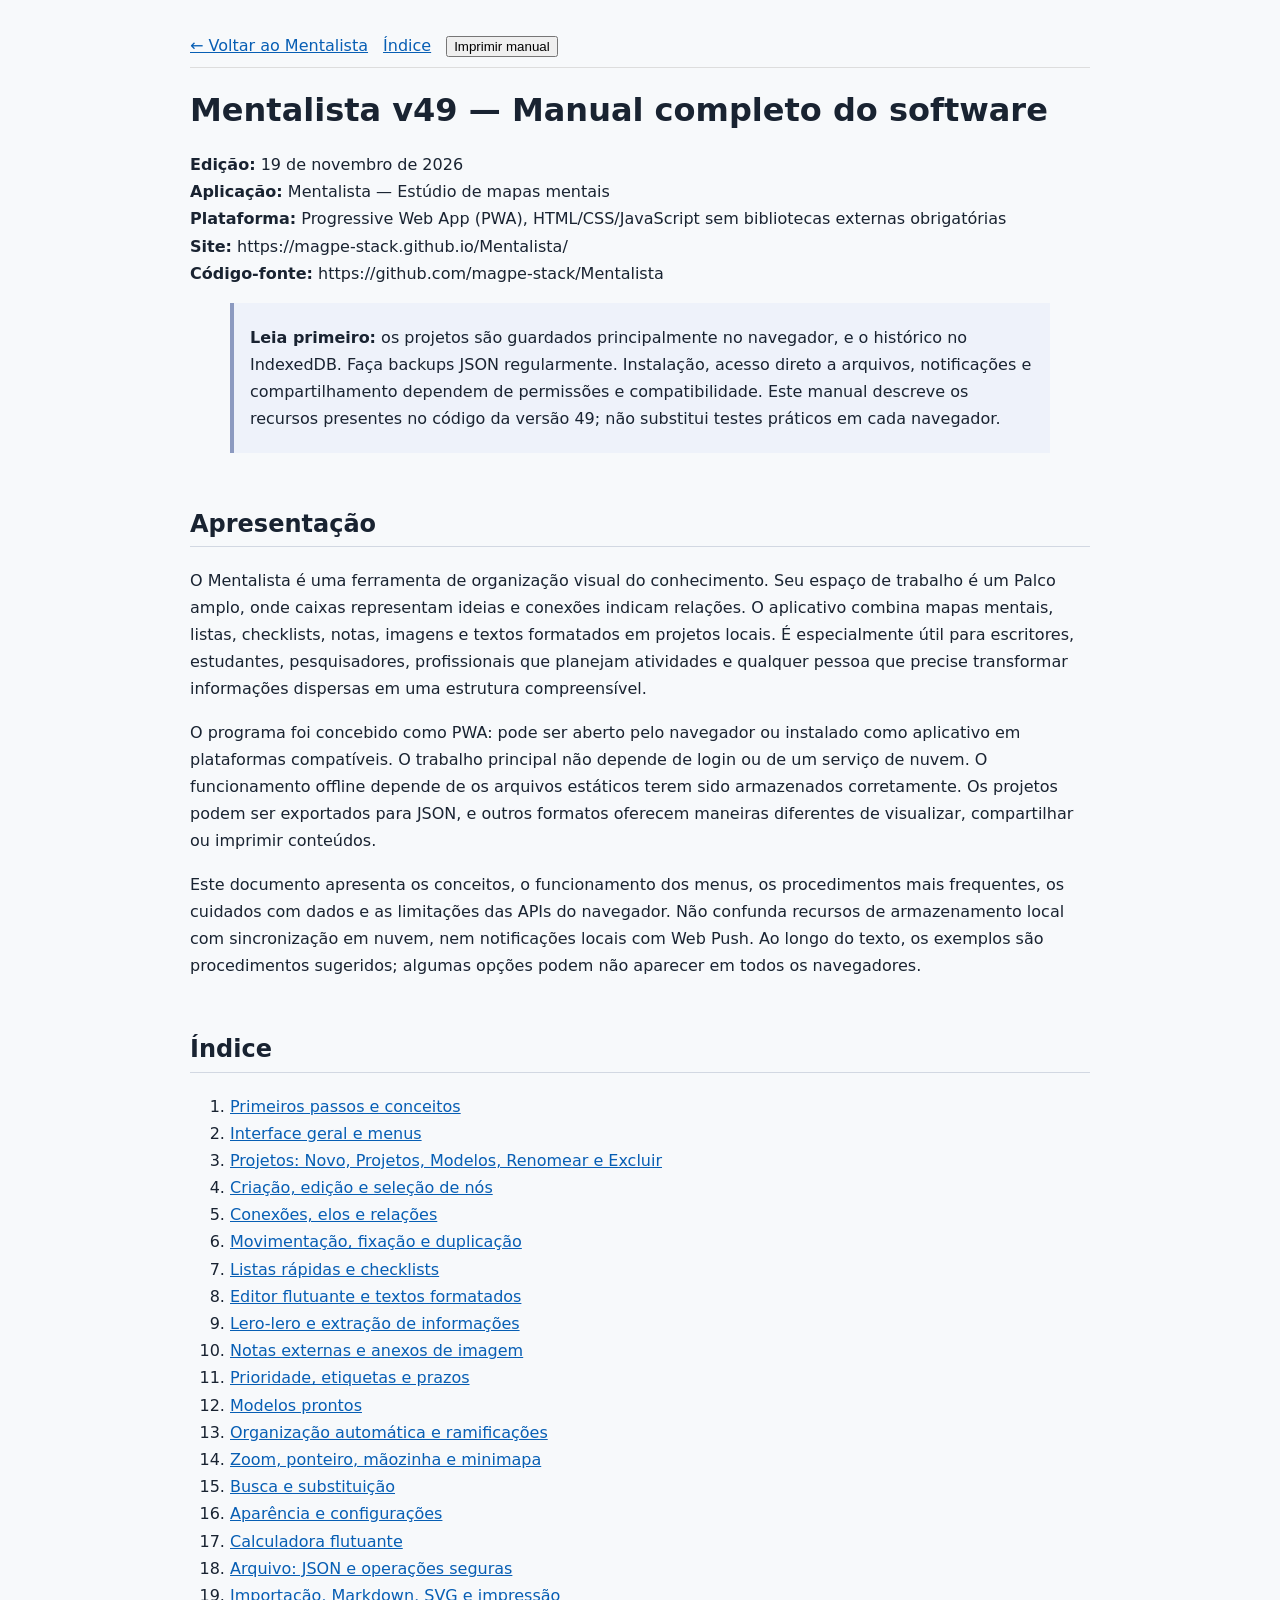
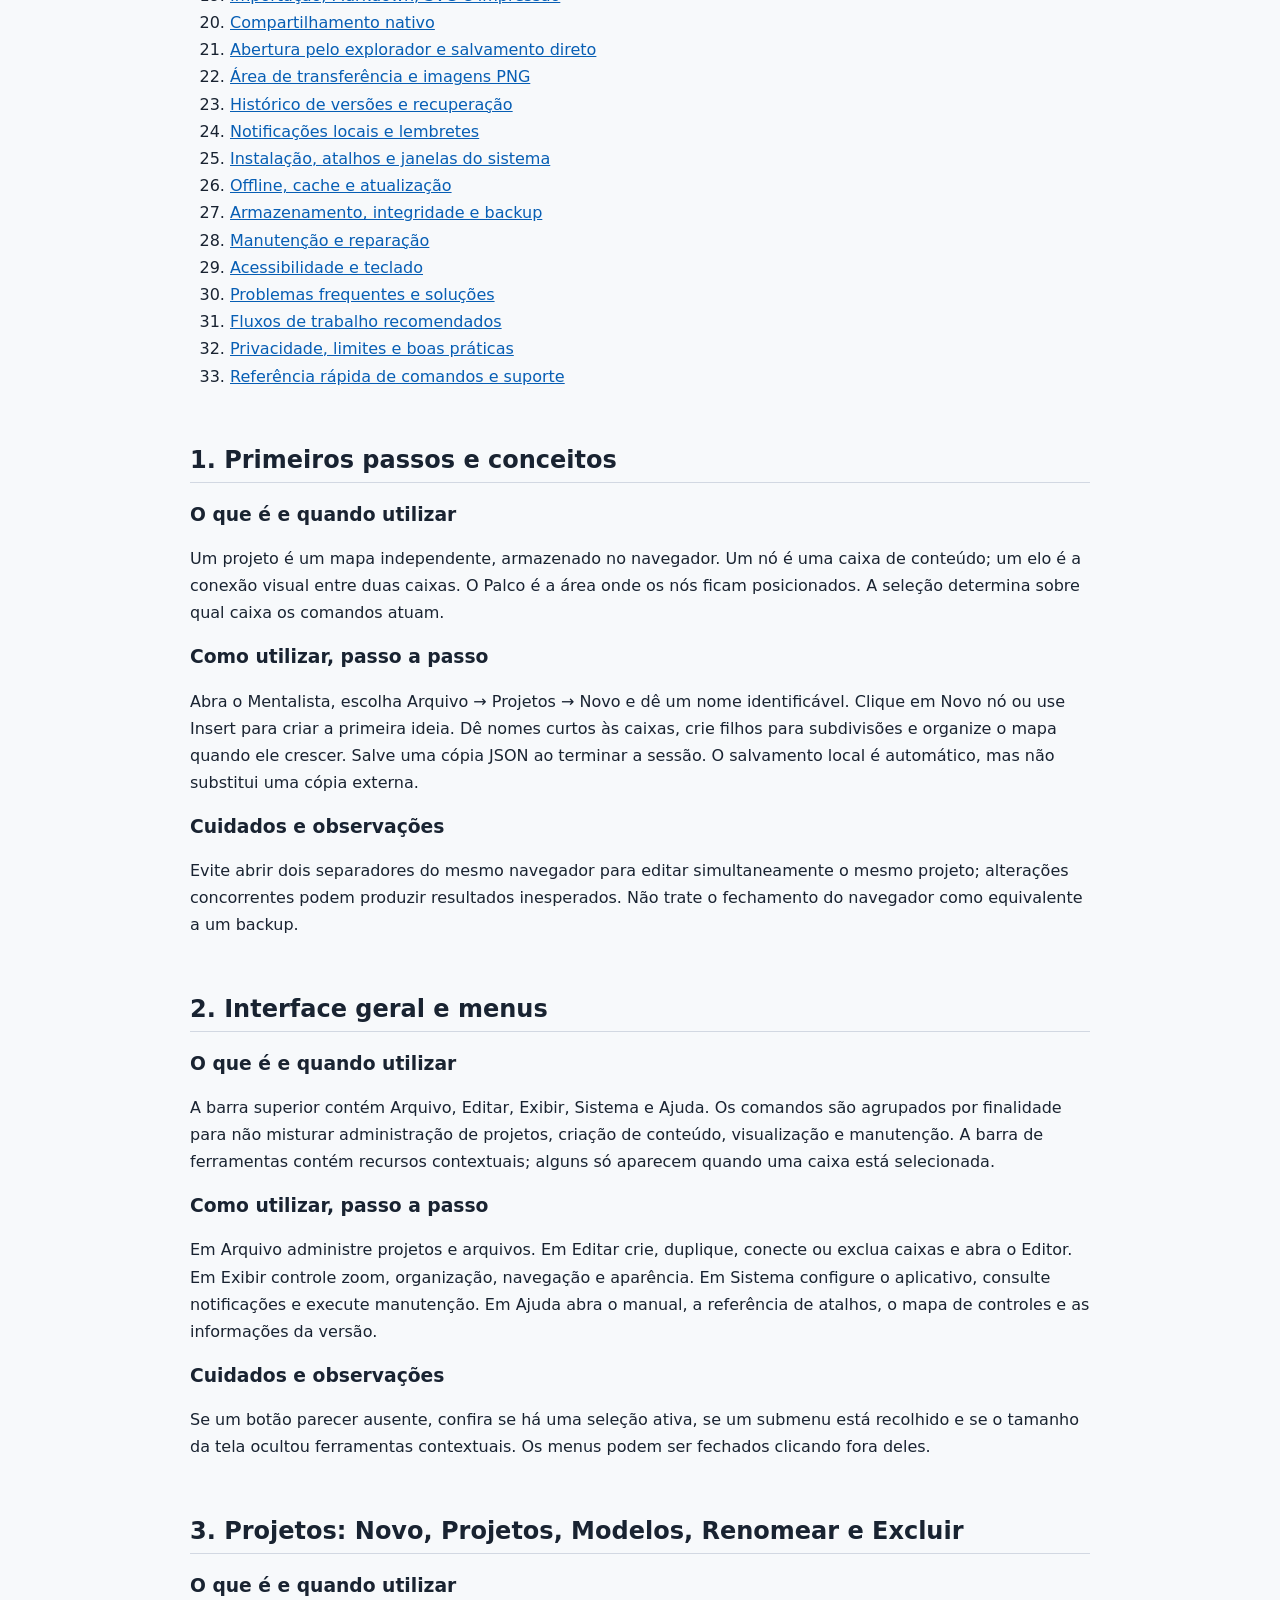
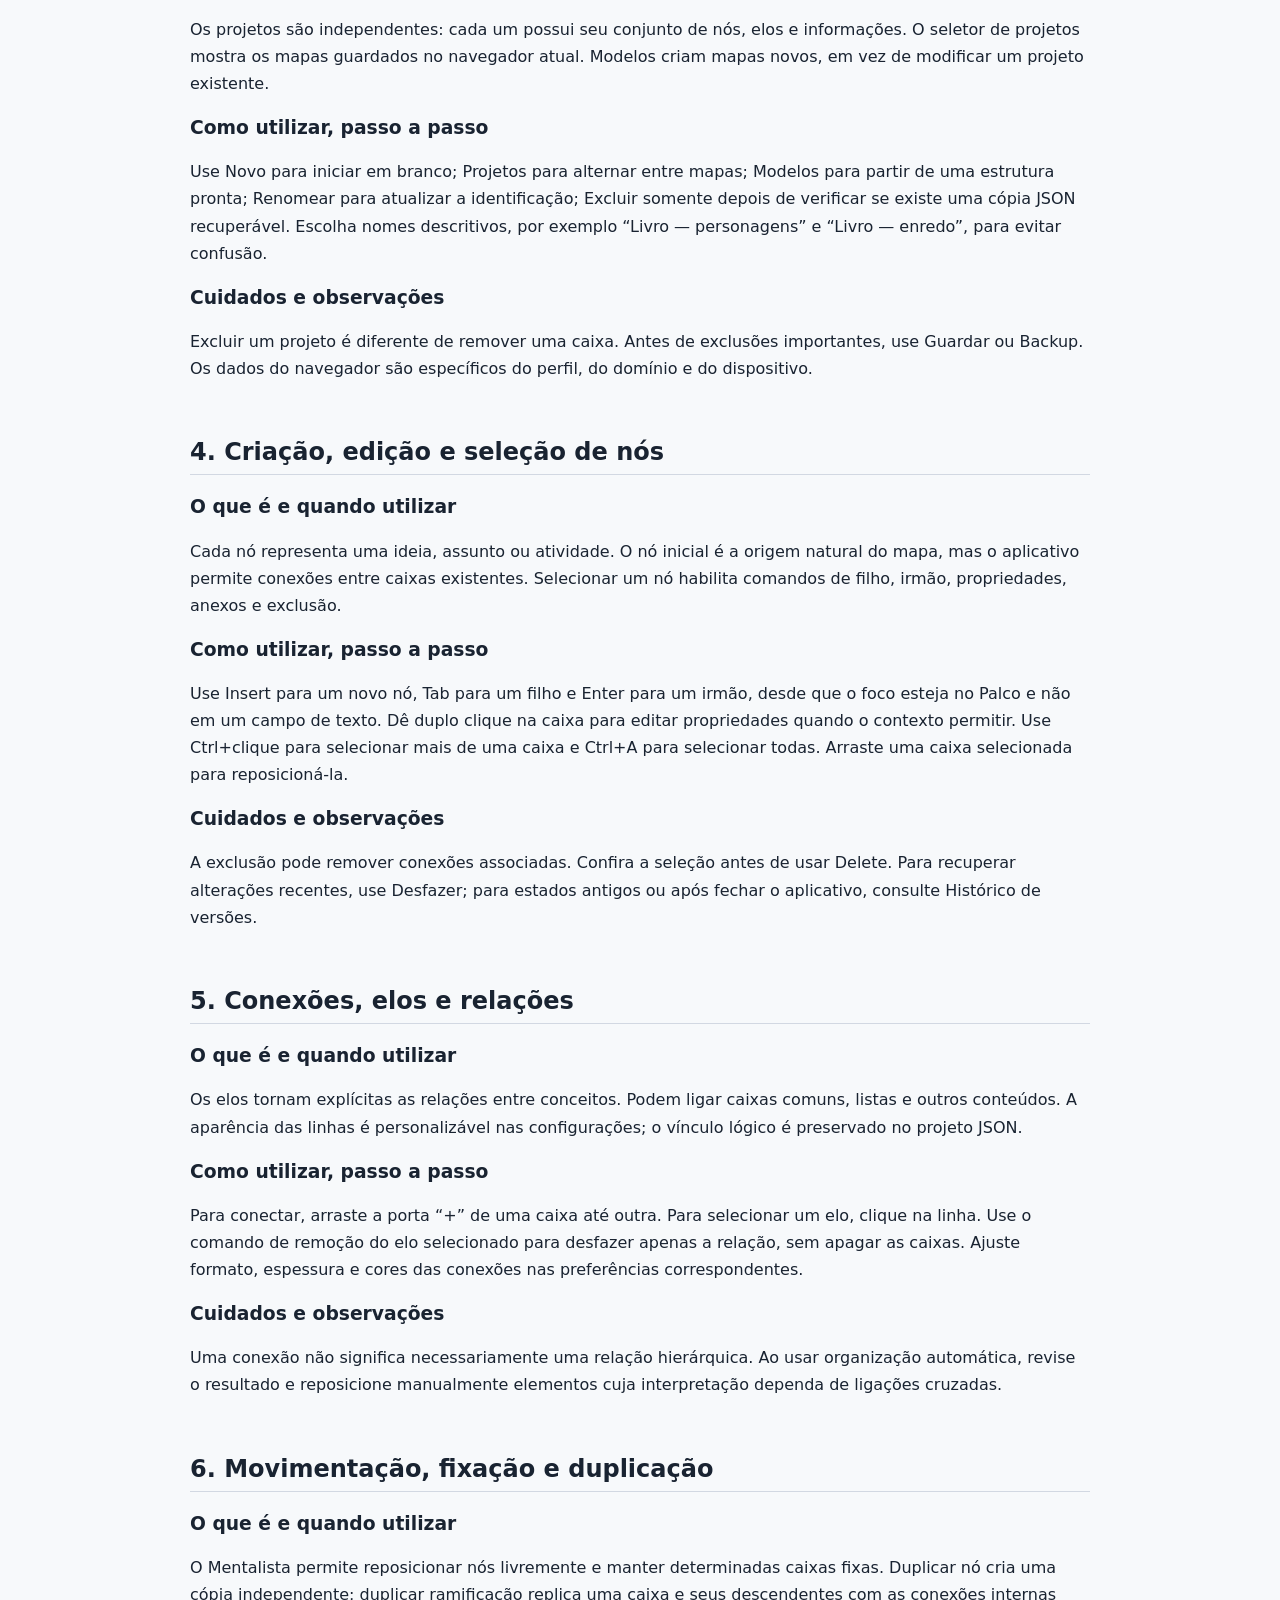
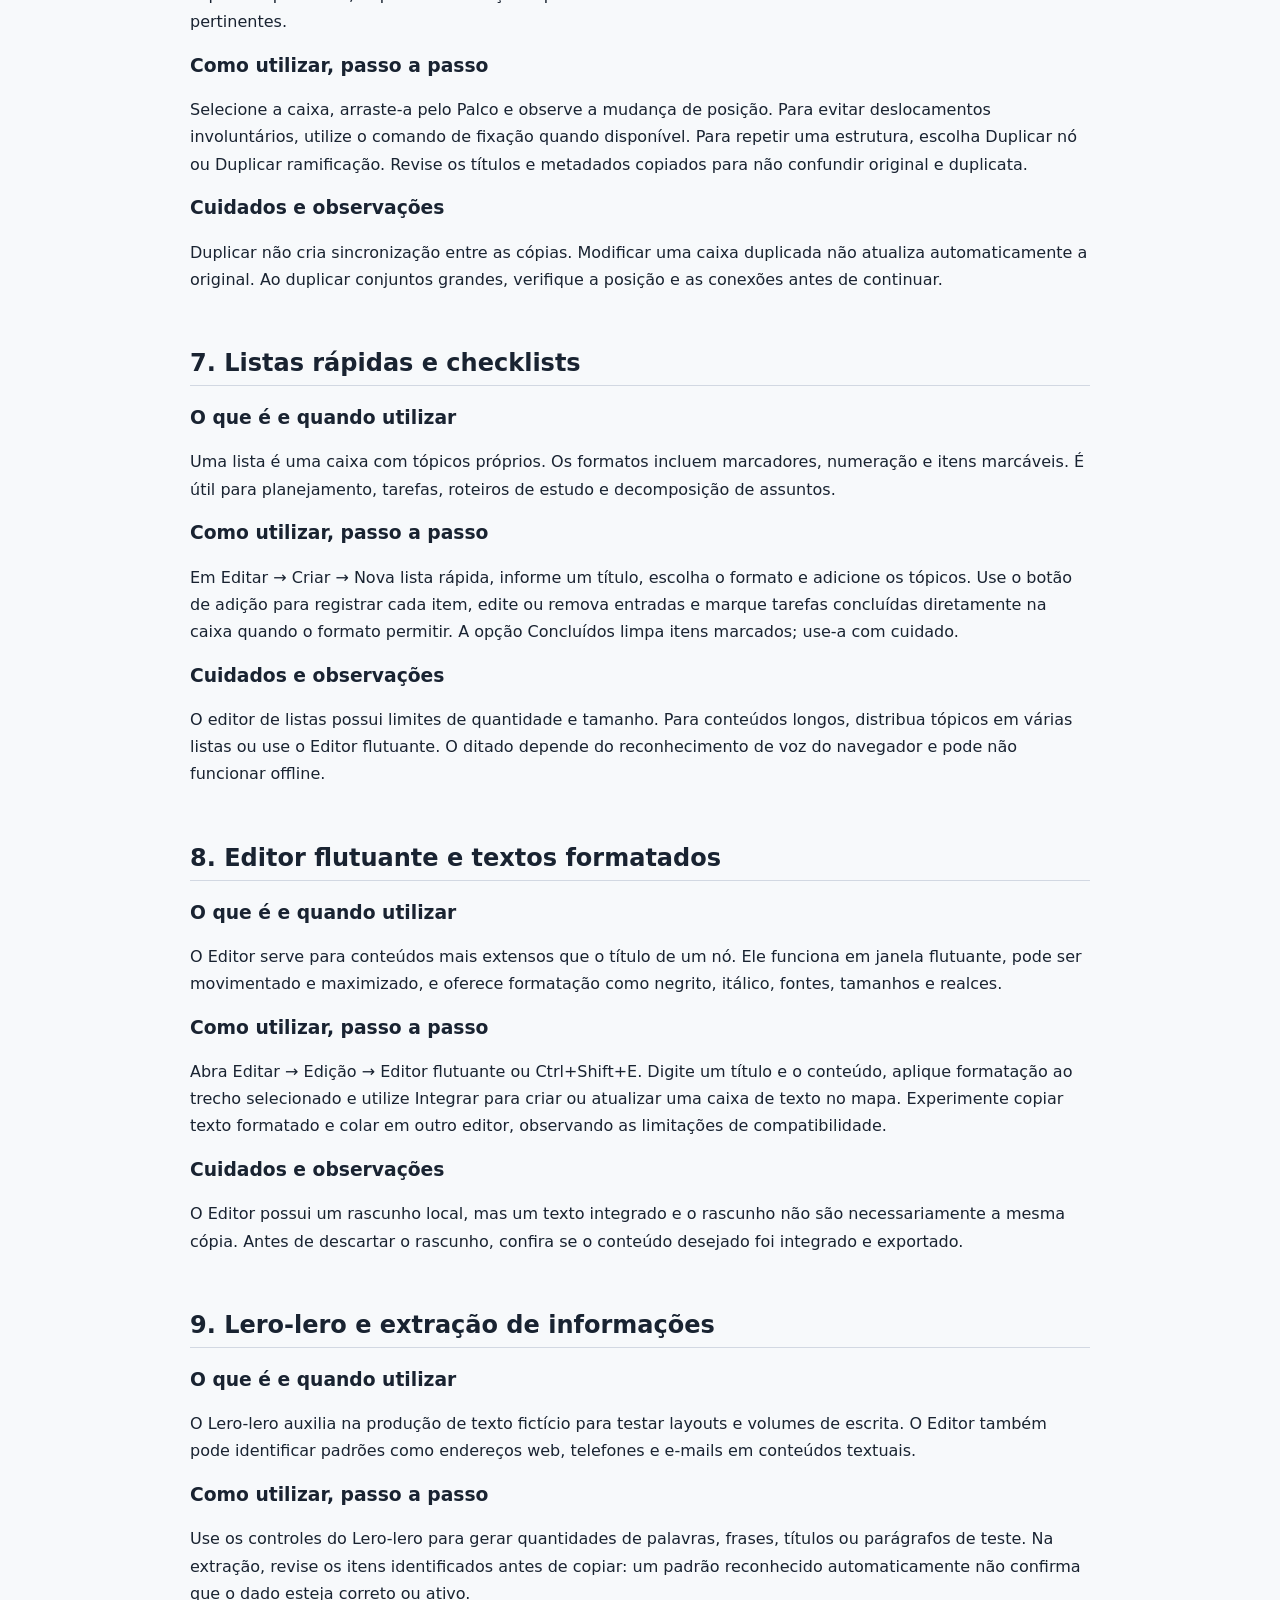
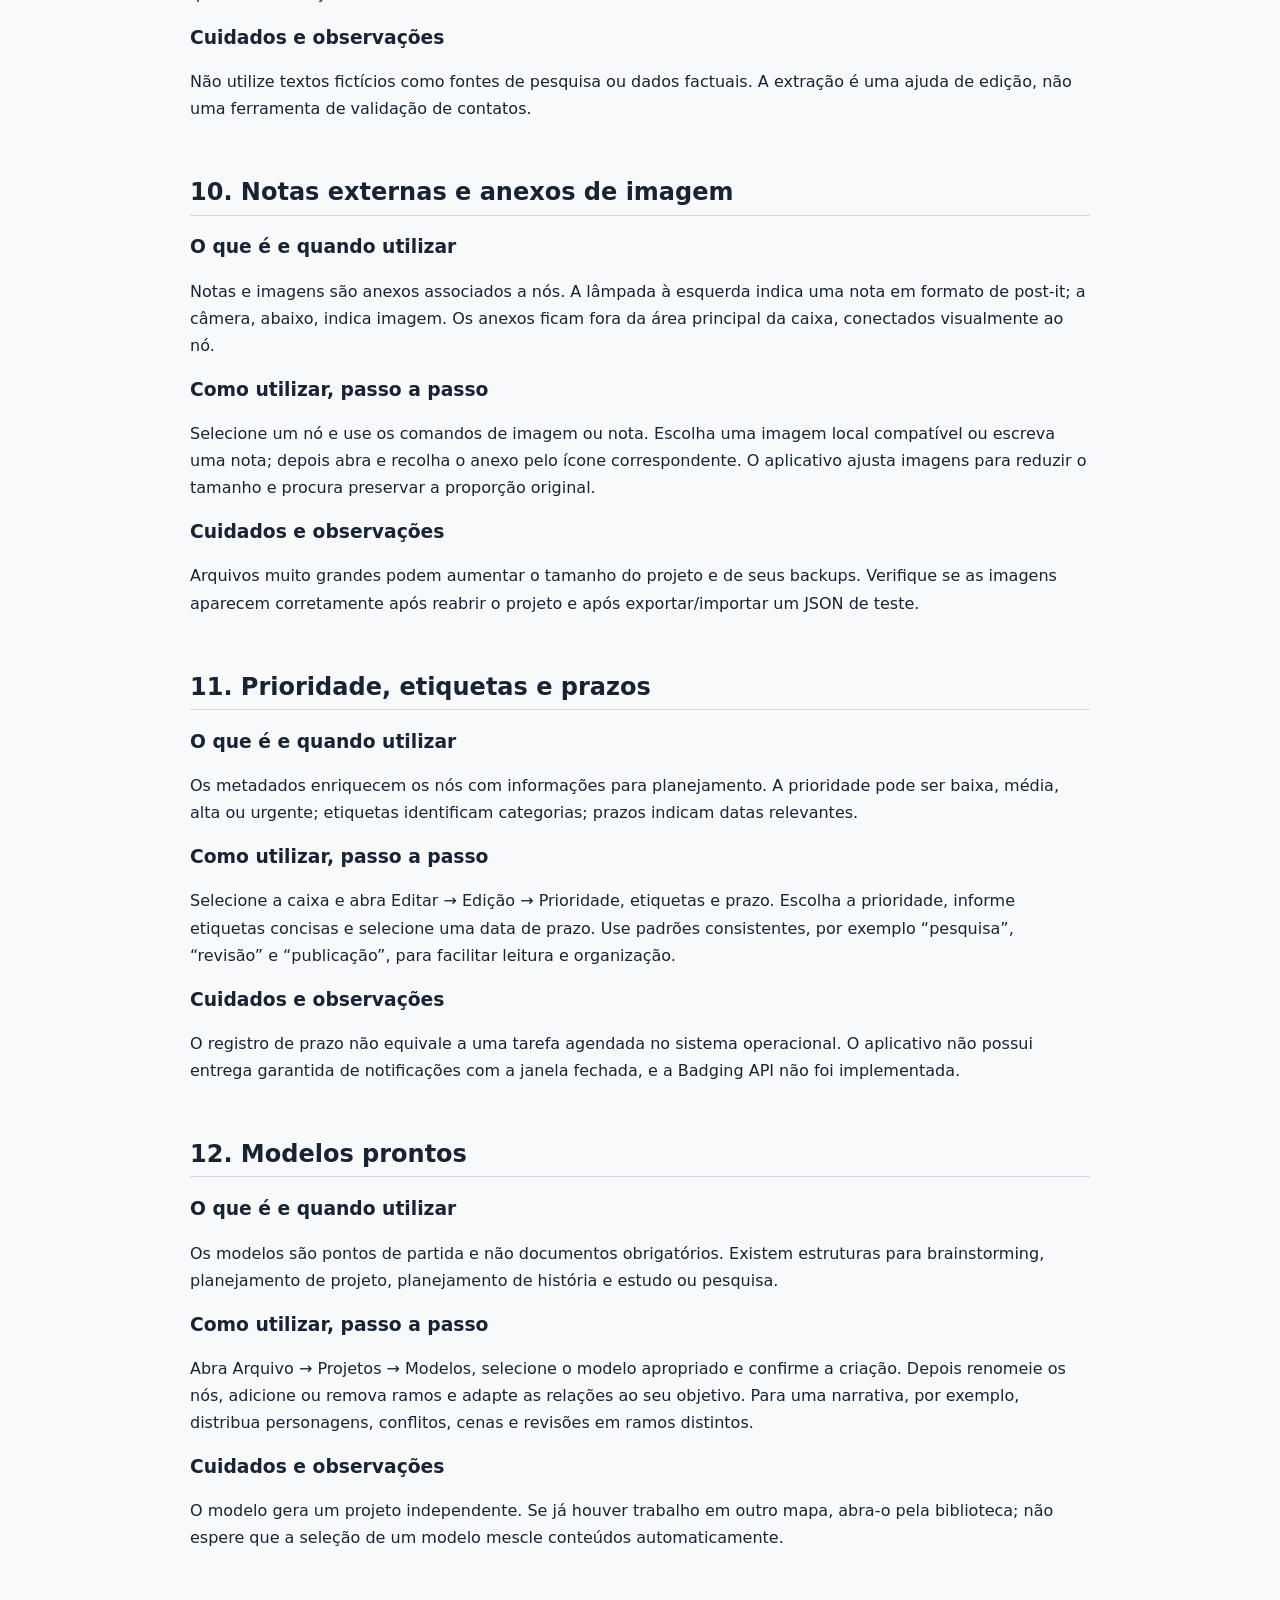
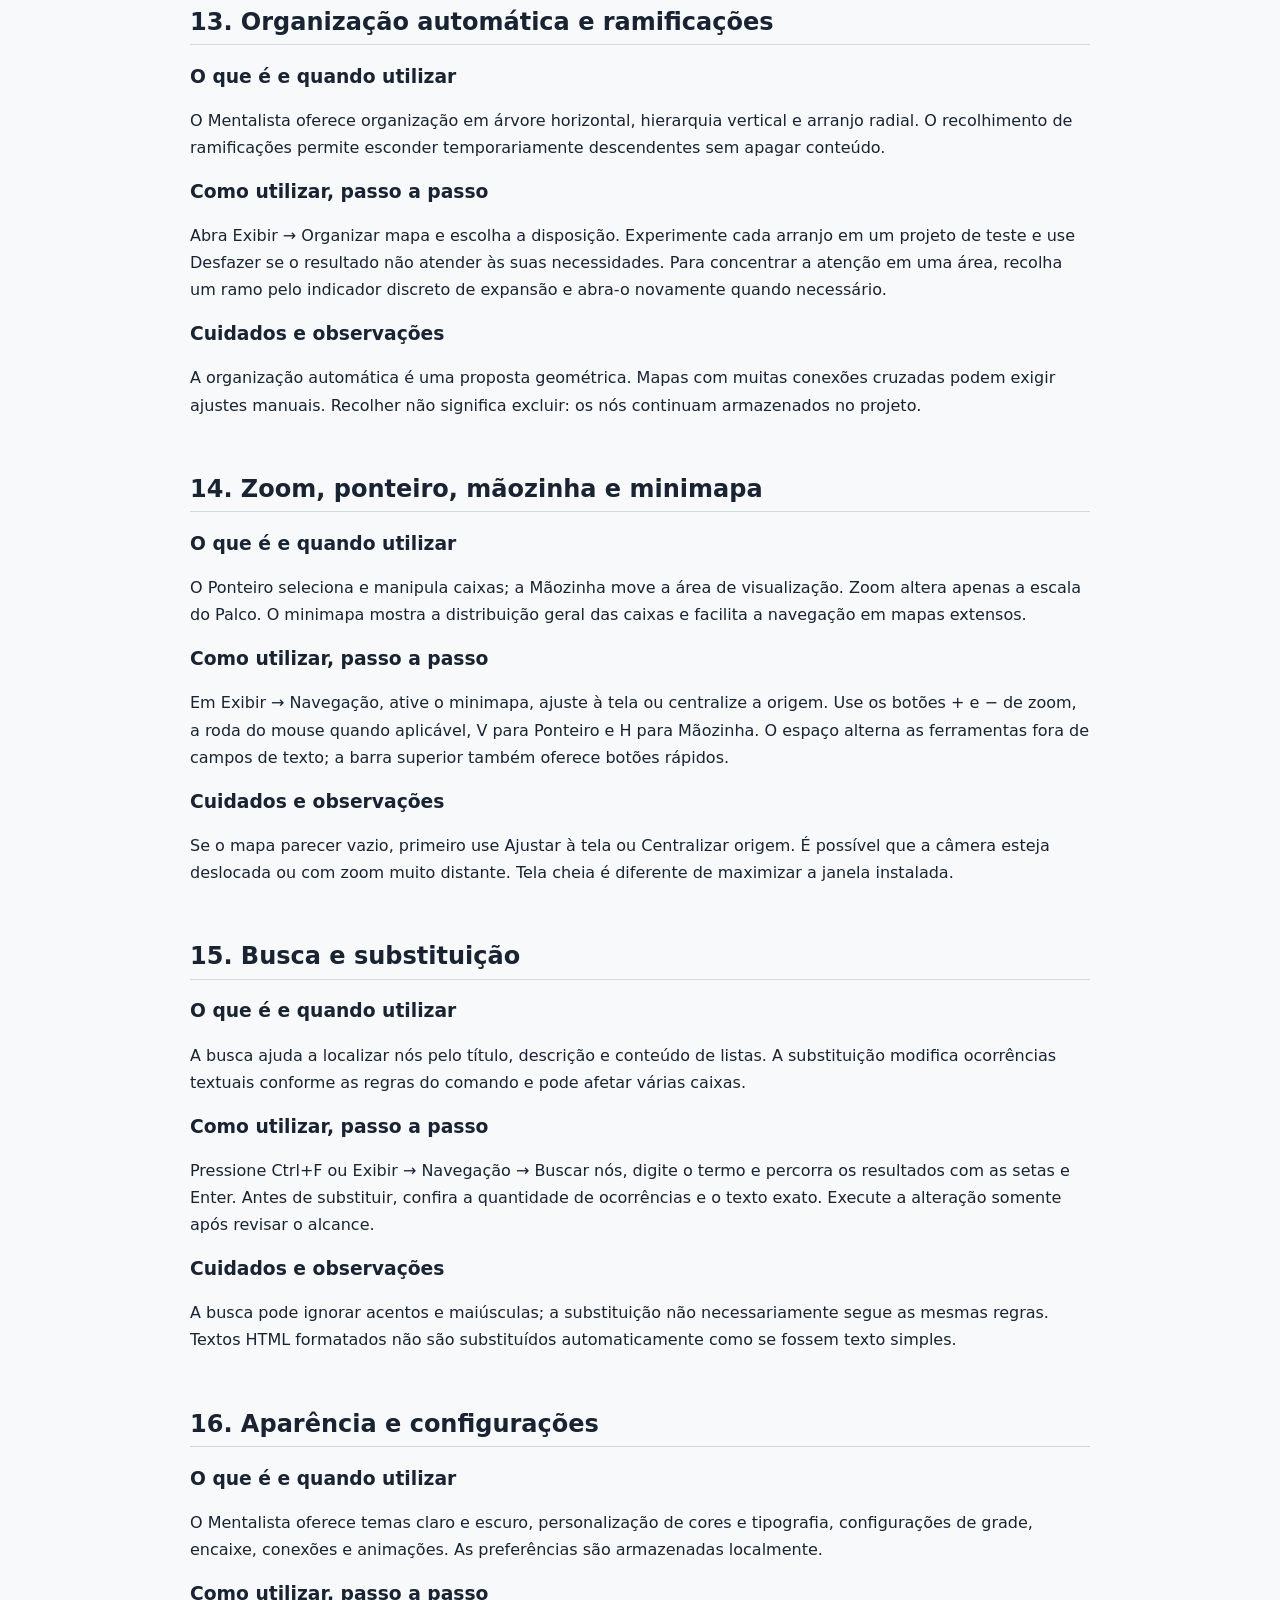
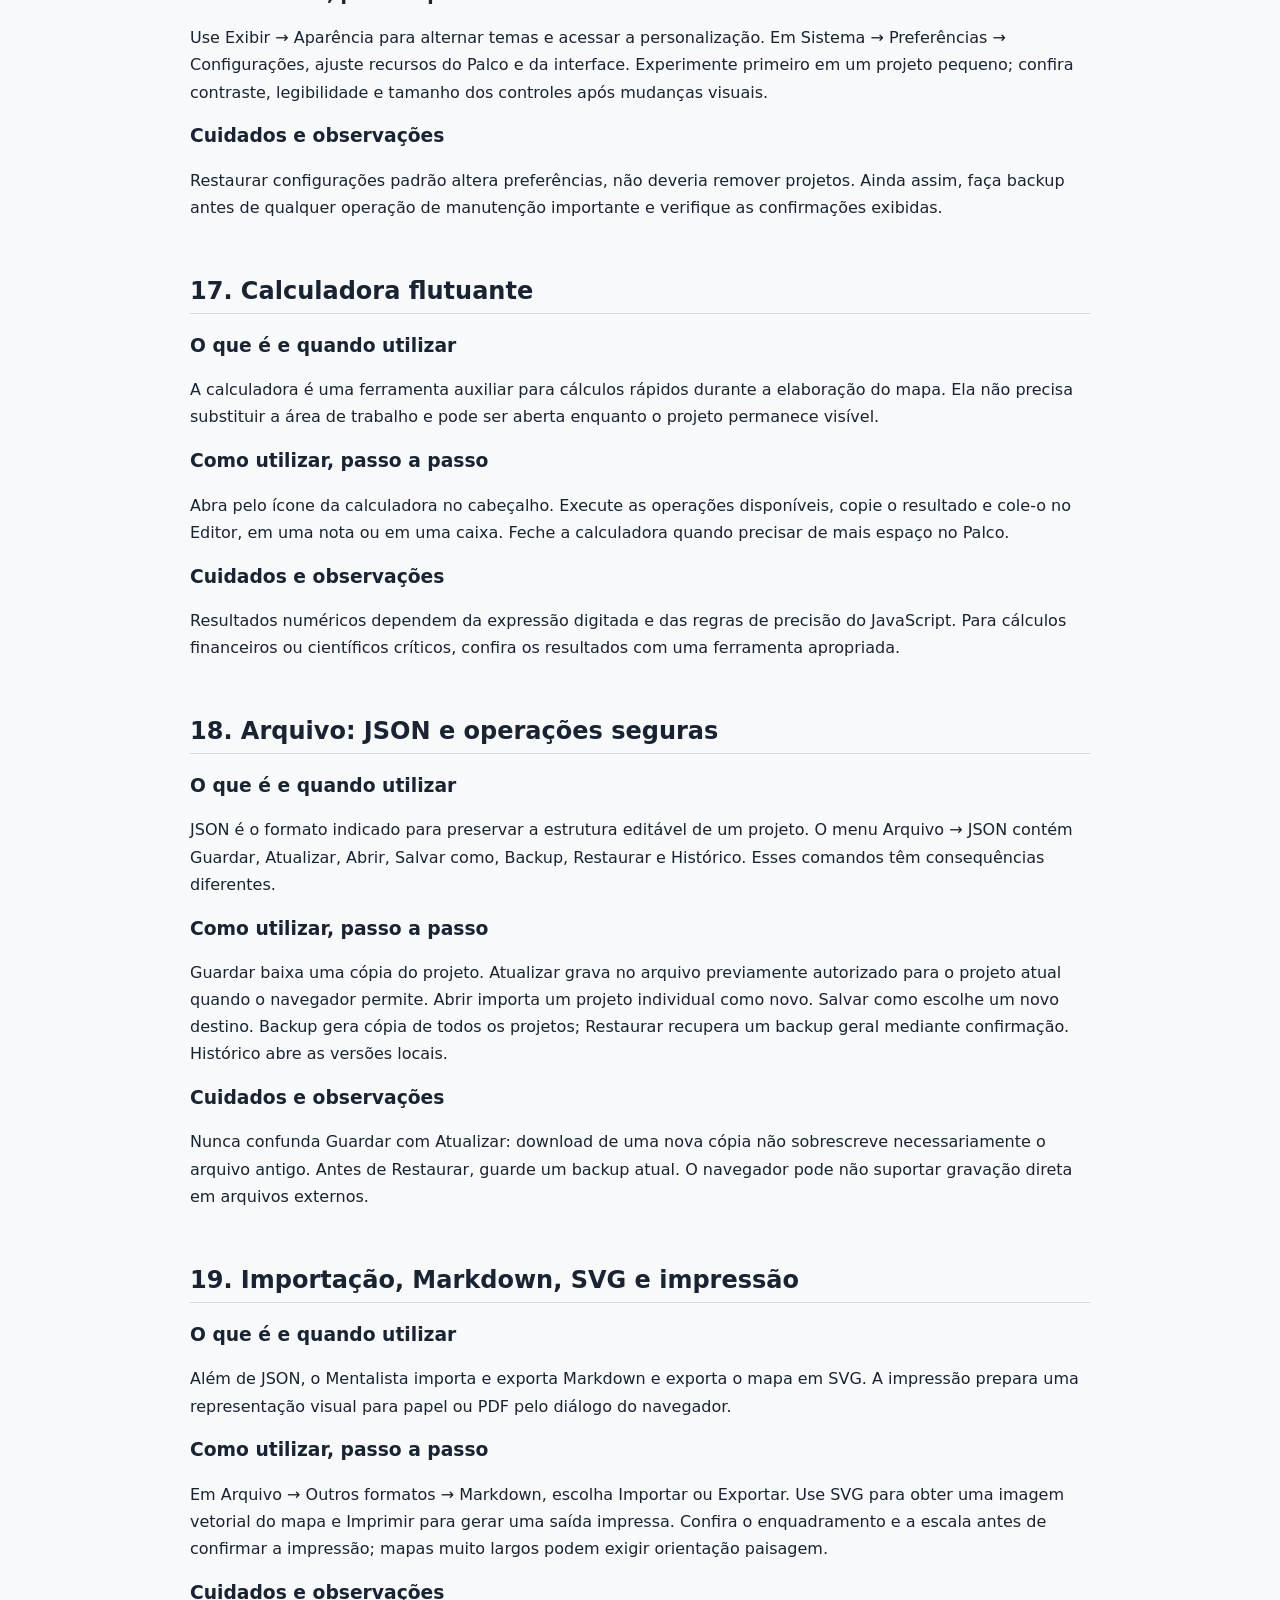
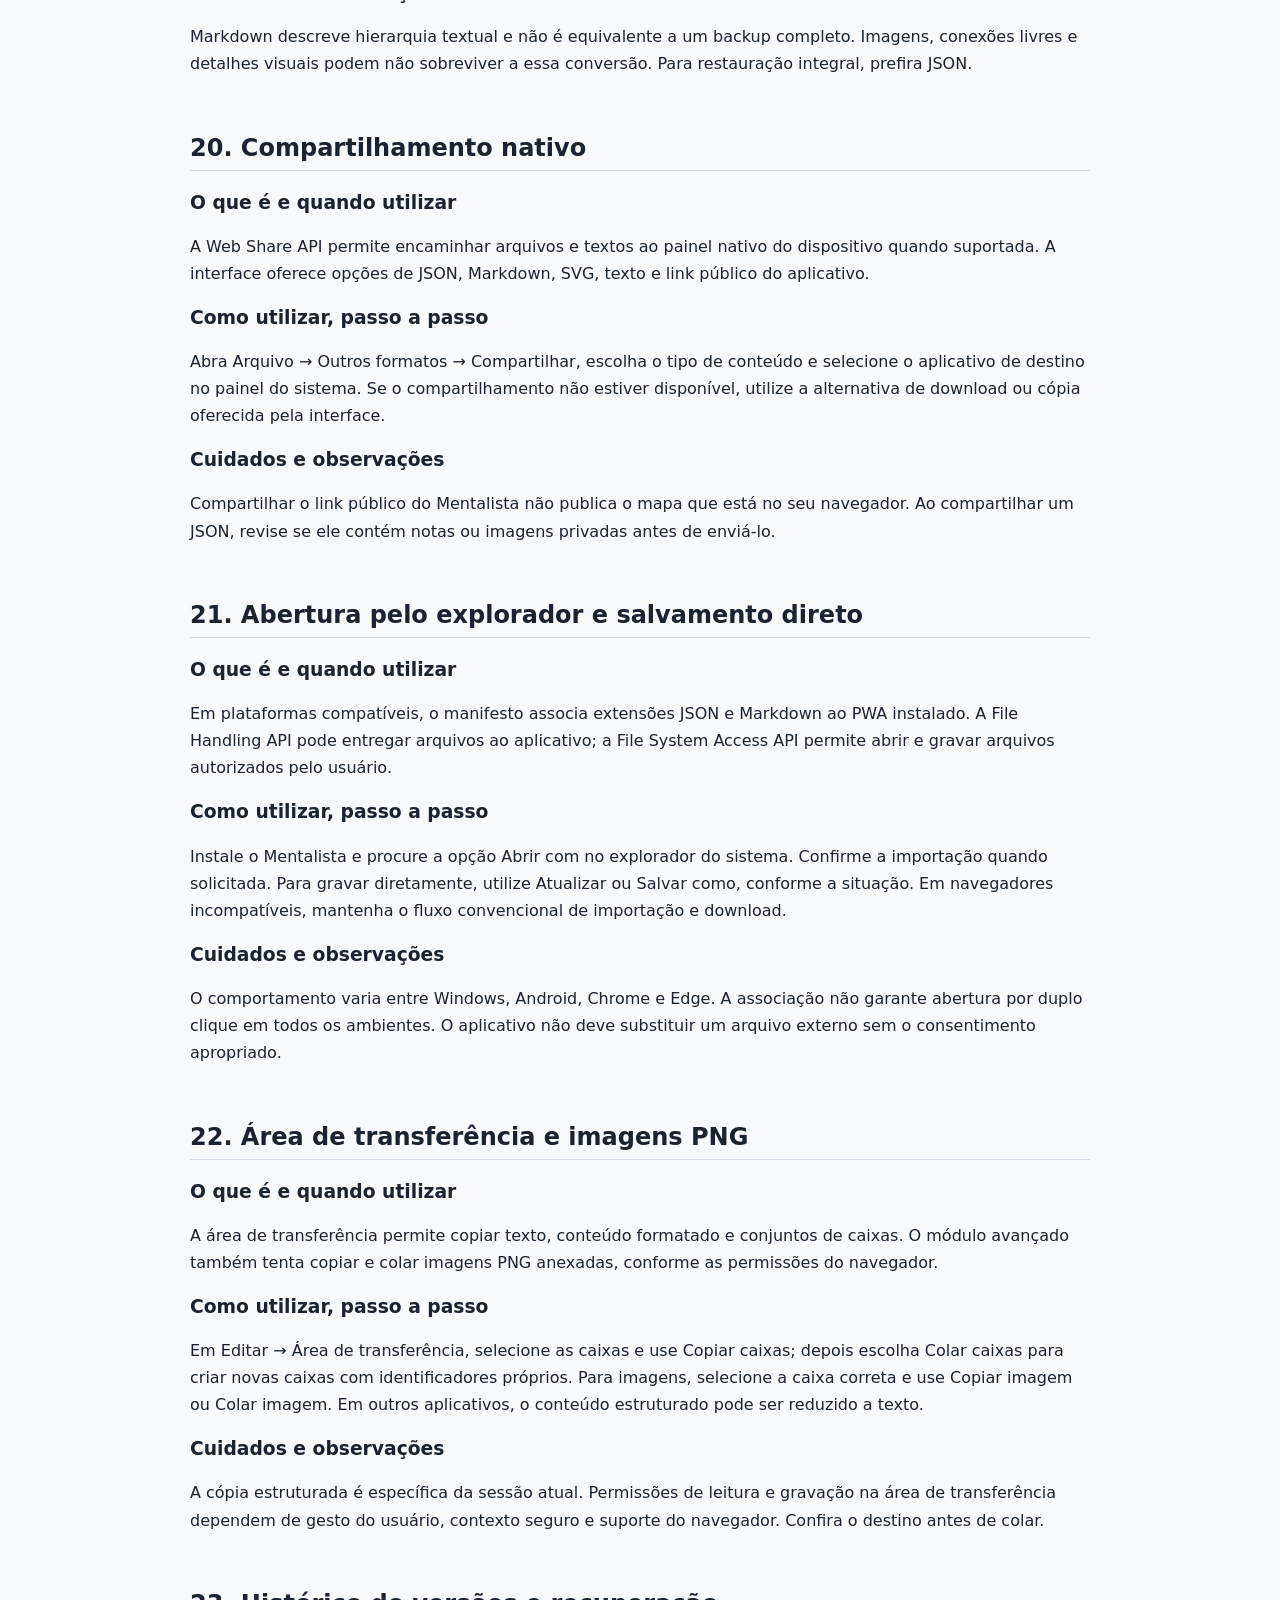
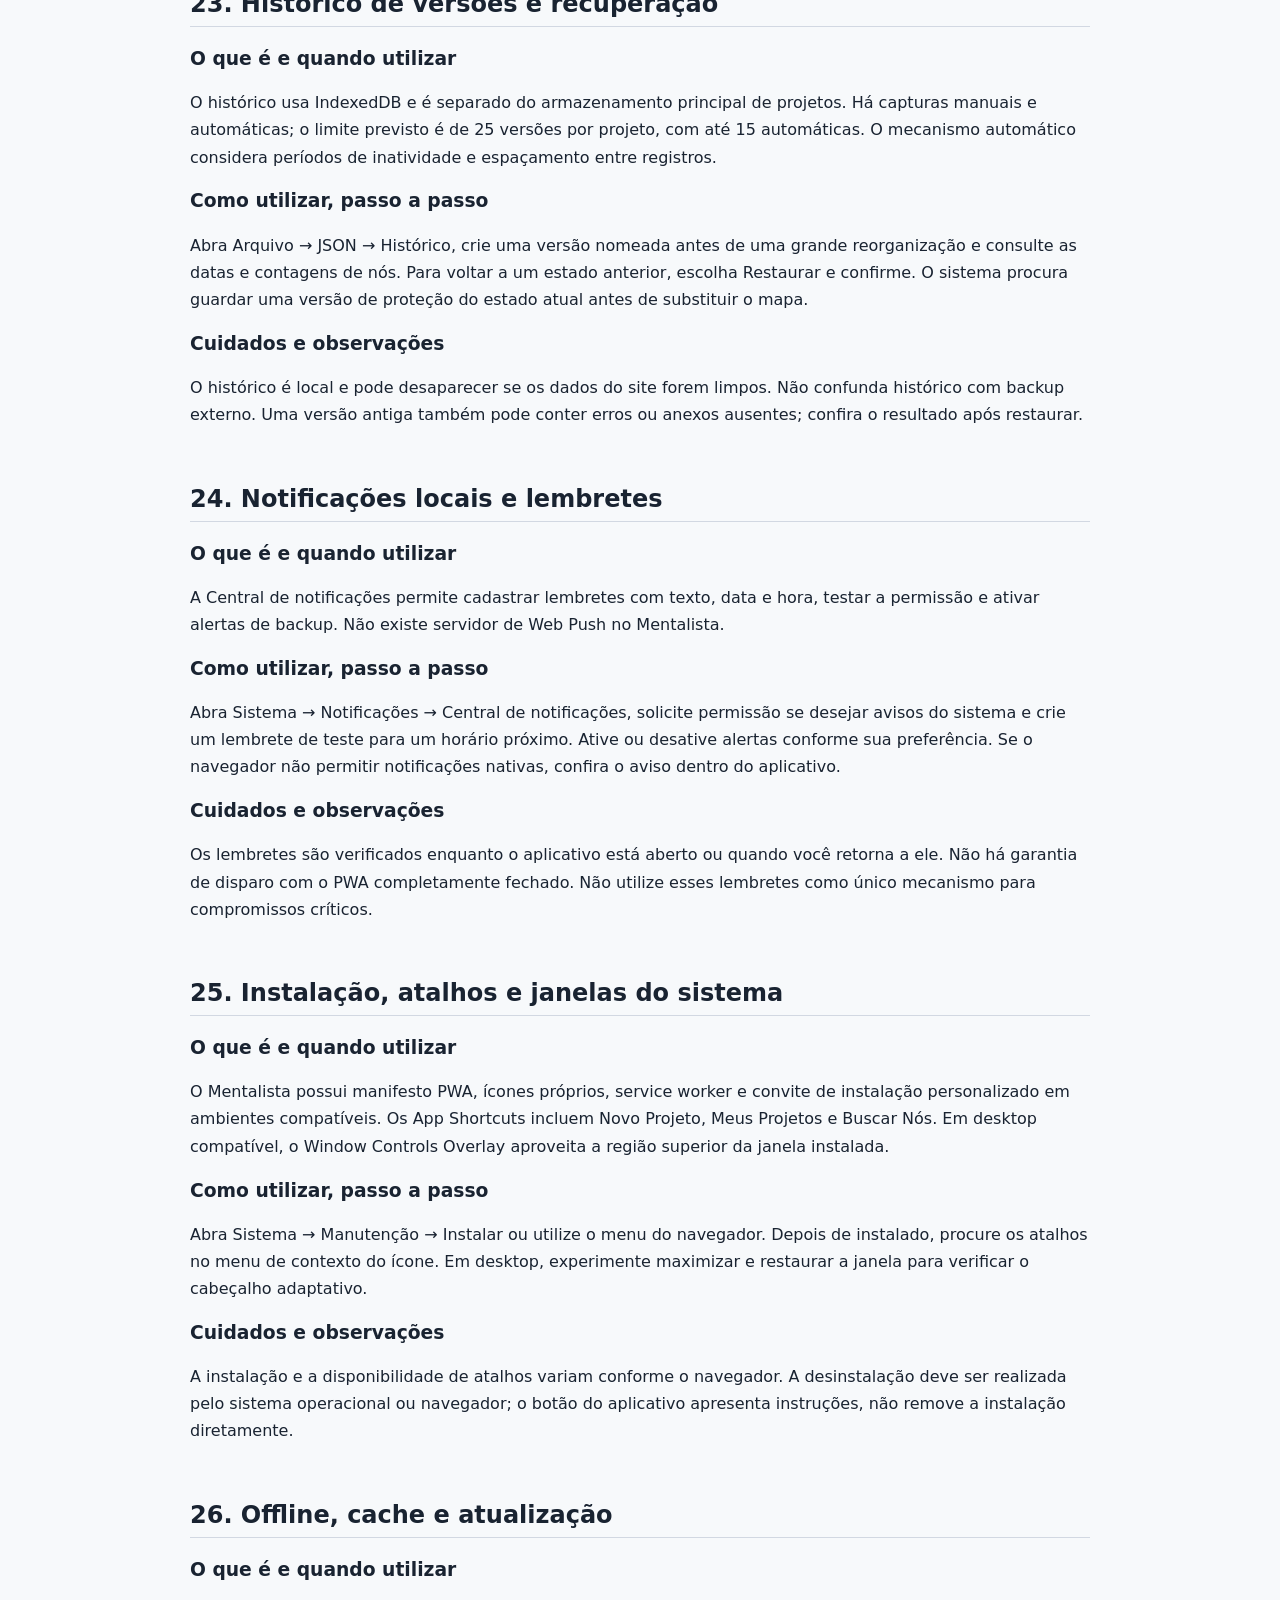
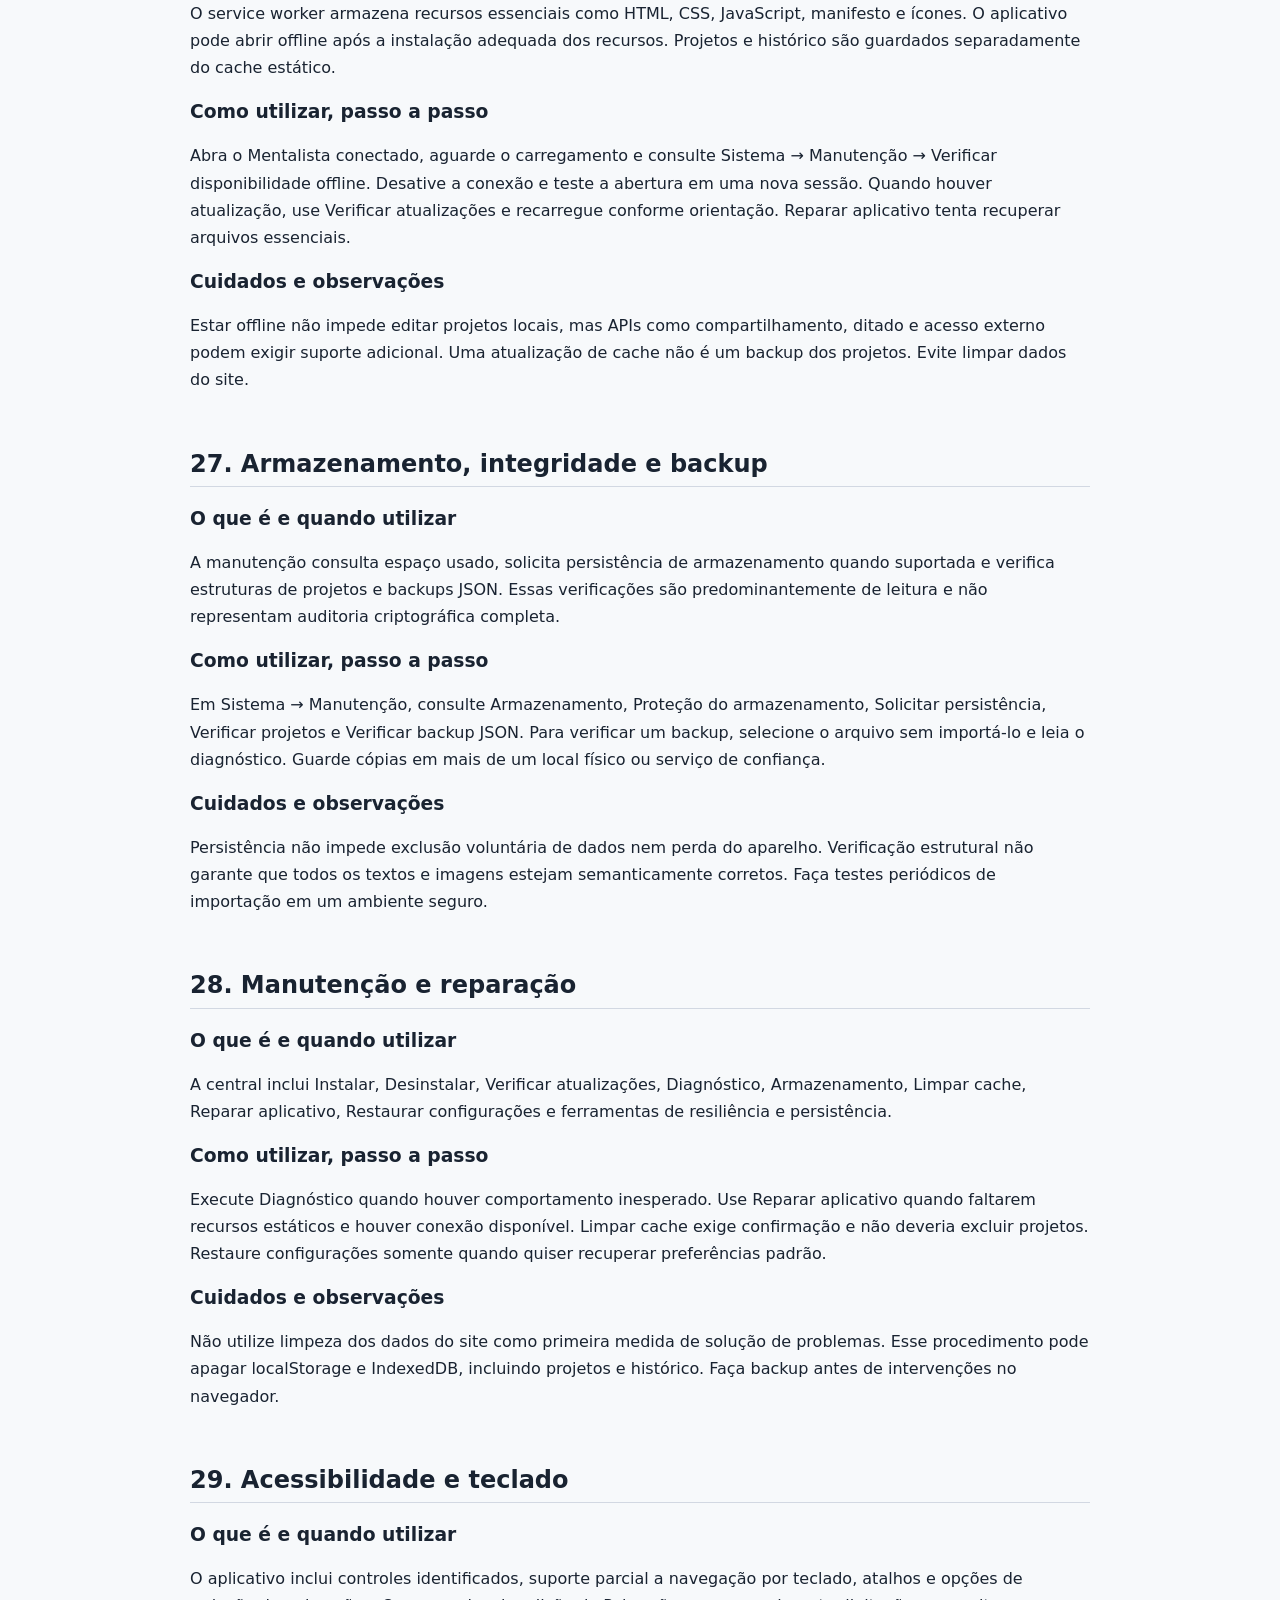
==== MANUAL.html @ a0151cd2 "Add files via upload" ====
<!doctype html><html lang="pt-BR"><head><meta charset="utf-8"><meta name="viewport" content="width=device-width,initial-scale=1"><meta name="theme-color" content="#151a27"><title>Manual do Mentalista v49</title><style>body{font:16px/1.7 system-ui,sans-serif;max-width:900px;margin:0 auto;padding:24px;color:#192331;background:#f7f9fb}h1,h2,h3{line-height:1.25}h2{margin-top:2.3em;border-bottom:1px solid #d2d8e2;padding-bottom:.3em}a{color:#075eb4}table{border-collapse:collapse;display:block;overflow:auto}th,td{border:1px solid #d2d8e2;padding:.5em;text-align:left}blockquote{border-left:4px solid #8c9ac0;padding:.3em 1em;background:#eef2fa}header{position:sticky;top:0;background:#f7f9fb;padding:8px 0;border-bottom:1px solid #ddd}header a{margin-right:15px}main{overflow-wrap:anywhere}pre{white-space:pre-wrap}@media(prefers-color-scheme:dark){body{background:#121822;color:#e9eef5}header{background:#121822}a{color:#8cbcff}blockquote{background:#253147}}@media print{header{display:none}body{max-width:none;background:#fff;color:#000}}</style></head><body><header><a href="index.html">← Voltar ao Mentalista</a><a href="#indice">Índice</a><button onclick="print()">Imprimir manual</button></header><main id="manual"><h1>Mentalista v49 — Manual completo do software</h1>
<p><strong>Edição:</strong> 19 de novembro de 2026<br />
<strong>Aplicação:</strong> Mentalista — Estúdio de mapas mentais<br />
<strong>Plataforma:</strong> Progressive Web App (PWA), HTML/CSS/JavaScript sem bibliotecas externas obrigatórias<br />
<strong>Site:</strong> https://magpe-stack.github.io/Mentalista/<br />
<strong>Código-fonte:</strong> https://github.com/magpe-stack/Mentalista</p>
<blockquote>
<p><strong>Leia primeiro:</strong> os projetos são guardados principalmente no navegador, e o histórico no IndexedDB. Faça backups JSON regularmente. Instalação, acesso direto a arquivos, notificações e compartilhamento dependem de permissões e compatibilidade. Este manual descreve os recursos presentes no código da versão 49; não substitui testes práticos em cada navegador.</p>
</blockquote>
<h2>Apresentação</h2>
<p>O Mentalista é uma ferramenta de organização visual do conhecimento. Seu espaço de trabalho é um Palco amplo, onde caixas representam ideias e conexões indicam relações. O aplicativo combina mapas mentais, listas, checklists, notas, imagens e textos formatados em projetos locais. É especialmente útil para escritores, estudantes, pesquisadores, profissionais que planejam atividades e qualquer pessoa que precise transformar informações dispersas em uma estrutura compreensível.</p>
<p>O programa foi concebido como PWA: pode ser aberto pelo navegador ou instalado como aplicativo em plataformas compatíveis. O trabalho principal não depende de login ou de um serviço de nuvem. O funcionamento offline depende de os arquivos estáticos terem sido armazenados corretamente. Os projetos podem ser exportados para JSON, e outros formatos oferecem maneiras diferentes de visualizar, compartilhar ou imprimir conteúdos.</p>
<p>Este documento apresenta os conceitos, o funcionamento dos menus, os procedimentos mais frequentes, os cuidados com dados e as limitações das APIs do navegador. Não confunda recursos de armazenamento local com sincronização em nuvem, nem notificações locais com Web Push. Ao longo do texto, os exemplos são procedimentos sugeridos; algumas opções podem não aparecer em todos os navegadores.</p>
<h2 id="indice">Índice</h2>
<ol>
<li><a href="#primeiros-passos-e-conceitos">Primeiros passos e conceitos</a></li>
<li><a href="#interface-geral-e-menus">Interface geral e menus</a></li>
<li><a href="#projetos-novo-projetos-modelos-renomear-e-excluir">Projetos: Novo, Projetos, Modelos, Renomear e Excluir</a></li>
<li><a href="#criacao-edicao-e-selecao-de-nos">Criação, edição e seleção de nós</a></li>
<li><a href="#conexoes-elos-e-relacoes">Conexões, elos e relações</a></li>
<li><a href="#movimentacao-fixacao-e-duplicacao">Movimentação, fixação e duplicação</a></li>
<li><a href="#listas-rapidas-e-checklists">Listas rápidas e checklists</a></li>
<li><a href="#editor-flutuante-e-textos-formatados">Editor flutuante e textos formatados</a></li>
<li><a href="#lero-lero-e-extracao-de-informacoes">Lero-lero e extração de informações</a></li>
<li><a href="#notas-externas-e-anexos-de-imagem">Notas externas e anexos de imagem</a></li>
<li><a href="#prioridade-etiquetas-e-prazos">Prioridade, etiquetas e prazos</a></li>
<li><a href="#modelos-prontos">Modelos prontos</a></li>
<li><a href="#organizacao-automatica-e-ramificacoes">Organização automática e ramificações</a></li>
<li><a href="#zoom-ponteiro-maozinha-e-minimapa">Zoom, ponteiro, mãozinha e minimapa</a></li>
<li><a href="#busca-e-substituicao">Busca e substituição</a></li>
<li><a href="#aparencia-e-configuracoes">Aparência e configurações</a></li>
<li><a href="#calculadora-flutuante">Calculadora flutuante</a></li>
<li><a href="#arquivo-json-e-operacoes-seguras">Arquivo: JSON e operações seguras</a></li>
<li><a href="#importacao-markdown-svg-e-impressao">Importação, Markdown, SVG e impressão</a></li>
<li><a href="#compartilhamento-nativo">Compartilhamento nativo</a></li>
<li><a href="#abertura-pelo-explorador-e-salvamento-direto">Abertura pelo explorador e salvamento direto</a></li>
<li><a href="#area-de-transferencia-e-imagens-png">Área de transferência e imagens PNG</a></li>
<li><a href="#historico-de-versoes-e-recuperacao">Histórico de versões e recuperação</a></li>
<li><a href="#notificacoes-locais-e-lembretes">Notificações locais e lembretes</a></li>
<li><a href="#instalacao-atalhos-e-janelas-do-sistema">Instalação, atalhos e janelas do sistema</a></li>
<li><a href="#offline-cache-e-atualizacao">Offline, cache e atualização</a></li>
<li><a href="#armazenamento-integridade-e-backup">Armazenamento, integridade e backup</a></li>
<li><a href="#manutencao-e-reparacao">Manutenção e reparação</a></li>
<li><a href="#acessibilidade-e-teclado">Acessibilidade e teclado</a></li>
<li><a href="#problemas-frequentes-e-solucoes">Problemas frequentes e soluções</a></li>
<li><a href="#fluxos-de-trabalho-recomendados">Fluxos de trabalho recomendados</a></li>
<li><a href="#privacidade-limites-e-boas-praticas">Privacidade, limites e boas práticas</a></li>
<li><a href="#referencia-rapida-de-comandos-e-suporte">Referência rápida de comandos e suporte</a></li>
</ol>
<h2>1. Primeiros passos e conceitos</h2>
<h3>O que é e quando utilizar</h3>
<p>Um projeto é um mapa independente, armazenado no navegador. Um nó é uma caixa de conteúdo; um elo é a conexão visual entre duas caixas. O Palco é a área onde os nós ficam posicionados. A seleção determina sobre qual caixa os comandos atuam.</p>
<h3>Como utilizar, passo a passo</h3>
<p>Abra o Mentalista, escolha Arquivo → Projetos → Novo e dê um nome identificável. Clique em Novo nó ou use Insert para criar a primeira ideia. Dê nomes curtos às caixas, crie filhos para subdivisões e organize o mapa quando ele crescer. Salve uma cópia JSON ao terminar a sessão. O salvamento local é automático, mas não substitui uma cópia externa.</p>
<h3>Cuidados e observações</h3>
<p>Evite abrir dois separadores do mesmo navegador para editar simultaneamente o mesmo projeto; alterações concorrentes podem produzir resultados inesperados. Não trate o fechamento do navegador como equivalente a um backup.</p>
<h2>2. Interface geral e menus</h2>
<h3>O que é e quando utilizar</h3>
<p>A barra superior contém Arquivo, Editar, Exibir, Sistema e Ajuda. Os comandos são agrupados por finalidade para não misturar administração de projetos, criação de conteúdo, visualização e manutenção. A barra de ferramentas contém recursos contextuais; alguns só aparecem quando uma caixa está selecionada.</p>
<h3>Como utilizar, passo a passo</h3>
<p>Em Arquivo administre projetos e arquivos. Em Editar crie, duplique, conecte ou exclua caixas e abra o Editor. Em Exibir controle zoom, organização, navegação e aparência. Em Sistema configure o aplicativo, consulte notificações e execute manutenção. Em Ajuda abra o manual, a referência de atalhos, o mapa de controles e as informações da versão.</p>
<h3>Cuidados e observações</h3>
<p>Se um botão parecer ausente, confira se há uma seleção ativa, se um submenu está recolhido e se o tamanho da tela ocultou ferramentas contextuais. Os menus podem ser fechados clicando fora deles.</p>
<h2>3. Projetos: Novo, Projetos, Modelos, Renomear e Excluir</h2>
<h3>O que é e quando utilizar</h3>
<p>Os projetos são independentes: cada um possui seu conjunto de nós, elos e informações. O seletor de projetos mostra os mapas guardados no navegador atual. Modelos criam mapas novos, em vez de modificar um projeto existente.</p>
<h3>Como utilizar, passo a passo</h3>
<p>Use Novo para iniciar em branco; Projetos para alternar entre mapas; Modelos para partir de uma estrutura pronta; Renomear para atualizar a identificação; Excluir somente depois de verificar se existe uma cópia JSON recuperável. Escolha nomes descritivos, por exemplo “Livro — personagens” e “Livro — enredo”, para evitar confusão.</p>
<h3>Cuidados e observações</h3>
<p>Excluir um projeto é diferente de remover uma caixa. Antes de exclusões importantes, use Guardar ou Backup. Os dados do navegador são específicos do perfil, do domínio e do dispositivo.</p>
<h2>4. Criação, edição e seleção de nós</h2>
<h3>O que é e quando utilizar</h3>
<p>Cada nó representa uma ideia, assunto ou atividade. O nó inicial é a origem natural do mapa, mas o aplicativo permite conexões entre caixas existentes. Selecionar um nó habilita comandos de filho, irmão, propriedades, anexos e exclusão.</p>
<h3>Como utilizar, passo a passo</h3>
<p>Use Insert para um novo nó, Tab para um filho e Enter para um irmão, desde que o foco esteja no Palco e não em um campo de texto. Dê duplo clique na caixa para editar propriedades quando o contexto permitir. Use Ctrl+clique para selecionar mais de uma caixa e Ctrl+A para selecionar todas. Arraste uma caixa selecionada para reposicioná-la.</p>
<h3>Cuidados e observações</h3>
<p>A exclusão pode remover conexões associadas. Confira a seleção antes de usar Delete. Para recuperar alterações recentes, use Desfazer; para estados antigos ou após fechar o aplicativo, consulte Histórico de versões.</p>
<h2>5. Conexões, elos e relações</h2>
<h3>O que é e quando utilizar</h3>
<p>Os elos tornam explícitas as relações entre conceitos. Podem ligar caixas comuns, listas e outros conteúdos. A aparência das linhas é personalizável nas configurações; o vínculo lógico é preservado no projeto JSON.</p>
<h3>Como utilizar, passo a passo</h3>
<p>Para conectar, arraste a porta “+” de uma caixa até outra. Para selecionar um elo, clique na linha. Use o comando de remoção do elo selecionado para desfazer apenas a relação, sem apagar as caixas. Ajuste formato, espessura e cores das conexões nas preferências correspondentes.</p>
<h3>Cuidados e observações</h3>
<p>Uma conexão não significa necessariamente uma relação hierárquica. Ao usar organização automática, revise o resultado e reposicione manualmente elementos cuja interpretação dependa de ligações cruzadas.</p>
<h2>6. Movimentação, fixação e duplicação</h2>
<h3>O que é e quando utilizar</h3>
<p>O Mentalista permite reposicionar nós livremente e manter determinadas caixas fixas. Duplicar nó cria uma cópia independente; duplicar ramificação replica uma caixa e seus descendentes com as conexões internas pertinentes.</p>
<h3>Como utilizar, passo a passo</h3>
<p>Selecione a caixa, arraste-a pelo Palco e observe a mudança de posição. Para evitar deslocamentos involuntários, utilize o comando de fixação quando disponível. Para repetir uma estrutura, escolha Duplicar nó ou Duplicar ramificação. Revise os títulos e metadados copiados para não confundir original e duplicata.</p>
<h3>Cuidados e observações</h3>
<p>Duplicar não cria sincronização entre as cópias. Modificar uma caixa duplicada não atualiza automaticamente a original. Ao duplicar conjuntos grandes, verifique a posição e as conexões antes de continuar.</p>
<h2>7. Listas rápidas e checklists</h2>
<h3>O que é e quando utilizar</h3>
<p>Uma lista é uma caixa com tópicos próprios. Os formatos incluem marcadores, numeração e itens marcáveis. É útil para planejamento, tarefas, roteiros de estudo e decomposição de assuntos.</p>
<h3>Como utilizar, passo a passo</h3>
<p>Em Editar → Criar → Nova lista rápida, informe um título, escolha o formato e adicione os tópicos. Use o botão de adição para registrar cada item, edite ou remova entradas e marque tarefas concluídas diretamente na caixa quando o formato permitir. A opção Concluídos limpa itens marcados; use-a com cuidado.</p>
<h3>Cuidados e observações</h3>
<p>O editor de listas possui limites de quantidade e tamanho. Para conteúdos longos, distribua tópicos em várias listas ou use o Editor flutuante. O ditado depende do reconhecimento de voz do navegador e pode não funcionar offline.</p>
<h2>8. Editor flutuante e textos formatados</h2>
<h3>O que é e quando utilizar</h3>
<p>O Editor serve para conteúdos mais extensos que o título de um nó. Ele funciona em janela flutuante, pode ser movimentado e maximizado, e oferece formatação como negrito, itálico, fontes, tamanhos e realces.</p>
<h3>Como utilizar, passo a passo</h3>
<p>Abra Editar → Edição → Editor flutuante ou Ctrl+Shift+E. Digite um título e o conteúdo, aplique formatação ao trecho selecionado e utilize Integrar para criar ou atualizar uma caixa de texto no mapa. Experimente copiar texto formatado e colar em outro editor, observando as limitações de compatibilidade.</p>
<h3>Cuidados e observações</h3>
<p>O Editor possui um rascunho local, mas um texto integrado e o rascunho não são necessariamente a mesma cópia. Antes de descartar o rascunho, confira se o conteúdo desejado foi integrado e exportado.</p>
<h2>9. Lero-lero e extração de informações</h2>
<h3>O que é e quando utilizar</h3>
<p>O Lero-lero auxilia na produção de texto fictício para testar layouts e volumes de escrita. O Editor também pode identificar padrões como endereços web, telefones e e-mails em conteúdos textuais.</p>
<h3>Como utilizar, passo a passo</h3>
<p>Use os controles do Lero-lero para gerar quantidades de palavras, frases, títulos ou parágrafos de teste. Na extração, revise os itens identificados antes de copiar: um padrão reconhecido automaticamente não confirma que o dado esteja correto ou ativo.</p>
<h3>Cuidados e observações</h3>
<p>Não utilize textos fictícios como fontes de pesquisa ou dados factuais. A extração é uma ajuda de edição, não uma ferramenta de validação de contatos.</p>
<h2>10. Notas externas e anexos de imagem</h2>
<h3>O que é e quando utilizar</h3>
<p>Notas e imagens são anexos associados a nós. A lâmpada à esquerda indica uma nota em formato de post-it; a câmera, abaixo, indica imagem. Os anexos ficam fora da área principal da caixa, conectados visualmente ao nó.</p>
<h3>Como utilizar, passo a passo</h3>
<p>Selecione um nó e use os comandos de imagem ou nota. Escolha uma imagem local compatível ou escreva uma nota; depois abra e recolha o anexo pelo ícone correspondente. O aplicativo ajusta imagens para reduzir o tamanho e procura preservar a proporção original.</p>
<h3>Cuidados e observações</h3>
<p>Arquivos muito grandes podem aumentar o tamanho do projeto e de seus backups. Verifique se as imagens aparecem corretamente após reabrir o projeto e após exportar/importar um JSON de teste.</p>
<h2>11. Prioridade, etiquetas e prazos</h2>
<h3>O que é e quando utilizar</h3>
<p>Os metadados enriquecem os nós com informações para planejamento. A prioridade pode ser baixa, média, alta ou urgente; etiquetas identificam categorias; prazos indicam datas relevantes.</p>
<h3>Como utilizar, passo a passo</h3>
<p>Selecione a caixa e abra Editar → Edição → Prioridade, etiquetas e prazo. Escolha a prioridade, informe etiquetas concisas e selecione uma data de prazo. Use padrões consistentes, por exemplo “pesquisa”, “revisão” e “publicação”, para facilitar leitura e organização.</p>
<h3>Cuidados e observações</h3>
<p>O registro de prazo não equivale a uma tarefa agendada no sistema operacional. O aplicativo não possui entrega garantida de notificações com a janela fechada, e a Badging API não foi implementada.</p>
<h2>12. Modelos prontos</h2>
<h3>O que é e quando utilizar</h3>
<p>Os modelos são pontos de partida e não documentos obrigatórios. Existem estruturas para brainstorming, planejamento de projeto, planejamento de história e estudo ou pesquisa.</p>
<h3>Como utilizar, passo a passo</h3>
<p>Abra Arquivo → Projetos → Modelos, selecione o modelo apropriado e confirme a criação. Depois renomeie os nós, adicione ou remova ramos e adapte as relações ao seu objetivo. Para uma narrativa, por exemplo, distribua personagens, conflitos, cenas e revisões em ramos distintos.</p>
<h3>Cuidados e observações</h3>
<p>O modelo gera um projeto independente. Se já houver trabalho em outro mapa, abra-o pela biblioteca; não espere que a seleção de um modelo mescle conteúdos automaticamente.</p>
<h2>13. Organização automática e ramificações</h2>
<h3>O que é e quando utilizar</h3>
<p>O Mentalista oferece organização em árvore horizontal, hierarquia vertical e arranjo radial. O recolhimento de ramificações permite esconder temporariamente descendentes sem apagar conteúdo.</p>
<h3>Como utilizar, passo a passo</h3>
<p>Abra Exibir → Organizar mapa e escolha a disposição. Experimente cada arranjo em um projeto de teste e use Desfazer se o resultado não atender às suas necessidades. Para concentrar a atenção em uma área, recolha um ramo pelo indicador discreto de expansão e abra-o novamente quando necessário.</p>
<h3>Cuidados e observações</h3>
<p>A organização automática é uma proposta geométrica. Mapas com muitas conexões cruzadas podem exigir ajustes manuais. Recolher não significa excluir: os nós continuam armazenados no projeto.</p>
<h2>14. Zoom, ponteiro, mãozinha e minimapa</h2>
<h3>O que é e quando utilizar</h3>
<p>O Ponteiro seleciona e manipula caixas; a Mãozinha move a área de visualização. Zoom altera apenas a escala do Palco. O minimapa mostra a distribuição geral das caixas e facilita a navegação em mapas extensos.</p>
<h3>Como utilizar, passo a passo</h3>
<p>Em Exibir → Navegação, ative o minimapa, ajuste à tela ou centralize a origem. Use os botões + e − de zoom, a roda do mouse quando aplicável, V para Ponteiro e H para Mãozinha. O espaço alterna as ferramentas fora de campos de texto; a barra superior também oferece botões rápidos.</p>
<h3>Cuidados e observações</h3>
<p>Se o mapa parecer vazio, primeiro use Ajustar à tela ou Centralizar origem. É possível que a câmera esteja deslocada ou com zoom muito distante. Tela cheia é diferente de maximizar a janela instalada.</p>
<h2>15. Busca e substituição</h2>
<h3>O que é e quando utilizar</h3>
<p>A busca ajuda a localizar nós pelo título, descrição e conteúdo de listas. A substituição modifica ocorrências textuais conforme as regras do comando e pode afetar várias caixas.</p>
<h3>Como utilizar, passo a passo</h3>
<p>Pressione Ctrl+F ou Exibir → Navegação → Buscar nós, digite o termo e percorra os resultados com as setas e Enter. Antes de substituir, confira a quantidade de ocorrências e o texto exato. Execute a alteração somente após revisar o alcance.</p>
<h3>Cuidados e observações</h3>
<p>A busca pode ignorar acentos e maiúsculas; a substituição não necessariamente segue as mesmas regras. Textos HTML formatados não são substituídos automaticamente como se fossem texto simples.</p>
<h2>16. Aparência e configurações</h2>
<h3>O que é e quando utilizar</h3>
<p>O Mentalista oferece temas claro e escuro, personalização de cores e tipografia, configurações de grade, encaixe, conexões e animações. As preferências são armazenadas localmente.</p>
<h3>Como utilizar, passo a passo</h3>
<p>Use Exibir → Aparência para alternar temas e acessar a personalização. Em Sistema → Preferências → Configurações, ajuste recursos do Palco e da interface. Experimente primeiro em um projeto pequeno; confira contraste, legibilidade e tamanho dos controles após mudanças visuais.</p>
<h3>Cuidados e observações</h3>
<p>Restaurar configurações padrão altera preferências, não deveria remover projetos. Ainda assim, faça backup antes de qualquer operação de manutenção importante e verifique as confirmações exibidas.</p>
<h2>17. Calculadora flutuante</h2>
<h3>O que é e quando utilizar</h3>
<p>A calculadora é uma ferramenta auxiliar para cálculos rápidos durante a elaboração do mapa. Ela não precisa substituir a área de trabalho e pode ser aberta enquanto o projeto permanece visível.</p>
<h3>Como utilizar, passo a passo</h3>
<p>Abra pelo ícone da calculadora no cabeçalho. Execute as operações disponíveis, copie o resultado e cole-o no Editor, em uma nota ou em uma caixa. Feche a calculadora quando precisar de mais espaço no Palco.</p>
<h3>Cuidados e observações</h3>
<p>Resultados numéricos dependem da expressão digitada e das regras de precisão do JavaScript. Para cálculos financeiros ou científicos críticos, confira os resultados com uma ferramenta apropriada.</p>
<h2>18. Arquivo: JSON e operações seguras</h2>
<h3>O que é e quando utilizar</h3>
<p>JSON é o formato indicado para preservar a estrutura editável de um projeto. O menu Arquivo → JSON contém Guardar, Atualizar, Abrir, Salvar como, Backup, Restaurar e Histórico. Esses comandos têm consequências diferentes.</p>
<h3>Como utilizar, passo a passo</h3>
<p>Guardar baixa uma cópia do projeto. Atualizar grava no arquivo previamente autorizado para o projeto atual quando o navegador permite. Abrir importa um projeto individual como novo. Salvar como escolhe um novo destino. Backup gera cópia de todos os projetos; Restaurar recupera um backup geral mediante confirmação. Histórico abre as versões locais.</p>
<h3>Cuidados e observações</h3>
<p>Nunca confunda Guardar com Atualizar: download de uma nova cópia não sobrescreve necessariamente o arquivo antigo. Antes de Restaurar, guarde um backup atual. O navegador pode não suportar gravação direta em arquivos externos.</p>
<h2>19. Importação, Markdown, SVG e impressão</h2>
<h3>O que é e quando utilizar</h3>
<p>Além de JSON, o Mentalista importa e exporta Markdown e exporta o mapa em SVG. A impressão prepara uma representação visual para papel ou PDF pelo diálogo do navegador.</p>
<h3>Como utilizar, passo a passo</h3>
<p>Em Arquivo → Outros formatos → Markdown, escolha Importar ou Exportar. Use SVG para obter uma imagem vetorial do mapa e Imprimir para gerar uma saída impressa. Confira o enquadramento e a escala antes de confirmar a impressão; mapas muito largos podem exigir orientação paisagem.</p>
<h3>Cuidados e observações</h3>
<p>Markdown descreve hierarquia textual e não é equivalente a um backup completo. Imagens, conexões livres e detalhes visuais podem não sobreviver a essa conversão. Para restauração integral, prefira JSON.</p>
<h2>20. Compartilhamento nativo</h2>
<h3>O que é e quando utilizar</h3>
<p>A Web Share API permite encaminhar arquivos e textos ao painel nativo do dispositivo quando suportada. A interface oferece opções de JSON, Markdown, SVG, texto e link público do aplicativo.</p>
<h3>Como utilizar, passo a passo</h3>
<p>Abra Arquivo → Outros formatos → Compartilhar, escolha o tipo de conteúdo e selecione o aplicativo de destino no painel do sistema. Se o compartilhamento não estiver disponível, utilize a alternativa de download ou cópia oferecida pela interface.</p>
<h3>Cuidados e observações</h3>
<p>Compartilhar o link público do Mentalista não publica o mapa que está no seu navegador. Ao compartilhar um JSON, revise se ele contém notas ou imagens privadas antes de enviá-lo.</p>
<h2>21. Abertura pelo explorador e salvamento direto</h2>
<h3>O que é e quando utilizar</h3>
<p>Em plataformas compatíveis, o manifesto associa extensões JSON e Markdown ao PWA instalado. A File Handling API pode entregar arquivos ao aplicativo; a File System Access API permite abrir e gravar arquivos autorizados pelo usuário.</p>
<h3>Como utilizar, passo a passo</h3>
<p>Instale o Mentalista e procure a opção Abrir com no explorador do sistema. Confirme a importação quando solicitada. Para gravar diretamente, utilize Atualizar ou Salvar como, conforme a situação. Em navegadores incompatíveis, mantenha o fluxo convencional de importação e download.</p>
<h3>Cuidados e observações</h3>
<p>O comportamento varia entre Windows, Android, Chrome e Edge. A associação não garante abertura por duplo clique em todos os ambientes. O aplicativo não deve substituir um arquivo externo sem o consentimento apropriado.</p>
<h2>22. Área de transferência e imagens PNG</h2>
<h3>O que é e quando utilizar</h3>
<p>A área de transferência permite copiar texto, conteúdo formatado e conjuntos de caixas. O módulo avançado também tenta copiar e colar imagens PNG anexadas, conforme as permissões do navegador.</p>
<h3>Como utilizar, passo a passo</h3>
<p>Em Editar → Área de transferência, selecione as caixas e use Copiar caixas; depois escolha Colar caixas para criar novas caixas com identificadores próprios. Para imagens, selecione a caixa correta e use Copiar imagem ou Colar imagem. Em outros aplicativos, o conteúdo estruturado pode ser reduzido a texto.</p>
<h3>Cuidados e observações</h3>
<p>A cópia estruturada é específica da sessão atual. Permissões de leitura e gravação na área de transferência dependem de gesto do usuário, contexto seguro e suporte do navegador. Confira o destino antes de colar.</p>
<h2>23. Histórico de versões e recuperação</h2>
<h3>O que é e quando utilizar</h3>
<p>O histórico usa IndexedDB e é separado do armazenamento principal de projetos. Há capturas manuais e automáticas; o limite previsto é de 25 versões por projeto, com até 15 automáticas. O mecanismo automático considera períodos de inatividade e espaçamento entre registros.</p>
<h3>Como utilizar, passo a passo</h3>
<p>Abra Arquivo → JSON → Histórico, crie uma versão nomeada antes de uma grande reorganização e consulte as datas e contagens de nós. Para voltar a um estado anterior, escolha Restaurar e confirme. O sistema procura guardar uma versão de proteção do estado atual antes de substituir o mapa.</p>
<h3>Cuidados e observações</h3>
<p>O histórico é local e pode desaparecer se os dados do site forem limpos. Não confunda histórico com backup externo. Uma versão antiga também pode conter erros ou anexos ausentes; confira o resultado após restaurar.</p>
<h2>24. Notificações locais e lembretes</h2>
<h3>O que é e quando utilizar</h3>
<p>A Central de notificações permite cadastrar lembretes com texto, data e hora, testar a permissão e ativar alertas de backup. Não existe servidor de Web Push no Mentalista.</p>
<h3>Como utilizar, passo a passo</h3>
<p>Abra Sistema → Notificações → Central de notificações, solicite permissão se desejar avisos do sistema e crie um lembrete de teste para um horário próximo. Ative ou desative alertas conforme sua preferência. Se o navegador não permitir notificações nativas, confira o aviso dentro do aplicativo.</p>
<h3>Cuidados e observações</h3>
<p>Os lembretes são verificados enquanto o aplicativo está aberto ou quando você retorna a ele. Não há garantia de disparo com o PWA completamente fechado. Não utilize esses lembretes como único mecanismo para compromissos críticos.</p>
<h2>25. Instalação, atalhos e janelas do sistema</h2>
<h3>O que é e quando utilizar</h3>
<p>O Mentalista possui manifesto PWA, ícones próprios, service worker e convite de instalação personalizado em ambientes compatíveis. Os App Shortcuts incluem Novo Projeto, Meus Projetos e Buscar Nós. Em desktop compatível, o Window Controls Overlay aproveita a região superior da janela instalada.</p>
<h3>Como utilizar, passo a passo</h3>
<p>Abra Sistema → Manutenção → Instalar ou utilize o menu do navegador. Depois de instalado, procure os atalhos no menu de contexto do ícone. Em desktop, experimente maximizar e restaurar a janela para verificar o cabeçalho adaptativo.</p>
<h3>Cuidados e observações</h3>
<p>A instalação e a disponibilidade de atalhos variam conforme o navegador. A desinstalação deve ser realizada pelo sistema operacional ou navegador; o botão do aplicativo apresenta instruções, não remove a instalação diretamente.</p>
<h2>26. Offline, cache e atualização</h2>
<h3>O que é e quando utilizar</h3>
<p>O service worker armazena recursos essenciais como HTML, CSS, JavaScript, manifesto e ícones. O aplicativo pode abrir offline após a instalação adequada dos recursos. Projetos e histórico são guardados separadamente do cache estático.</p>
<h3>Como utilizar, passo a passo</h3>
<p>Abra o Mentalista conectado, aguarde o carregamento e consulte Sistema → Manutenção → Verificar disponibilidade offline. Desative a conexão e teste a abertura em uma nova sessão. Quando houver atualização, use Verificar atualizações e recarregue conforme orientação. Reparar aplicativo tenta recuperar arquivos essenciais.</p>
<h3>Cuidados e observações</h3>
<p>Estar offline não impede editar projetos locais, mas APIs como compartilhamento, ditado e acesso externo podem exigir suporte adicional. Uma atualização de cache não é um backup dos projetos. Evite limpar dados do site.</p>
<h2>27. Armazenamento, integridade e backup</h2>
<h3>O que é e quando utilizar</h3>
<p>A manutenção consulta espaço usado, solicita persistência de armazenamento quando suportada e verifica estruturas de projetos e backups JSON. Essas verificações são predominantemente de leitura e não representam auditoria criptográfica completa.</p>
<h3>Como utilizar, passo a passo</h3>
<p>Em Sistema → Manutenção, consulte Armazenamento, Proteção do armazenamento, Solicitar persistência, Verificar projetos e Verificar backup JSON. Para verificar um backup, selecione o arquivo sem importá-lo e leia o diagnóstico. Guarde cópias em mais de um local físico ou serviço de confiança.</p>
<h3>Cuidados e observações</h3>
<p>Persistência não impede exclusão voluntária de dados nem perda do aparelho. Verificação estrutural não garante que todos os textos e imagens estejam semanticamente corretos. Faça testes periódicos de importação em um ambiente seguro.</p>
<h2>28. Manutenção e reparação</h2>
<h3>O que é e quando utilizar</h3>
<p>A central inclui Instalar, Desinstalar, Verificar atualizações, Diagnóstico, Armazenamento, Limpar cache, Reparar aplicativo, Restaurar configurações e ferramentas de resiliência e persistência.</p>
<h3>Como utilizar, passo a passo</h3>
<p>Execute Diagnóstico quando houver comportamento inesperado. Use Reparar aplicativo quando faltarem recursos estáticos e houver conexão disponível. Limpar cache exige confirmação e não deveria excluir projetos. Restaure configurações somente quando quiser recuperar preferências padrão.</p>
<h3>Cuidados e observações</h3>
<p>Não utilize limpeza dos dados do site como primeira medida de solução de problemas. Esse procedimento pode apagar localStorage e IndexedDB, incluindo projetos e histórico. Faça backup antes de intervenções no navegador.</p>
<h2>29. Acessibilidade e teclado</h2>
<h3>O que é e quando utilizar</h3>
<p>O aplicativo inclui controles identificados, suporte parcial a navegação por teclado, atalhos e opções de redução de animações. Os comandos de edição do Palco são suspensos durante digitação para evitar alterações acidentais.</p>
<h3>Como utilizar, passo a passo</h3>
<p>Consulte Ajuda → Referência de controles → Atalhos. Use Ctrl+F para buscar, Ctrl+Z para desfazer, Ctrl+Y para refazer, Ctrl+Shift+L para lista, Ctrl+Shift+E para Editor, V para Ponteiro e H para Mãozinha. Use Escape para sair de buscas ou limpar seleções conforme o contexto.</p>
<h3>Cuidados e observações</h3>
<p>Atalhos podem variar em teclados e sistemas operacionais. O foco em um campo de texto pode impedir a execução de atalhos do Palco. Ajuste o contraste e reduza animações se necessário.</p>
<h2>30. Problemas frequentes e soluções</h2>
<h3>O que é e quando utilizar</h3>
<p>Falhas aparentes podem ter causas diferentes: câmera deslocada, cache incompleto, permissão negada, arquivo incompatível ou dados indisponíveis no perfil atual. Diagnosticar antes de excluir dados reduz o risco de perda.</p>
<h3>Como utilizar, passo a passo</h3>
<p>Se o mapa sumir, use Ajustar à tela. Se um comando não responder, feche diálogos, confirme a seleção e recarregue. Se o aplicativo não abrir offline, verifique a disponibilidade dos arquivos. Se não conseguir salvar diretamente, use Guardar para baixar JSON. Se a importação falhar, confirme o formato e o tamanho do arquivo.</p>
<h3>Cuidados e observações</h3>
<p>Se o navegador solicitar limpar dados, interrompa a operação e faça backup. Em caso de comportamento persistente, registre versão, navegador, sistema operacional, passos para reproduzir e mensagens exibidas; essas informações ajudam a corrigir bugs.</p>
<h2>31. Fluxos de trabalho recomendados</h2>
<h3>O que é e quando utilizar</h3>
<p>O Mentalista pode ser usado para pesquisa, planejamento de histórias, estudo, brainstorming e organização de projetos. A qualidade do mapa depende mais da clareza da estrutura que da quantidade de nós.</p>
<h3>Como utilizar, passo a passo</h3>
<p>Para estudar: crie um mapa de estudo, separe conceitos em ramos, adicione notas e listas e use busca na revisão. Para escrever: parta do modelo de história, organize personagens e conflitos, integre textos do Editor e exporte Markdown para uma visão linear. Para planejar: utilize prioridades, prazos, checklists e versões manuais antes de mudanças extensas.</p>
<h3>Cuidados e observações</h3>
<p>Evite concentrar toda a documentação em um único mapa gigantesco. Divida assuntos em projetos independentes, faça backups gerais e exporte cópias individuais dos projetos mais importantes.</p>
<h2>32. Privacidade, limites e boas práticas</h2>
<h3>O que é e quando utilizar</h3>
<p>O Mentalista não exige conta nem servidor para o trabalho local. Os projetos permanecem no armazenamento da origem web, salvo quando você decide exportar ou compartilhar um arquivo. O software não implementa sincronização automática entre dispositivos.</p>
<h3>Como utilizar, passo a passo</h3>
<p>Mantenha um backup geral após alterações significativas, uma cópia individual de projetos críticos e uma versão manual antes de reorganizações grandes. Verifique os arquivos exportados, preserve seus nomes e datas e não dependa apenas do histórico interno.</p>
<h3>Cuidados e observações</h3>
<p>Não há Background Sync, Periodic Background Sync, Web Push com servidor ou Badging API. A ausência desses recursos é uma decisão de escopo atual, não um defeito do armazenamento local. Não espere sincronização automática ao trocar de aparelho.</p>
<h2>33. Referência rápida de comandos e suporte</h2>
<h3>O que é e quando utilizar</h3>
<p>Ajuda reúne o Manual, Sobre, GitHub, Atalhos e Mapa de Ícones e botões. O Manual completo é um arquivo Markdown no repositório e uma página HTML navegável incluída no pacote para leitura offline.</p>
<h3>Como utilizar, passo a passo</h3>
<p>Use o índice no início deste manual para saltar ao assunto desejado. O mapa de controles do próprio aplicativo permite pesquisar o nome de um botão; o quadro de atalhos resume ações de teclado. Para reportar problemas, consulte o repositório oficial e descreva o comportamento observado.</p>
<h3>Cuidados e observações</h3>
<p>As telas e recursos dependentes de APIs do sistema precisam ser testados no navegador utilizado. A documentação descreve a implementação presente no código v49 e não certifica que todos os fluxos foram testados em cada dispositivo.</p>
<h2>Apêndice A — Tabela de atalhos</h2>
<table>
<thead>
<tr>
  <th>Ação</th>
  <th>Atalho ou gesto</th>
</tr>
</thead>
<tbody>
<tr>
  <td>Novo nó</td>
  <td>Insert</td>
</tr>
<tr>
  <td>Nó filho</td>
  <td>Tab</td>
</tr>
<tr>
  <td>Nó irmão</td>
  <td>Enter</td>
</tr>
<tr>
  <td>Excluir seleção</td>
  <td>Delete ou Backspace</td>
</tr>
<tr>
  <td>Desfazer</td>
  <td>Ctrl+Z</td>
</tr>
<tr>
  <td>Refazer</td>
  <td>Ctrl+Y ou Ctrl+Shift+Z</td>
</tr>
<tr>
  <td>Buscar nós</td>
  <td>Ctrl+F</td>
</tr>
<tr>
  <td>Selecionar todas as caixas</td>
  <td>Ctrl+A</td>
</tr>
<tr>
  <td>Seleção múltipla</td>
  <td>Ctrl+clique</td>
</tr>
<tr>
  <td>Lista rápida</td>
  <td>Ctrl+Shift+L</td>
</tr>
<tr>
  <td>Editor flutuante</td>
  <td>Ctrl+Shift+E</td>
</tr>
<tr>
  <td>Ponteiro</td>
  <td>V</td>
</tr>
<tr>
  <td>Mãozinha</td>
  <td>H</td>
</tr>
<tr>
  <td>Alternar ferramenta</td>
  <td>Espaço, fora de campos de edição</td>
</tr>
<tr>
  <td>Zoom</td>
  <td>Roda do mouse ou botões +/−</td>
</tr>
<tr>
  <td>Conectar caixas</td>
  <td>Arrastar o + de uma caixa até outra</td>
</tr>
<tr>
  <td>Editar propriedades</td>
  <td>Duplo clique na caixa</td>
</tr>
<tr>
  <td>Fechar busca ou limpar seleção</td>
  <td>Escape, conforme contexto</td>
</tr>
</tbody>
</table>
<h2>Apêndice B — Glossário</h2>
<p><strong>Palco:</strong> área visual onde o mapa é desenhado. <strong>Nó:</strong> caixa que representa uma ideia ou conteúdo. <strong>Elo:</strong> ligação entre nós. <strong>Ramificação:</strong> conjunto de descendentes relacionados. <strong>Projeto:</strong> mapa independente salvo no navegador. <strong>Backup geral:</strong> arquivo JSON contendo vários projetos. <strong>Versão:</strong> registro histórico local de um projeto. <strong>Service worker:</strong> processo web que gerencia recursos em cache. <strong>Cache API:</strong> armazenamento de arquivos estáticos do aplicativo. <strong>IndexedDB:</strong> banco local usado pelo histórico. <strong>localStorage:</strong> armazenamento local dos projetos e de preferências. <strong>PWA:</strong> aplicativo web instalável. <strong>Markdown:</strong> formato textual estruturado. <strong>SVG:</strong> formato de imagem vetorial. <strong>Web Share API:</strong> compartilhamento com o sistema operacional. <strong>File System Access API:</strong> acesso autorizado a arquivos locais. <strong>File Handling API:</strong> associação de tipos de arquivo ao aplicativo instalado.</p>
<h2>Apêndice C — Checklist antes de publicar uma atualização</h2>
<ol>
<li>Faça backup geral e exporte um projeto de teste.</li>
<li>Confira se a versão exibida em Ajuda → Sobre corresponde ao pacote publicado.</li>
<li>Teste Novo, Projetos, Renomear, Excluir, Guardar, Abrir e Restaurar em dados de teste.</li>
<li>Teste criação, edição, arraste, conexões, duplicação, listas e desfazer/refazer.</li>
<li>Confira Editor, anexos, Markdown, SVG, compartilhamento e impressão.</li>
<li>Teste o funcionamento offline depois de visitar o aplicativo conectado.</li>
<li>Verifique instalação, atalhos, janelas e APIs opcionais nos sistemas compatíveis.</li>
<li>Verifique a integridade do ZIP e a sintaxe JavaScript antes da publicação.</li>
<li>Preserve uma cópia anterior do pacote e dos backups para eventual recuperação.</li>
</ol>
<h2>Apêndice D — Histórico de alterações</h2>
<p>O histórico cronológico detalhado das versões anteriores foi preservado em <a href="HISTORICO-DE-VERSOES.md"><code>HISTORICO-DE-VERSOES.md</code></a>. Esse registro é histórico; para nomes de menus e procedimentos atuais, utilize este manual.</p>
<h2>Apêndice E — Catálogo dos comandos de menu na versão 49</h2>
<p>A relação abaixo foi obtida dos botões e submenus presentes na interface da versão 49. Um mesmo comando pode aparecer em mais de um lugar; algumas ações exigem projeto ou caixa selecionada.</p>
<h3>Menu Arquivo</h3>
<p><strong>Projetos:</strong> Novo, Projetos, Modelos, Renomear, Excluir.</p>
<p><strong>JSON:</strong> Guardar, Atualizar, Abrir, Salvar como, Backup, Restaurar, Histórico, Importar JSON (interno).</p>
<p><strong>Outros formatos:</strong> Importar, Exportar, SVG, Compartilhar, Imprimir.</p>
<p><strong>Markdown:</strong> Importar, Exportar.</p>
<h3>Menu Editar</h3>
<p><strong>Criar:</strong> Novo nó, Nova lista rápida, Nó filho, Nó irmão.</p>
<p><strong>Conexões:</strong> Conectar/desconectar nós, Desfazer elo selecionado.</p>
<p><strong>Área de transferência:</strong> Copiar caixas, Colar caixas, Copiar imagem, Colar imagem.</p>
<p><strong>Edição:</strong> Editor flutuante, Duplicar nó, Duplicar ramificação, Prioridade, etiquetas e prazo, Imagem local na caixa, Nota recolhível, Excluir seleção, Desfazer, Refazer.</p>
<h3>Menu Exibir</h3>
<p><strong>Visualização:</strong> Aumentar zoom, Diminuir zoom, Tela cheia.</p>
<p><strong>Organizar mapa:</strong> Em árvore (horizontal), Hierárquico (vertical), Radial.</p>
<p><strong>Navegação:</strong> Buscar nós, Mostrar/ocultar minimapa, Ajustar à tela, Centralizar origem.</p>
<p><strong>Aparência:</strong> Alternar claro/escuro, Modo claro, Modo escuro, Personalizar aparência….</p>
<p><strong>Ferramentas de navegação:</strong> Ponteiro, Mãozinha.</p>
<h3>Menu Sistema</h3>
<p><strong>Preferências:</strong> Configurações….</p>
<p><strong>Notificações:</strong> Central de notificações….</p>
<p><strong>Manutenção:</strong> Abrir Manutenção….</p>
<h3>Menu Ajuda</h3>
<p><strong>Documentação:</strong> GitHub, Manual, Sobre.</p>
<p><strong>Referência de controles:</strong> Atalhos, Mapa de Ícones e botões.</p>
</main></body></html>
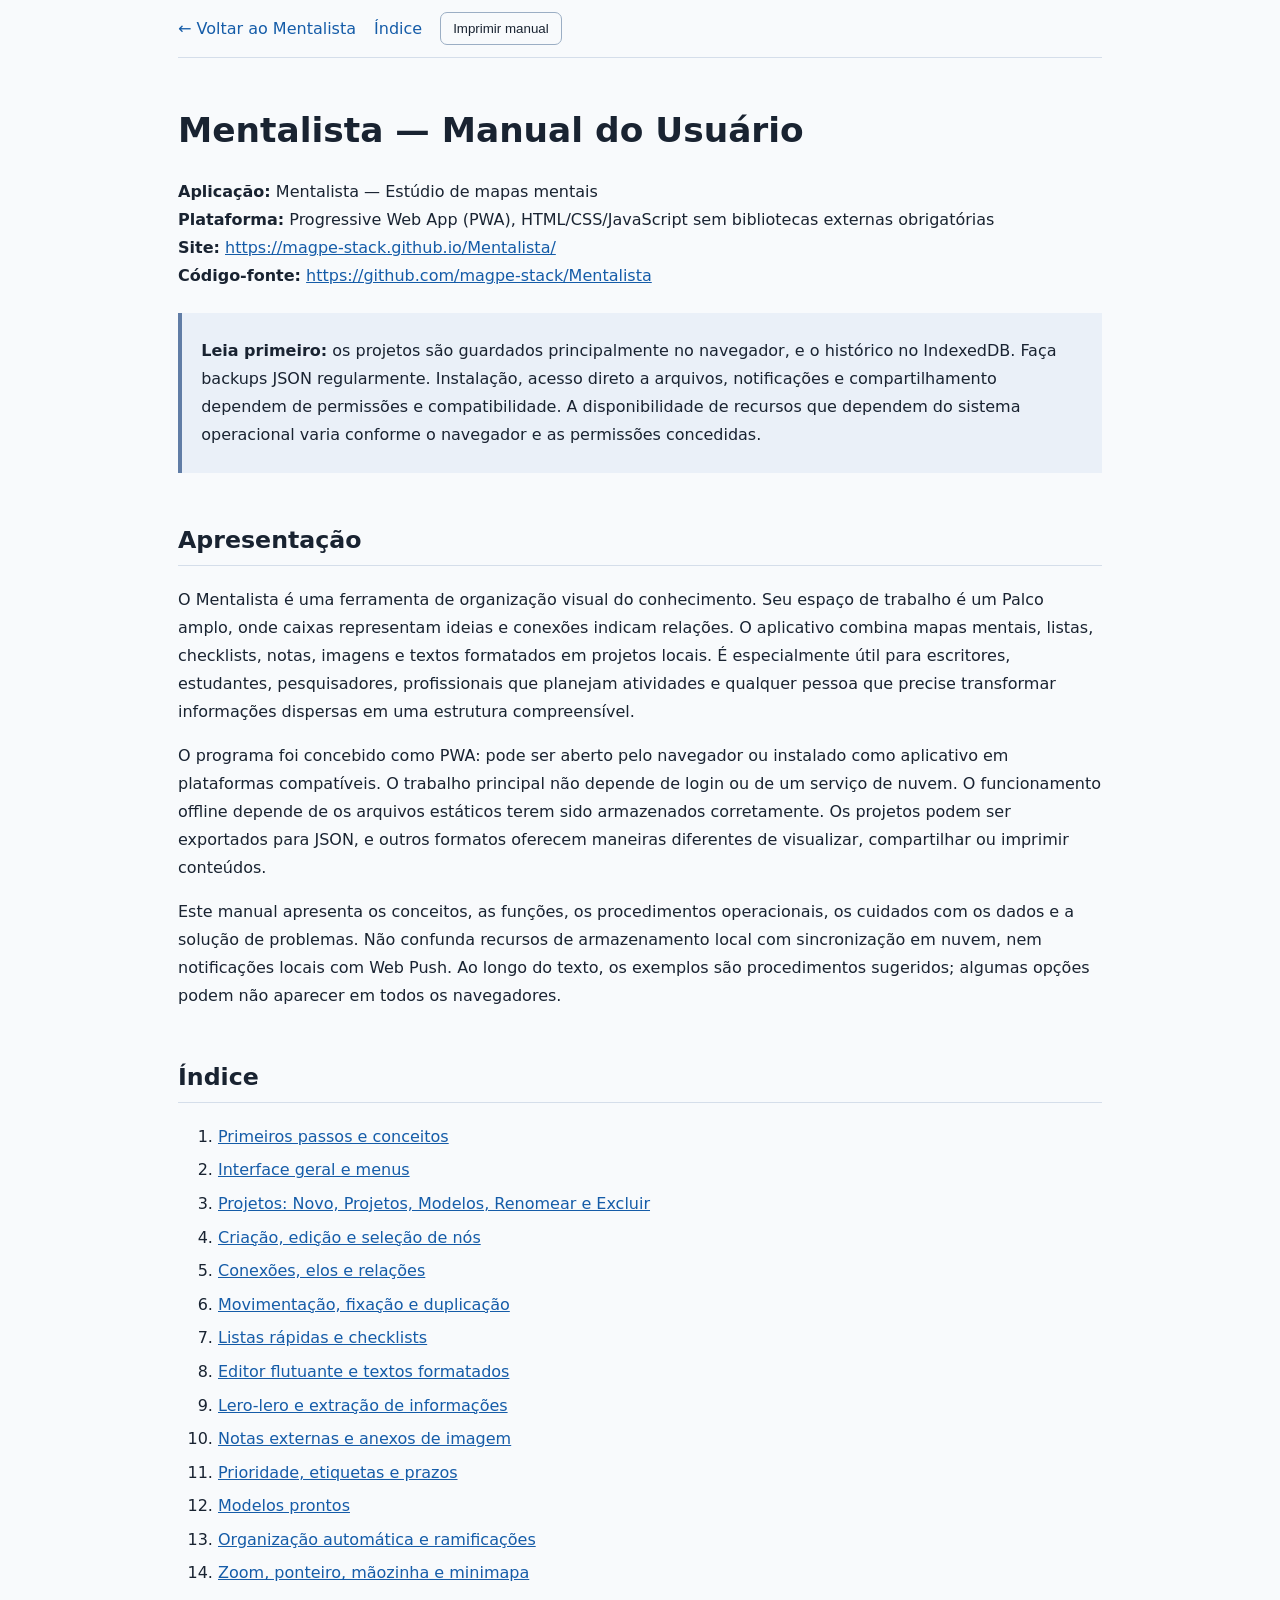
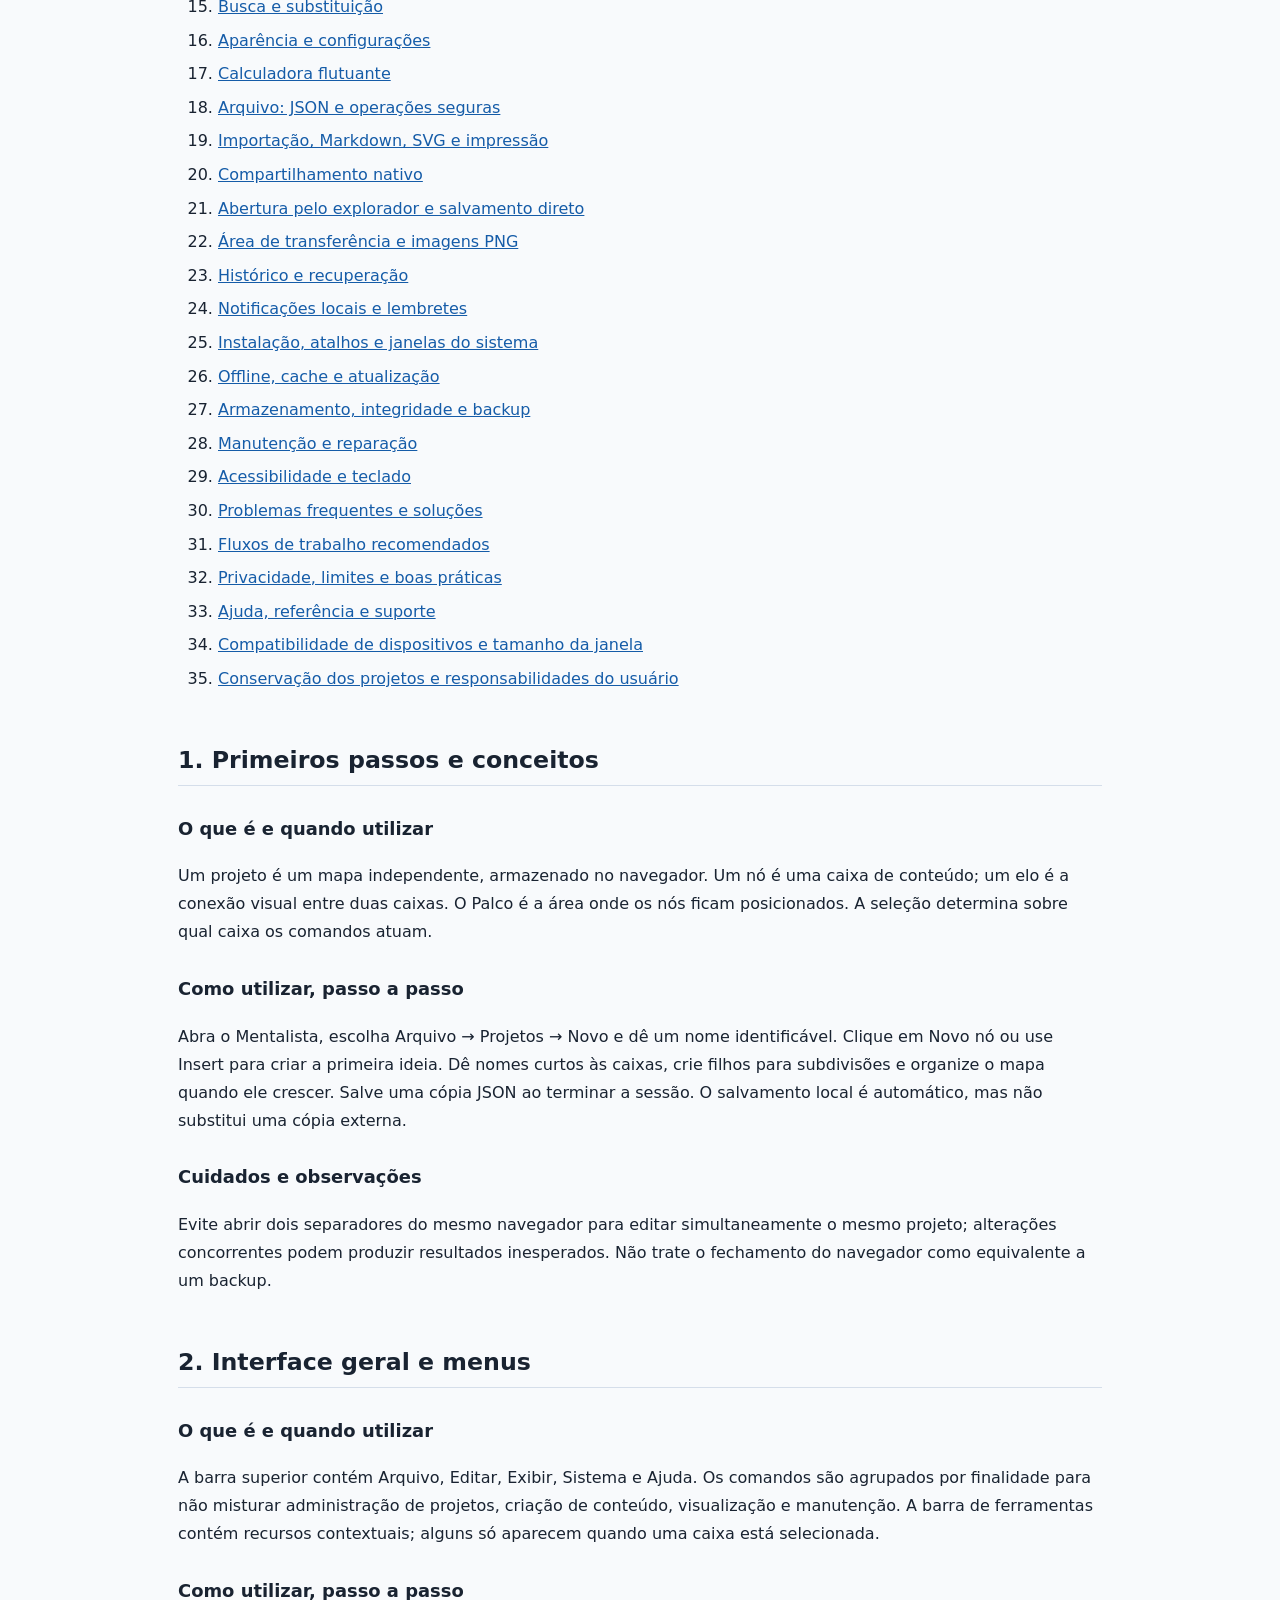
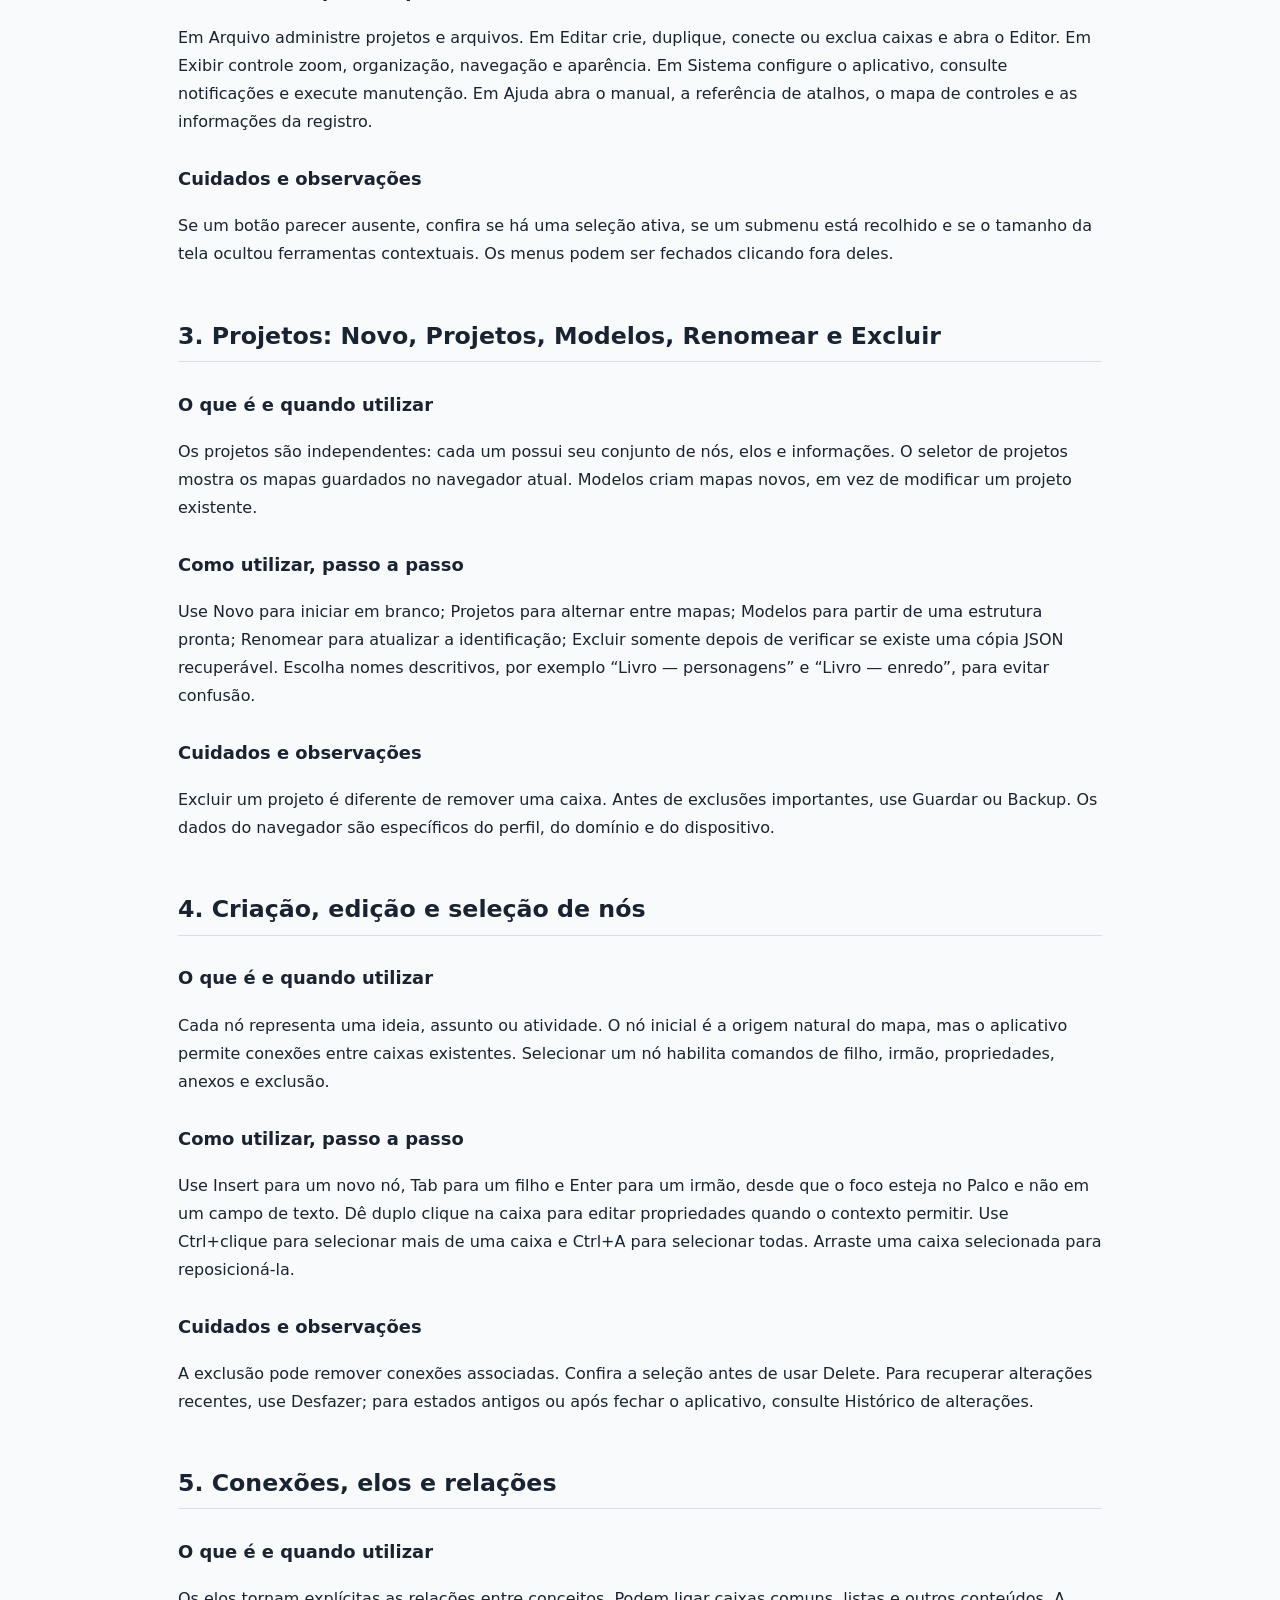
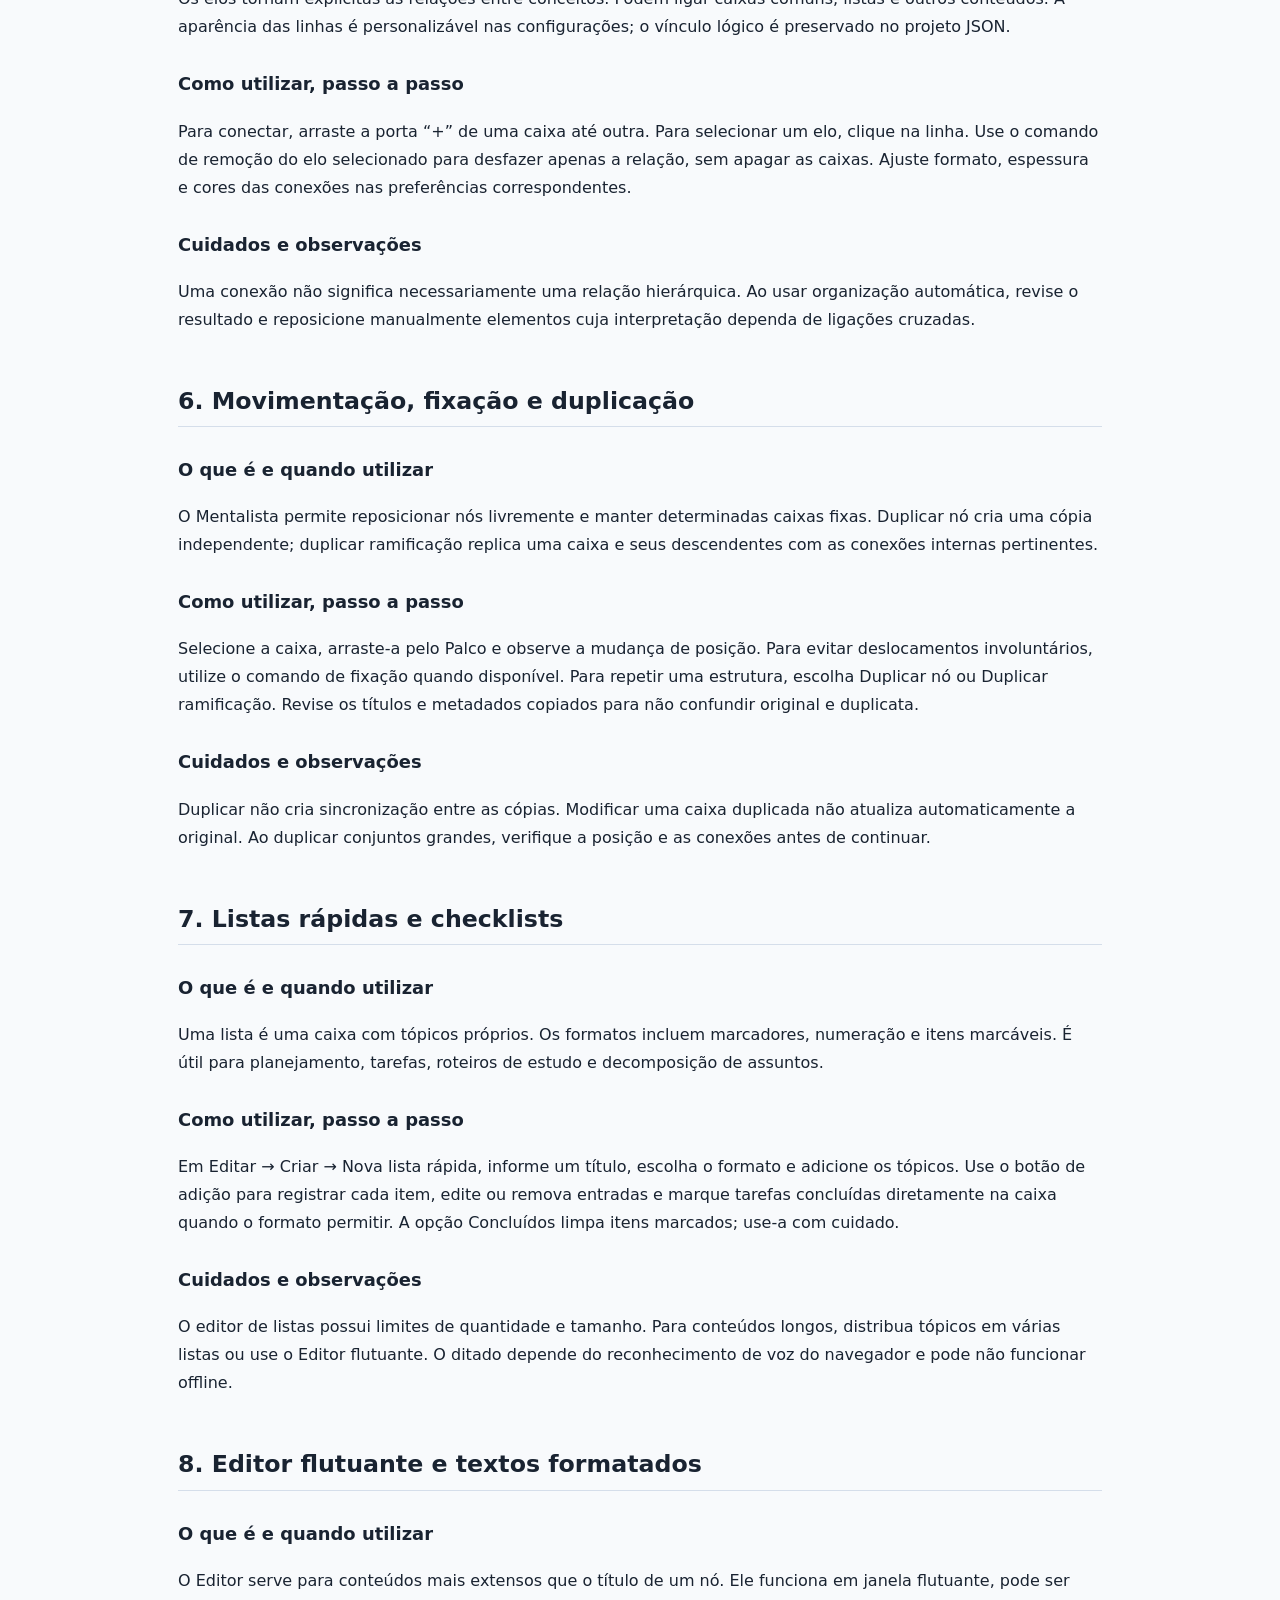
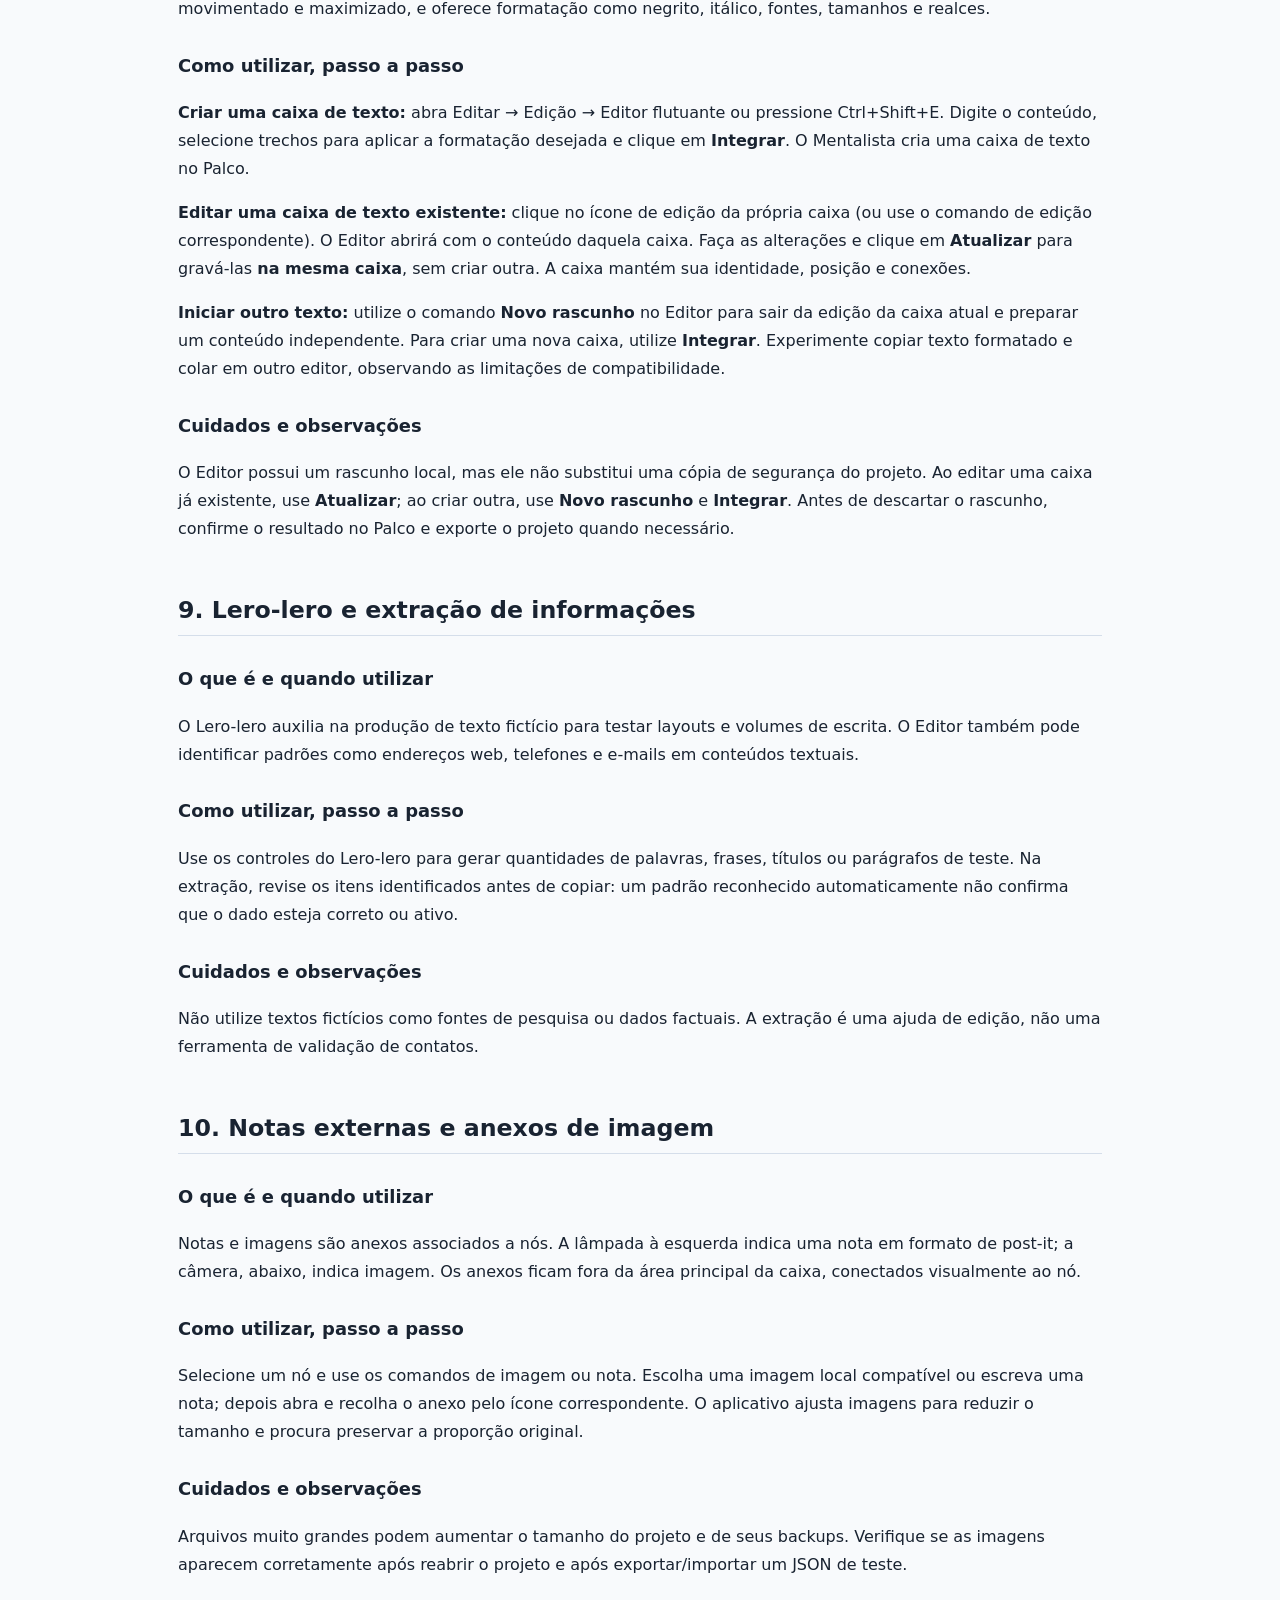
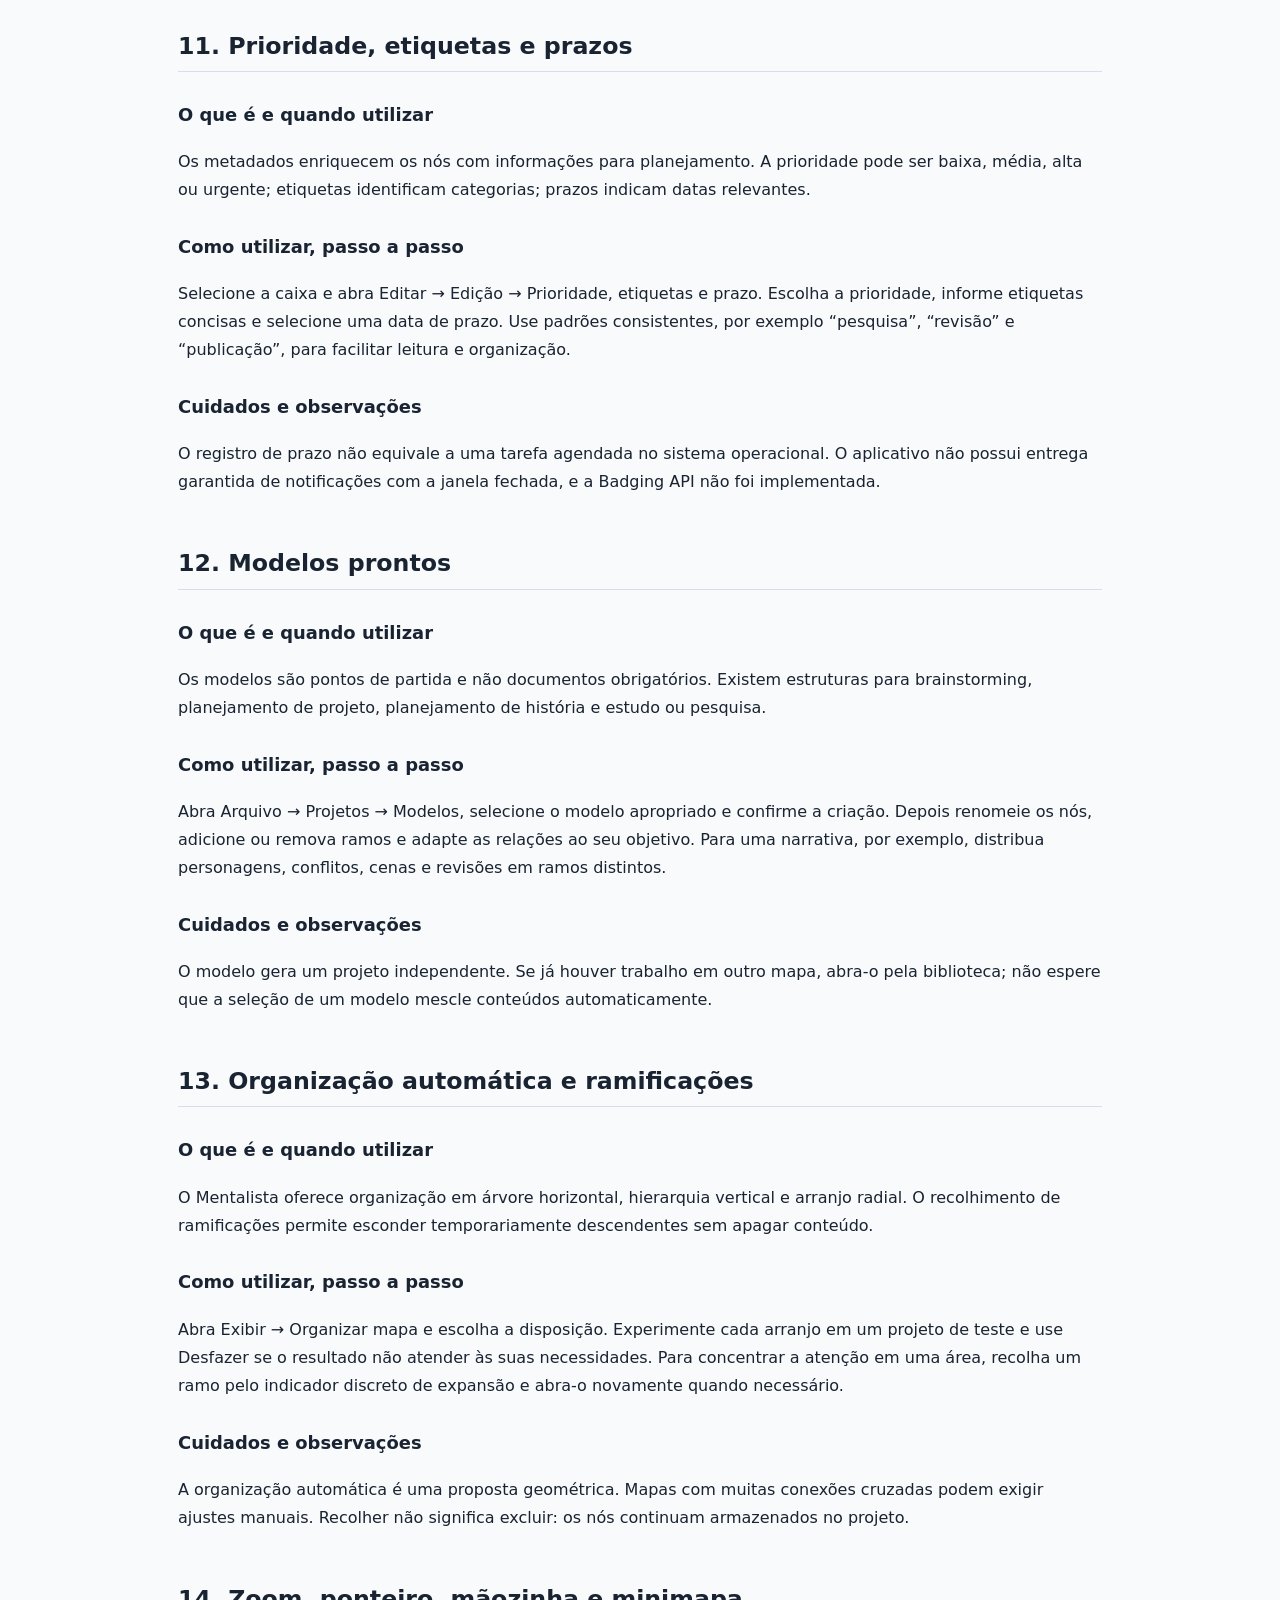
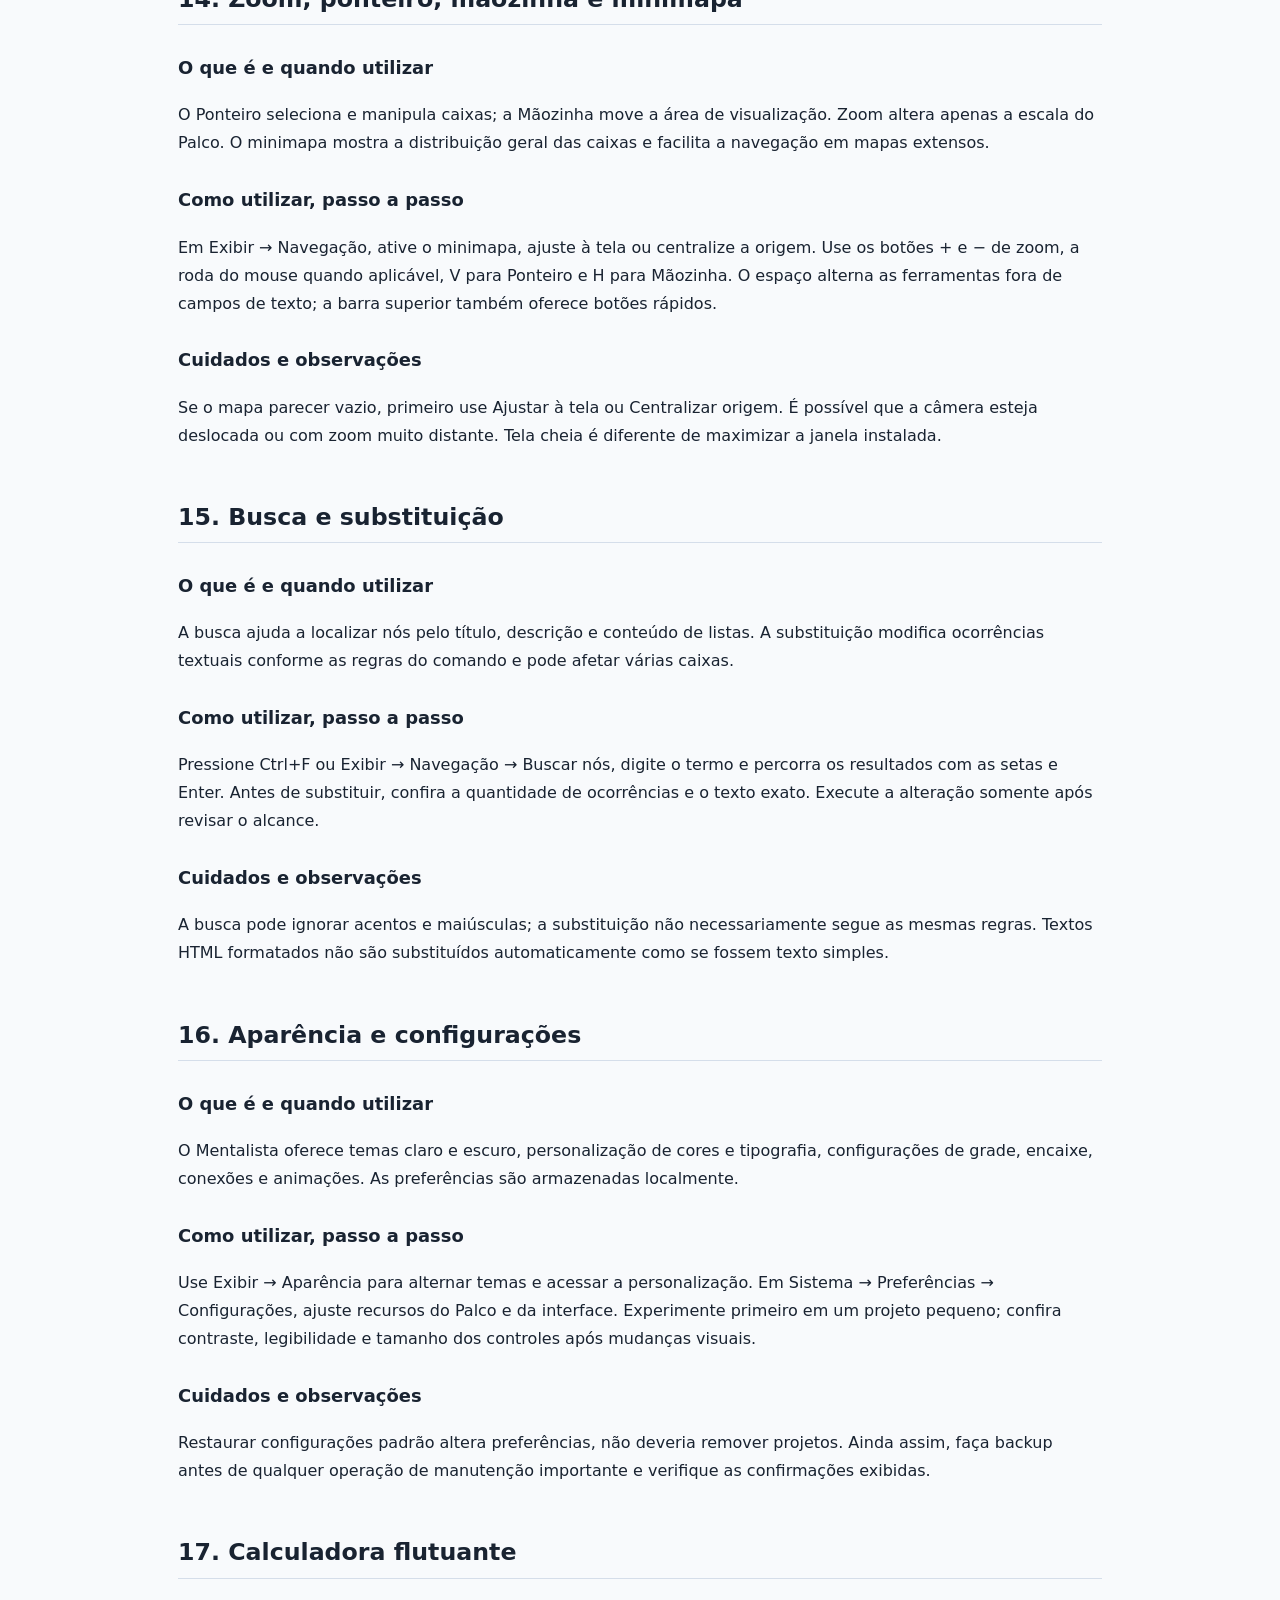
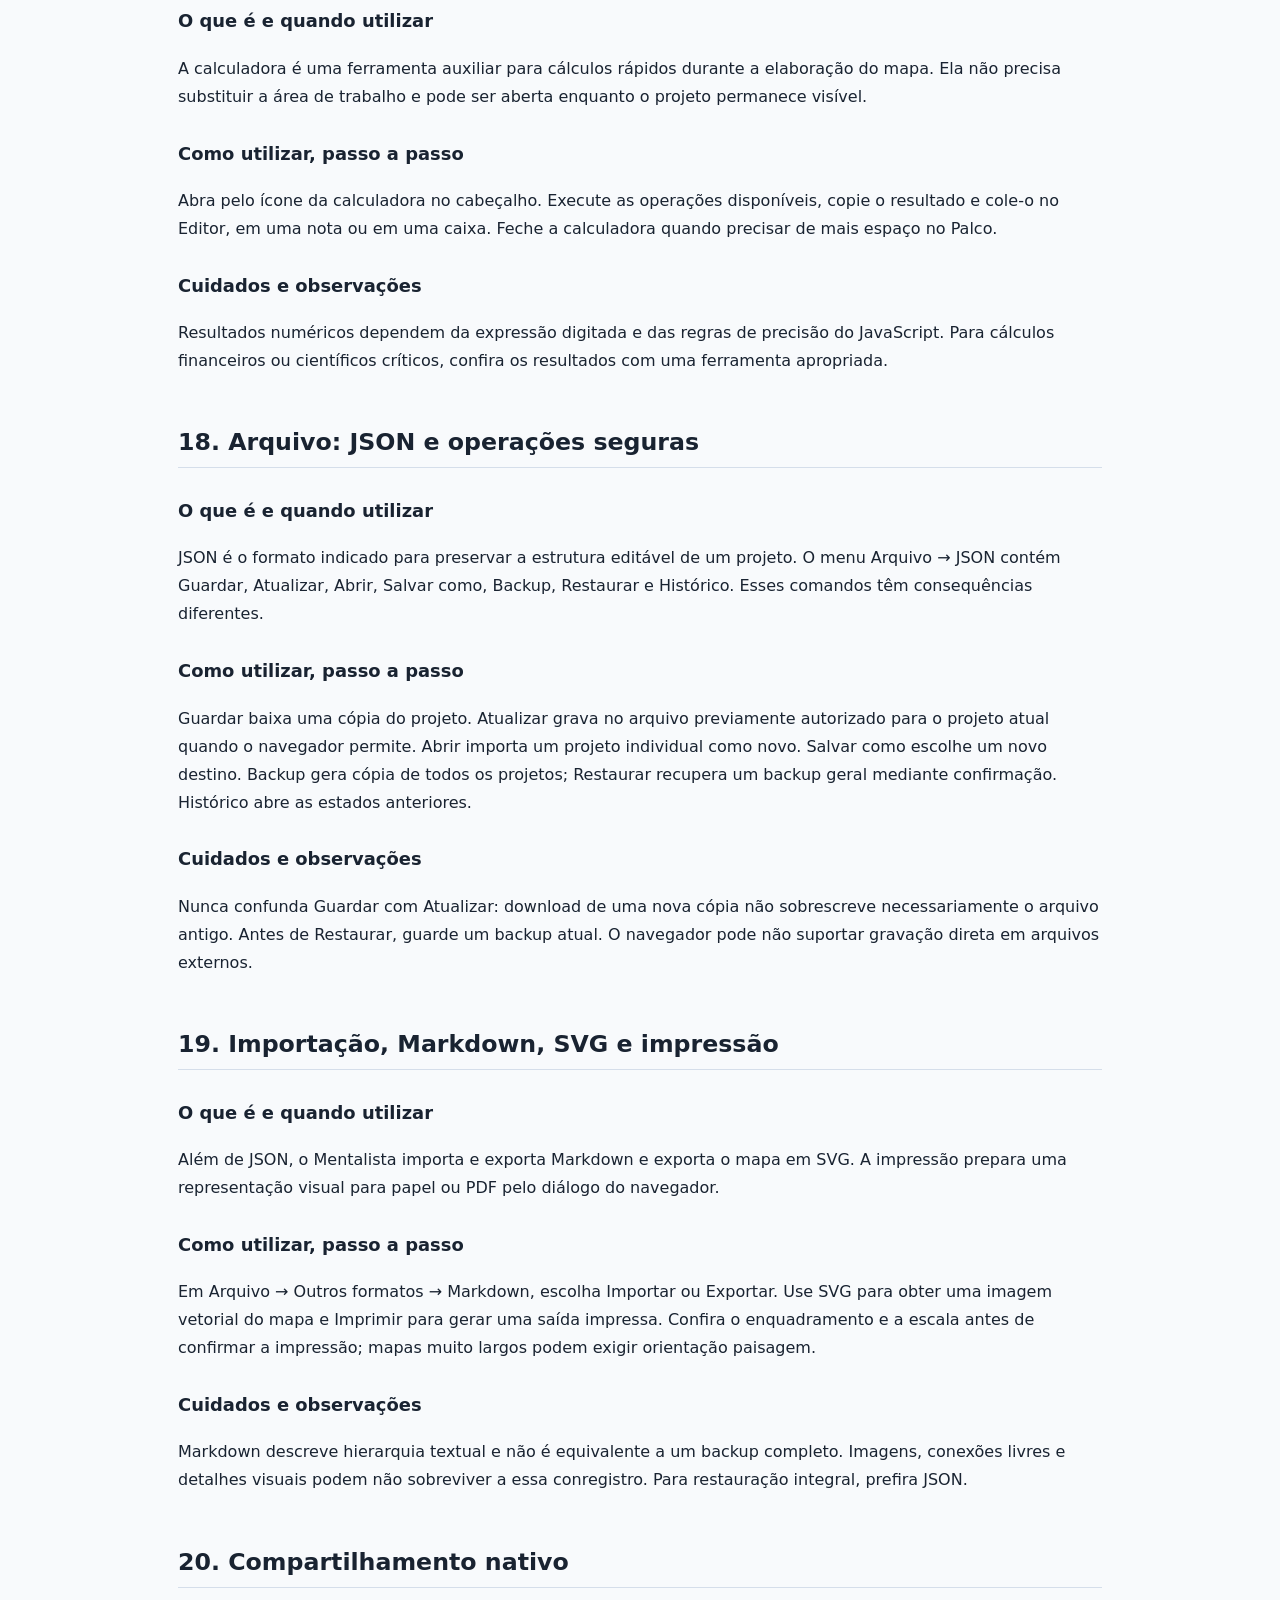
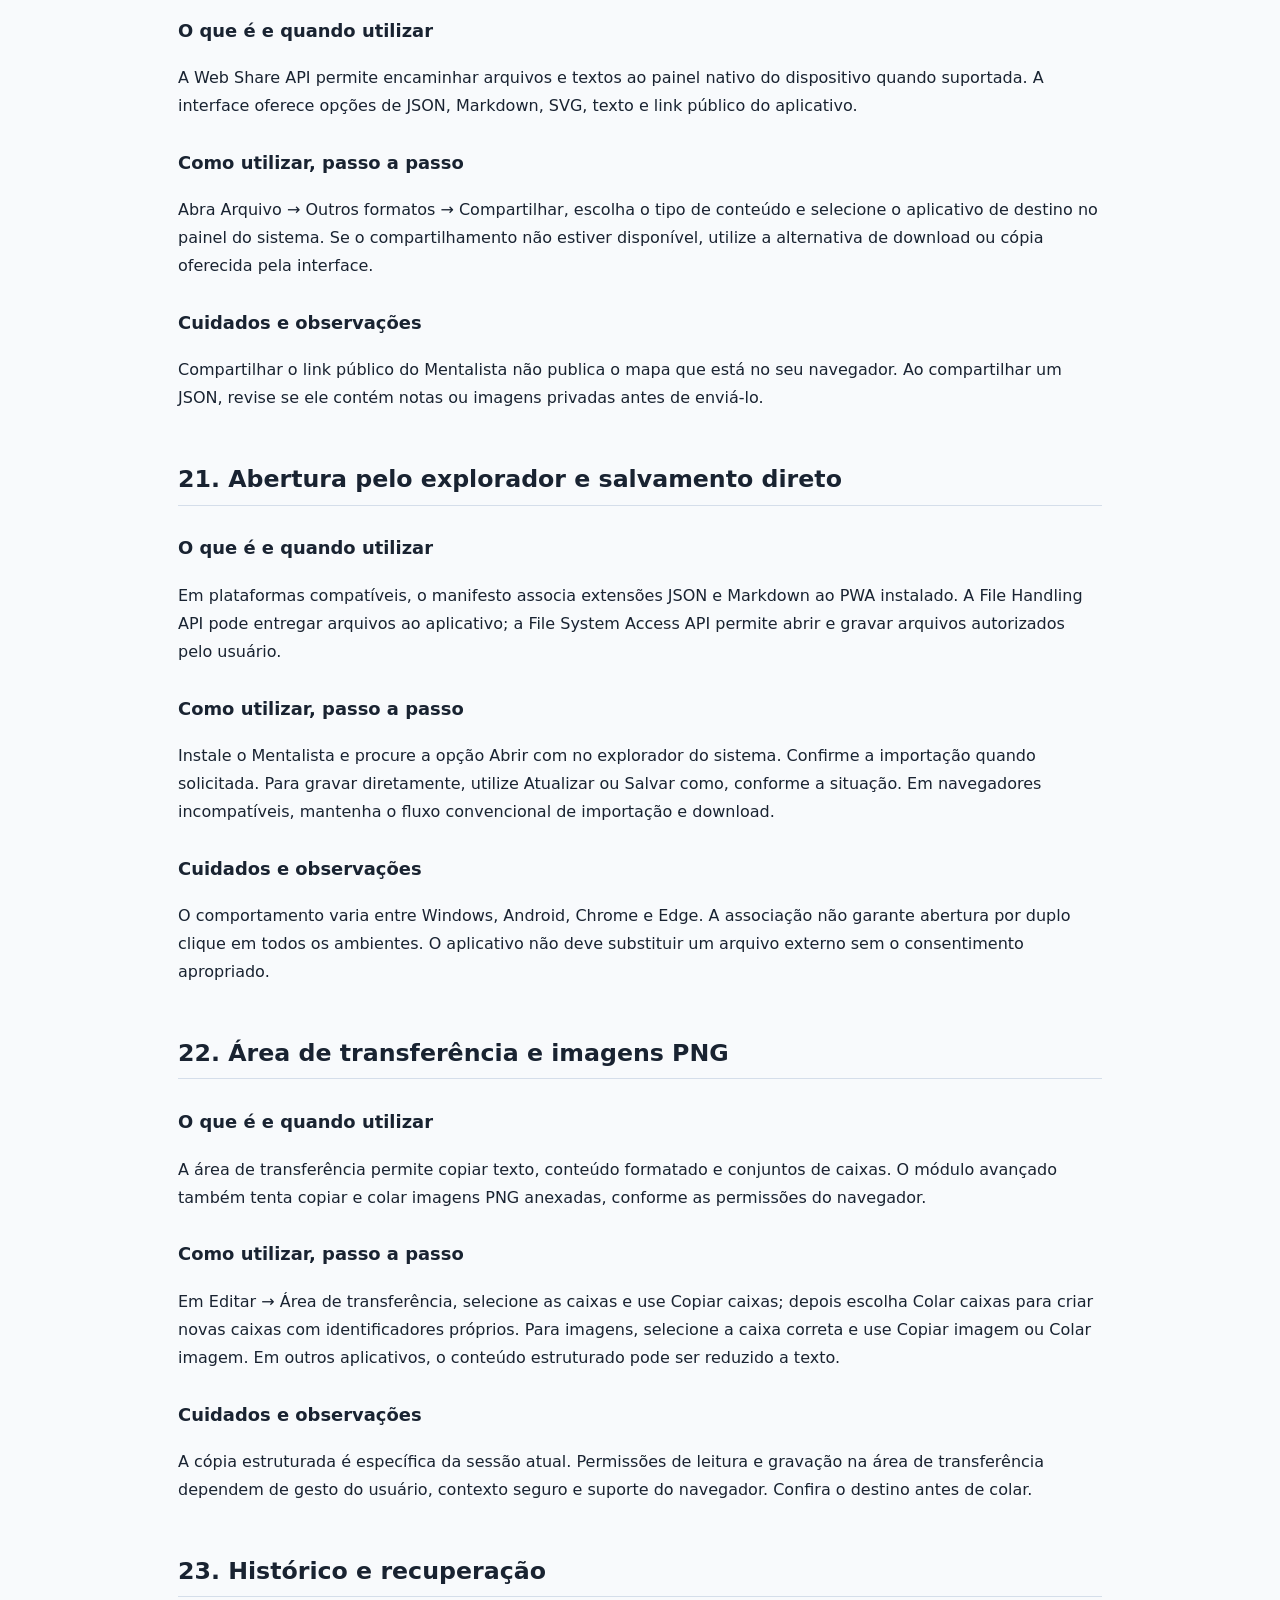
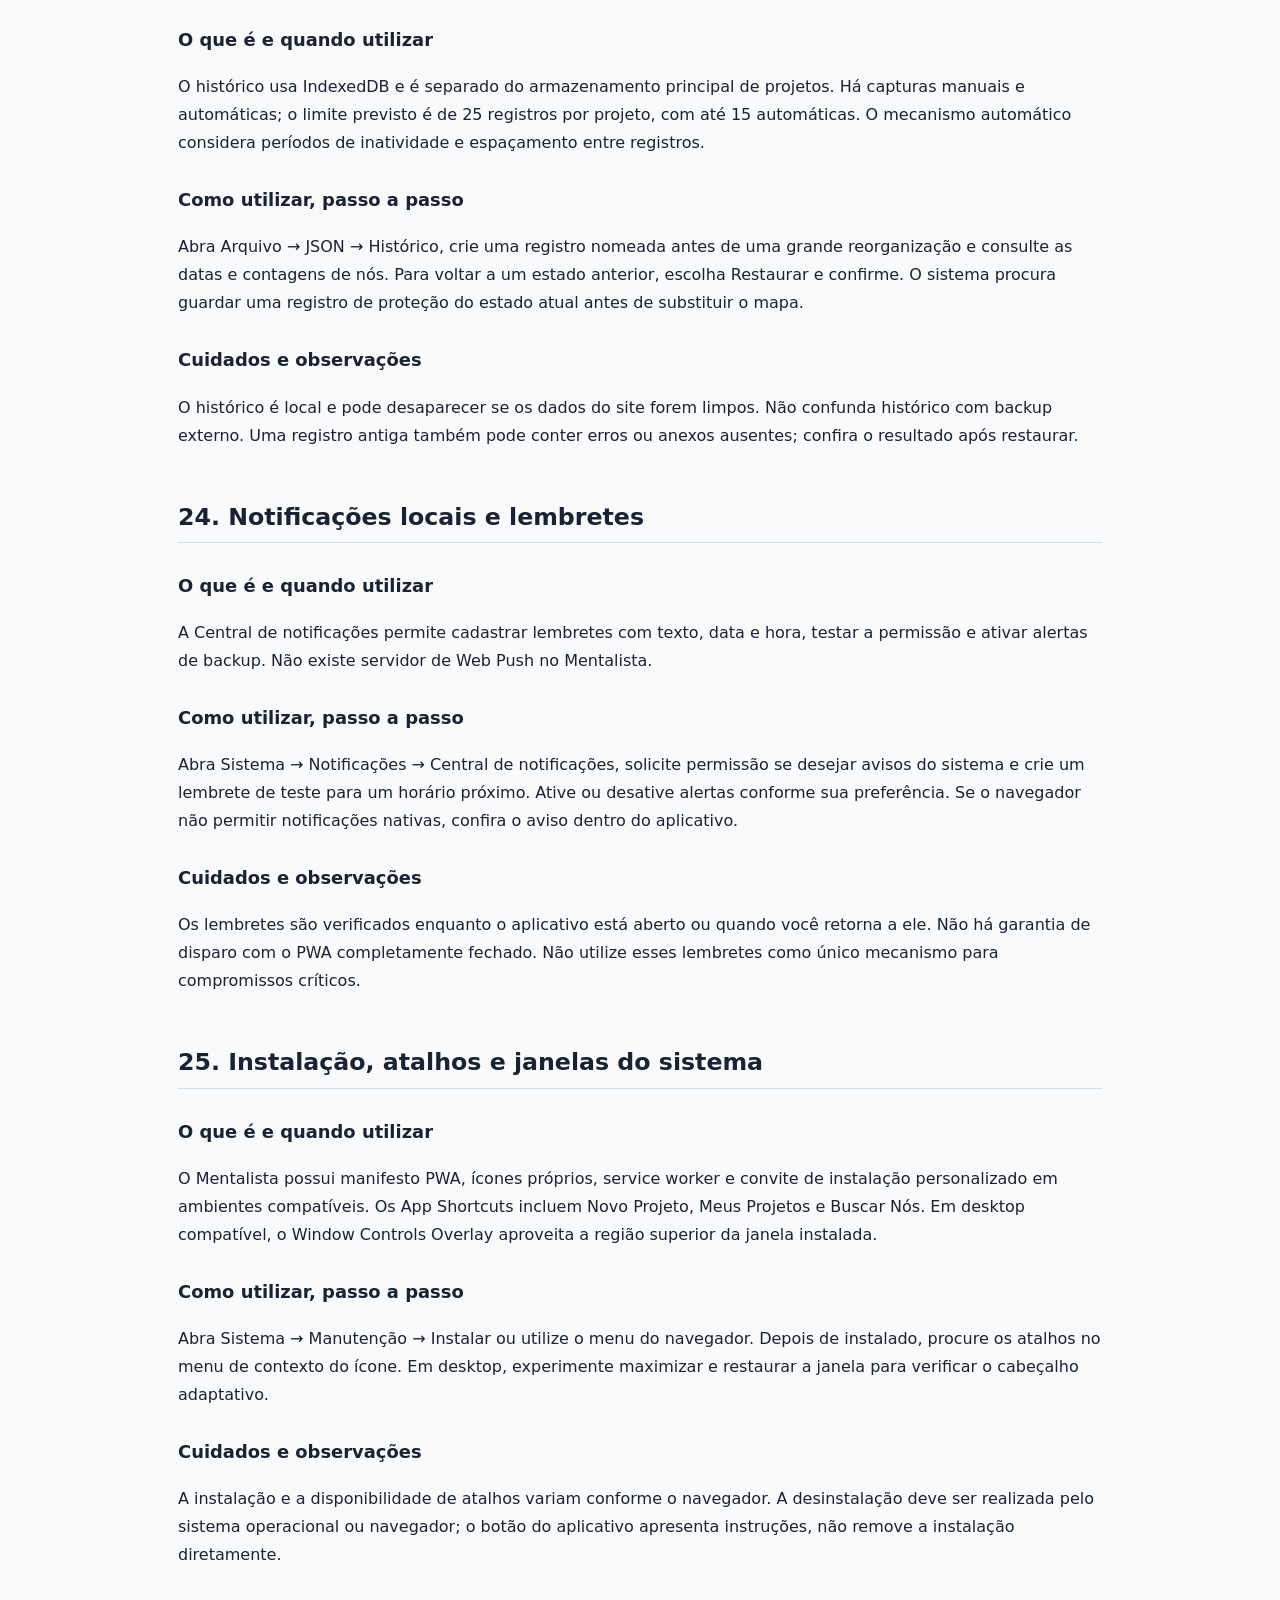
==== commit ee2bdc5a: "Add files via upload" ====
--- a/MANUAL.html
+++ b/MANUAL.html
@@ -1,16 +1,15 @@
-<!doctype html><html lang="pt-BR"><head><meta charset="utf-8"><meta name="viewport" content="width=device-width,initial-scale=1"><meta name="theme-color" content="#151a27"><title>Manual do Mentalista v49</title><style>body{font:16px/1.7 system-ui,sans-serif;max-width:900px;margin:0 auto;padding:24px;color:#192331;background:#f7f9fb}h1,h2,h3{line-height:1.25}h2{margin-top:2.3em;border-bottom:1px solid #d2d8e2;padding-bottom:.3em}a{color:#075eb4}table{border-collapse:collapse;display:block;overflow:auto}th,td{border:1px solid #d2d8e2;padding:.5em;text-align:left}blockquote{border-left:4px solid #8c9ac0;padding:.3em 1em;background:#eef2fa}header{position:sticky;top:0;background:#f7f9fb;padding:8px 0;border-bottom:1px solid #ddd}header a{margin-right:15px}main{overflow-wrap:anywhere}pre{white-space:pre-wrap}@media(prefers-color-scheme:dark){body{background:#121822;color:#e9eef5}header{background:#121822}a{color:#8cbcff}blockquote{background:#253147}}@media print{header{display:none}body{max-width:none;background:#fff;color:#000}}</style></head><body><header><a href="index.html">← Voltar ao Mentalista</a><a href="#indice">Índice</a><button onclick="print()">Imprimir manual</button></header><main id="manual"><h1>Mentalista v49 — Manual completo do software</h1>
-<p><strong>Edição:</strong> 19 de novembro de 2026<br />
-<strong>Aplicação:</strong> Mentalista — Estúdio de mapas mentais<br />
-<strong>Plataforma:</strong> Progressive Web App (PWA), HTML/CSS/JavaScript sem bibliotecas externas obrigatórias<br />
-<strong>Site:</strong> https://magpe-stack.github.io/Mentalista/<br />
-<strong>Código-fonte:</strong> https://github.com/magpe-stack/Mentalista</p>
+<!doctype html><html lang="pt-BR"><head><meta charset="utf-8"><meta name="viewport" content="width=device-width,initial-scale=1"><meta name="theme-color" content="#151a27"><title>Mentalista — Manual do Usuário</title><style>*{box-sizing:border-box}html{scroll-behavior:smooth}body{font:16px/1.75 system-ui,-apple-system,"Segoe UI",sans-serif;max-width:980px;margin:auto;padding:0 28px 70px;color:#192331;background:#f8fafc}header{position:sticky;top:0;z-index:10;display:flex;align-items:center;gap:18px;flex-wrap:wrap;padding:12px 0;background:#f8fafc;border-bottom:1px solid #d5deea}header a{color:#155ca8;text-decoration:none}header button{padding:8px 12px;border:1px solid #9baec4;border-radius:7px;background:transparent;color:inherit;cursor:pointer}main{overflow-wrap:anywhere}h1{font-size:2.15rem;line-height:1.2;margin:1.5em 0 .8em}h2{font-size:1.48rem;line-height:1.35;margin-top:2.2em;padding-bottom:.35em;border-bottom:1px solid #d5deea;scroll-margin-top:80px}h3{font-size:1.12rem;margin-top:1.5em}a{color:#155ca8}li{margin:.35em 0}blockquote{margin:1.4em 0;padding:.5em 1.2em;border-left:4px solid #617da6;background:#eaf0f8}table{width:100%;border-collapse:collapse;display:block;overflow:auto}td,th{padding:9px 12px;border:1px solid #d1dbe7;text-align:left}th{background:#eaf0f8}code{font-size:.92em}hr{border:0;border-top:1px solid #d1dbe7}@media(max-width:600px){body{padding:0 16px 40px;font-size:15px}h1{font-size:1.7rem}}@media(prefers-color-scheme:dark){body{background:#111926;color:#e4edf8}header{background:#111926;border-color:#36445a}a,header a{color:#a8cfff}blockquote,th{background:#1d2a3d}h2,td,th{border-color:#36445a}}@media print{html{scroll-behavior:auto}body{max-width:none;padding:0;color:#000;background:#fff;font:11pt/1.5 Georgia,serif}header{display:none}h2,h3{break-after:avoid}table,blockquote{break-inside:avoid}a{color:#000;text-decoration:none}}</style></head><body><header><a href="index.html">← Voltar ao Mentalista</a><a href="#indice">Índice</a><button type="button" onclick="window.print()">Imprimir manual</button></header><main><h1>Mentalista — Manual do Usuário</h1>
+<p><strong>Aplicação:</strong> Mentalista — Estúdio de mapas mentais<br/>
+<strong>Plataforma:</strong> Progressive Web App (PWA), HTML/CSS/JavaScript sem bibliotecas externas obrigatórias<br/>
+<strong>Site:</strong> <a href="https://magpe-stack.github.io/Mentalista/">https://magpe-stack.github.io/Mentalista/</a><br/>
+<strong>Código-fonte:</strong> <a href="https://github.com/magpe-stack/Mentalista">https://github.com/magpe-stack/Mentalista</a></p>
 <blockquote>
-<p><strong>Leia primeiro:</strong> os projetos são guardados principalmente no navegador, e o histórico no IndexedDB. Faça backups JSON regularmente. Instalação, acesso direto a arquivos, notificações e compartilhamento dependem de permissões e compatibilidade. Este manual descreve os recursos presentes no código da versão 49; não substitui testes práticos em cada navegador.</p>
+<p><strong>Leia primeiro:</strong> os projetos são guardados principalmente no navegador, e o histórico no IndexedDB. Faça backups JSON regularmente. Instalação, acesso direto a arquivos, notificações e compartilhamento dependem de permissões e compatibilidade. A disponibilidade de recursos que dependem do sistema operacional varia conforme o navegador e as permissões concedidas.</p>
 </blockquote>
-<h2>Apresentação</h2>
+<h2 id="apresentacao">Apresentação</h2>
 <p>O Mentalista é uma ferramenta de organização visual do conhecimento. Seu espaço de trabalho é um Palco amplo, onde caixas representam ideias e conexões indicam relações. O aplicativo combina mapas mentais, listas, checklists, notas, imagens e textos formatados em projetos locais. É especialmente útil para escritores, estudantes, pesquisadores, profissionais que planejam atividades e qualquer pessoa que precise transformar informações dispersas em uma estrutura compreensível.</p>
 <p>O programa foi concebido como PWA: pode ser aberto pelo navegador ou instalado como aplicativo em plataformas compatíveis. O trabalho principal não depende de login ou de um serviço de nuvem. O funcionamento offline depende de os arquivos estáticos terem sido armazenados corretamente. Os projetos podem ser exportados para JSON, e outros formatos oferecem maneiras diferentes de visualizar, compartilhar ou imprimir conteúdos.</p>
-<p>Este documento apresenta os conceitos, o funcionamento dos menus, os procedimentos mais frequentes, os cuidados com dados e as limitações das APIs do navegador. Não confunda recursos de armazenamento local com sincronização em nuvem, nem notificações locais com Web Push. Ao longo do texto, os exemplos são procedimentos sugeridos; algumas opções podem não aparecer em todos os navegadores.</p>
+<p>Este manual apresenta os conceitos, as funções, os procedimentos operacionais, os cuidados com os dados e a solução de problemas. Não confunda recursos de armazenamento local com sincronização em nuvem, nem notificações locais com Web Push. Ao longo do texto, os exemplos são procedimentos sugeridos; algumas opções podem não aparecer em todos os navegadores.</p>
 <h2 id="indice">Índice</h2>
 <ol>
 <li><a href="#primeiros-passos-e-conceitos">Primeiros passos e conceitos</a></li>
@@ -35,7 +34,7 @@
 <li><a href="#compartilhamento-nativo">Compartilhamento nativo</a></li>
 <li><a href="#abertura-pelo-explorador-e-salvamento-direto">Abertura pelo explorador e salvamento direto</a></li>
 <li><a href="#area-de-transferencia-e-imagens-png">Área de transferência e imagens PNG</a></li>
-<li><a href="#historico-de-versoes-e-recuperacao">Histórico de versões e recuperação</a></li>
+<li><a href="#historico-e-recuperacao">Histórico e recuperação</a></li>
 <li><a href="#notificacoes-locais-e-lembretes">Notificações locais e lembretes</a></li>
 <li><a href="#instalacao-atalhos-e-janelas-do-sistema">Instalação, atalhos e janelas do sistema</a></li>
 <li><a href="#offline-cache-e-atualizacao">Offline, cache e atualização</a></li>
@@ -45,340 +44,351 @@
 <li><a href="#problemas-frequentes-e-solucoes">Problemas frequentes e soluções</a></li>
 <li><a href="#fluxos-de-trabalho-recomendados">Fluxos de trabalho recomendados</a></li>
 <li><a href="#privacidade-limites-e-boas-praticas">Privacidade, limites e boas práticas</a></li>
-<li><a href="#referencia-rapida-de-comandos-e-suporte">Referência rápida de comandos e suporte</a></li>
+<li><a href="#ajuda-referencia-e-suporte">Ajuda, referência e suporte</a></li>
+<li><a href="#compatibilidade-de-dispositivos-e-tamanho-da-janela">Compatibilidade de dispositivos e tamanho da janela</a></li>
+<li><a href="#conservacao-dos-projetos-e-responsabilidades-do-usuario">Conservação dos projetos e responsabilidades do usuário</a></li>
 </ol>
-<h2>1. Primeiros passos e conceitos</h2>
+<h2 id="primeiros-passos-e-conceitos">1. Primeiros passos e conceitos</h2>
 <h3>O que é e quando utilizar</h3>
 <p>Um projeto é um mapa independente, armazenado no navegador. Um nó é uma caixa de conteúdo; um elo é a conexão visual entre duas caixas. O Palco é a área onde os nós ficam posicionados. A seleção determina sobre qual caixa os comandos atuam.</p>
 <h3>Como utilizar, passo a passo</h3>
 <p>Abra o Mentalista, escolha Arquivo → Projetos → Novo e dê um nome identificável. Clique em Novo nó ou use Insert para criar a primeira ideia. Dê nomes curtos às caixas, crie filhos para subdivisões e organize o mapa quando ele crescer. Salve uma cópia JSON ao terminar a sessão. O salvamento local é automático, mas não substitui uma cópia externa.</p>
 <h3>Cuidados e observações</h3>
 <p>Evite abrir dois separadores do mesmo navegador para editar simultaneamente o mesmo projeto; alterações concorrentes podem produzir resultados inesperados. Não trate o fechamento do navegador como equivalente a um backup.</p>
-<h2>2. Interface geral e menus</h2>
+<h2 id="interface-geral-e-menus">2. Interface geral e menus</h2>
 <h3>O que é e quando utilizar</h3>
 <p>A barra superior contém Arquivo, Editar, Exibir, Sistema e Ajuda. Os comandos são agrupados por finalidade para não misturar administração de projetos, criação de conteúdo, visualização e manutenção. A barra de ferramentas contém recursos contextuais; alguns só aparecem quando uma caixa está selecionada.</p>
 <h3>Como utilizar, passo a passo</h3>
-<p>Em Arquivo administre projetos e arquivos. Em Editar crie, duplique, conecte ou exclua caixas e abra o Editor. Em Exibir controle zoom, organização, navegação e aparência. Em Sistema configure o aplicativo, consulte notificações e execute manutenção. Em Ajuda abra o manual, a referência de atalhos, o mapa de controles e as informações da versão.</p>
+<p>Em Arquivo administre projetos e arquivos. Em Editar crie, duplique, conecte ou exclua caixas e abra o Editor. Em Exibir controle zoom, organização, navegação e aparência. Em Sistema configure o aplicativo, consulte notificações e execute manutenção. Em Ajuda abra o manual, a referência de atalhos, o mapa de controles e as informações da registro.</p>
 <h3>Cuidados e observações</h3>
 <p>Se um botão parecer ausente, confira se há uma seleção ativa, se um submenu está recolhido e se o tamanho da tela ocultou ferramentas contextuais. Os menus podem ser fechados clicando fora deles.</p>
-<h2>3. Projetos: Novo, Projetos, Modelos, Renomear e Excluir</h2>
+<h2 id="projetos-novo-projetos-modelos-renomear-e-excluir">3. Projetos: Novo, Projetos, Modelos, Renomear e Excluir</h2>
 <h3>O que é e quando utilizar</h3>
 <p>Os projetos são independentes: cada um possui seu conjunto de nós, elos e informações. O seletor de projetos mostra os mapas guardados no navegador atual. Modelos criam mapas novos, em vez de modificar um projeto existente.</p>
 <h3>Como utilizar, passo a passo</h3>
 <p>Use Novo para iniciar em branco; Projetos para alternar entre mapas; Modelos para partir de uma estrutura pronta; Renomear para atualizar a identificação; Excluir somente depois de verificar se existe uma cópia JSON recuperável. Escolha nomes descritivos, por exemplo “Livro — personagens” e “Livro — enredo”, para evitar confusão.</p>
 <h3>Cuidados e observações</h3>
 <p>Excluir um projeto é diferente de remover uma caixa. Antes de exclusões importantes, use Guardar ou Backup. Os dados do navegador são específicos do perfil, do domínio e do dispositivo.</p>
-<h2>4. Criação, edição e seleção de nós</h2>
+<h2 id="criacao-edicao-e-selecao-de-nos">4. Criação, edição e seleção de nós</h2>
 <h3>O que é e quando utilizar</h3>
 <p>Cada nó representa uma ideia, assunto ou atividade. O nó inicial é a origem natural do mapa, mas o aplicativo permite conexões entre caixas existentes. Selecionar um nó habilita comandos de filho, irmão, propriedades, anexos e exclusão.</p>
 <h3>Como utilizar, passo a passo</h3>
 <p>Use Insert para um novo nó, Tab para um filho e Enter para um irmão, desde que o foco esteja no Palco e não em um campo de texto. Dê duplo clique na caixa para editar propriedades quando o contexto permitir. Use Ctrl+clique para selecionar mais de uma caixa e Ctrl+A para selecionar todas. Arraste uma caixa selecionada para reposicioná-la.</p>
 <h3>Cuidados e observações</h3>
-<p>A exclusão pode remover conexões associadas. Confira a seleção antes de usar Delete. Para recuperar alterações recentes, use Desfazer; para estados antigos ou após fechar o aplicativo, consulte Histórico de versões.</p>
-<h2>5. Conexões, elos e relações</h2>
+<p>A exclusão pode remover conexões associadas. Confira a seleção antes de usar Delete. Para recuperar alterações recentes, use Desfazer; para estados antigos ou após fechar o aplicativo, consulte Histórico de alterações.</p>
+<h2 id="conexoes-elos-e-relacoes">5. Conexões, elos e relações</h2>
 <h3>O que é e quando utilizar</h3>
 <p>Os elos tornam explícitas as relações entre conceitos. Podem ligar caixas comuns, listas e outros conteúdos. A aparência das linhas é personalizável nas configurações; o vínculo lógico é preservado no projeto JSON.</p>
 <h3>Como utilizar, passo a passo</h3>
 <p>Para conectar, arraste a porta “+” de uma caixa até outra. Para selecionar um elo, clique na linha. Use o comando de remoção do elo selecionado para desfazer apenas a relação, sem apagar as caixas. Ajuste formato, espessura e cores das conexões nas preferências correspondentes.</p>
 <h3>Cuidados e observações</h3>
 <p>Uma conexão não significa necessariamente uma relação hierárquica. Ao usar organização automática, revise o resultado e reposicione manualmente elementos cuja interpretação dependa de ligações cruzadas.</p>
-<h2>6. Movimentação, fixação e duplicação</h2>
+<h2 id="movimentacao-fixacao-e-duplicacao">6. Movimentação, fixação e duplicação</h2>
 <h3>O que é e quando utilizar</h3>
 <p>O Mentalista permite reposicionar nós livremente e manter determinadas caixas fixas. Duplicar nó cria uma cópia independente; duplicar ramificação replica uma caixa e seus descendentes com as conexões internas pertinentes.</p>
 <h3>Como utilizar, passo a passo</h3>
 <p>Selecione a caixa, arraste-a pelo Palco e observe a mudança de posição. Para evitar deslocamentos involuntários, utilize o comando de fixação quando disponível. Para repetir uma estrutura, escolha Duplicar nó ou Duplicar ramificação. Revise os títulos e metadados copiados para não confundir original e duplicata.</p>
 <h3>Cuidados e observações</h3>
 <p>Duplicar não cria sincronização entre as cópias. Modificar uma caixa duplicada não atualiza automaticamente a original. Ao duplicar conjuntos grandes, verifique a posição e as conexões antes de continuar.</p>
-<h2>7. Listas rápidas e checklists</h2>
+<h2 id="listas-rapidas-e-checklists">7. Listas rápidas e checklists</h2>
 <h3>O que é e quando utilizar</h3>
 <p>Uma lista é uma caixa com tópicos próprios. Os formatos incluem marcadores, numeração e itens marcáveis. É útil para planejamento, tarefas, roteiros de estudo e decomposição de assuntos.</p>
 <h3>Como utilizar, passo a passo</h3>
 <p>Em Editar → Criar → Nova lista rápida, informe um título, escolha o formato e adicione os tópicos. Use o botão de adição para registrar cada item, edite ou remova entradas e marque tarefas concluídas diretamente na caixa quando o formato permitir. A opção Concluídos limpa itens marcados; use-a com cuidado.</p>
 <h3>Cuidados e observações</h3>
 <p>O editor de listas possui limites de quantidade e tamanho. Para conteúdos longos, distribua tópicos em várias listas ou use o Editor flutuante. O ditado depende do reconhecimento de voz do navegador e pode não funcionar offline.</p>
-<h2>8. Editor flutuante e textos formatados</h2>
+<h2 id="editor-flutuante-e-textos-formatados">8. Editor flutuante e textos formatados</h2>
 <h3>O que é e quando utilizar</h3>
 <p>O Editor serve para conteúdos mais extensos que o título de um nó. Ele funciona em janela flutuante, pode ser movimentado e maximizado, e oferece formatação como negrito, itálico, fontes, tamanhos e realces.</p>
 <h3>Como utilizar, passo a passo</h3>
-<p>Abra Editar → Edição → Editor flutuante ou Ctrl+Shift+E. Digite um título e o conteúdo, aplique formatação ao trecho selecionado e utilize Integrar para criar ou atualizar uma caixa de texto no mapa. Experimente copiar texto formatado e colar em outro editor, observando as limitações de compatibilidade.</p>
-<h3>Cuidados e observações</h3>
-<p>O Editor possui um rascunho local, mas um texto integrado e o rascunho não são necessariamente a mesma cópia. Antes de descartar o rascunho, confira se o conteúdo desejado foi integrado e exportado.</p>
-<h2>9. Lero-lero e extração de informações</h2>
+<p><strong>Criar uma caixa de texto:</strong> abra Editar → Edição → Editor flutuante ou pressione Ctrl+Shift+E. Digite o conteúdo, selecione trechos para aplicar a formatação desejada e clique em <strong>Integrar</strong>. O Mentalista cria uma caixa de texto no Palco.</p>
+<p><strong>Editar uma caixa de texto existente:</strong> clique no ícone de edição da própria caixa (ou use o comando de edição correspondente). O Editor abrirá com o conteúdo daquela caixa. Faça as alterações e clique em <strong>Atualizar</strong> para gravá-las <strong>na mesma caixa</strong>, sem criar outra. A caixa mantém sua identidade, posição e conexões.</p>
+<p><strong>Iniciar outro texto:</strong> utilize o comando <strong>Novo rascunho</strong> no Editor para sair da edição da caixa atual e preparar um conteúdo independente. Para criar uma nova caixa, utilize <strong>Integrar</strong>. Experimente copiar texto formatado e colar em outro editor, observando as limitações de compatibilidade.</p>
+<h3>Cuidados e observações</h3>
+<p>O Editor possui um rascunho local, mas ele não substitui uma cópia de segurança do projeto. Ao editar uma caixa já existente, use <strong>Atualizar</strong>; ao criar outra, use <strong>Novo rascunho</strong> e <strong>Integrar</strong>. Antes de descartar o rascunho, confirme o resultado no Palco e exporte o projeto quando necessário.</p>
+<h2 id="lero-lero-e-extracao-de-informacoes">9. Lero-lero e extração de informações</h2>
 <h3>O que é e quando utilizar</h3>
 <p>O Lero-lero auxilia na produção de texto fictício para testar layouts e volumes de escrita. O Editor também pode identificar padrões como endereços web, telefones e e-mails em conteúdos textuais.</p>
 <h3>Como utilizar, passo a passo</h3>
 <p>Use os controles do Lero-lero para gerar quantidades de palavras, frases, títulos ou parágrafos de teste. Na extração, revise os itens identificados antes de copiar: um padrão reconhecido automaticamente não confirma que o dado esteja correto ou ativo.</p>
 <h3>Cuidados e observações</h3>
 <p>Não utilize textos fictícios como fontes de pesquisa ou dados factuais. A extração é uma ajuda de edição, não uma ferramenta de validação de contatos.</p>
-<h2>10. Notas externas e anexos de imagem</h2>
+<h2 id="notas-externas-e-anexos-de-imagem">10. Notas externas e anexos de imagem</h2>
 <h3>O que é e quando utilizar</h3>
 <p>Notas e imagens são anexos associados a nós. A lâmpada à esquerda indica uma nota em formato de post-it; a câmera, abaixo, indica imagem. Os anexos ficam fora da área principal da caixa, conectados visualmente ao nó.</p>
 <h3>Como utilizar, passo a passo</h3>
 <p>Selecione um nó e use os comandos de imagem ou nota. Escolha uma imagem local compatível ou escreva uma nota; depois abra e recolha o anexo pelo ícone correspondente. O aplicativo ajusta imagens para reduzir o tamanho e procura preservar a proporção original.</p>
 <h3>Cuidados e observações</h3>
 <p>Arquivos muito grandes podem aumentar o tamanho do projeto e de seus backups. Verifique se as imagens aparecem corretamente após reabrir o projeto e após exportar/importar um JSON de teste.</p>
-<h2>11. Prioridade, etiquetas e prazos</h2>
+<h2 id="prioridade-etiquetas-e-prazos">11. Prioridade, etiquetas e prazos</h2>
 <h3>O que é e quando utilizar</h3>
 <p>Os metadados enriquecem os nós com informações para planejamento. A prioridade pode ser baixa, média, alta ou urgente; etiquetas identificam categorias; prazos indicam datas relevantes.</p>
 <h3>Como utilizar, passo a passo</h3>
 <p>Selecione a caixa e abra Editar → Edição → Prioridade, etiquetas e prazo. Escolha a prioridade, informe etiquetas concisas e selecione uma data de prazo. Use padrões consistentes, por exemplo “pesquisa”, “revisão” e “publicação”, para facilitar leitura e organização.</p>
 <h3>Cuidados e observações</h3>
 <p>O registro de prazo não equivale a uma tarefa agendada no sistema operacional. O aplicativo não possui entrega garantida de notificações com a janela fechada, e a Badging API não foi implementada.</p>
-<h2>12. Modelos prontos</h2>
+<h2 id="modelos-prontos">12. Modelos prontos</h2>
 <h3>O que é e quando utilizar</h3>
 <p>Os modelos são pontos de partida e não documentos obrigatórios. Existem estruturas para brainstorming, planejamento de projeto, planejamento de história e estudo ou pesquisa.</p>
 <h3>Como utilizar, passo a passo</h3>
 <p>Abra Arquivo → Projetos → Modelos, selecione o modelo apropriado e confirme a criação. Depois renomeie os nós, adicione ou remova ramos e adapte as relações ao seu objetivo. Para uma narrativa, por exemplo, distribua personagens, conflitos, cenas e revisões em ramos distintos.</p>
 <h3>Cuidados e observações</h3>
 <p>O modelo gera um projeto independente. Se já houver trabalho em outro mapa, abra-o pela biblioteca; não espere que a seleção de um modelo mescle conteúdos automaticamente.</p>
-<h2>13. Organização automática e ramificações</h2>
+<h2 id="organizacao-automatica-e-ramificacoes">13. Organização automática e ramificações</h2>
 <h3>O que é e quando utilizar</h3>
 <p>O Mentalista oferece organização em árvore horizontal, hierarquia vertical e arranjo radial. O recolhimento de ramificações permite esconder temporariamente descendentes sem apagar conteúdo.</p>
 <h3>Como utilizar, passo a passo</h3>
 <p>Abra Exibir → Organizar mapa e escolha a disposição. Experimente cada arranjo em um projeto de teste e use Desfazer se o resultado não atender às suas necessidades. Para concentrar a atenção em uma área, recolha um ramo pelo indicador discreto de expansão e abra-o novamente quando necessário.</p>
 <h3>Cuidados e observações</h3>
 <p>A organização automática é uma proposta geométrica. Mapas com muitas conexões cruzadas podem exigir ajustes manuais. Recolher não significa excluir: os nós continuam armazenados no projeto.</p>
-<h2>14. Zoom, ponteiro, mãozinha e minimapa</h2>
+<h2 id="zoom-ponteiro-maozinha-e-minimapa">14. Zoom, ponteiro, mãozinha e minimapa</h2>
 <h3>O que é e quando utilizar</h3>
 <p>O Ponteiro seleciona e manipula caixas; a Mãozinha move a área de visualização. Zoom altera apenas a escala do Palco. O minimapa mostra a distribuição geral das caixas e facilita a navegação em mapas extensos.</p>
 <h3>Como utilizar, passo a passo</h3>
 <p>Em Exibir → Navegação, ative o minimapa, ajuste à tela ou centralize a origem. Use os botões + e − de zoom, a roda do mouse quando aplicável, V para Ponteiro e H para Mãozinha. O espaço alterna as ferramentas fora de campos de texto; a barra superior também oferece botões rápidos.</p>
 <h3>Cuidados e observações</h3>
 <p>Se o mapa parecer vazio, primeiro use Ajustar à tela ou Centralizar origem. É possível que a câmera esteja deslocada ou com zoom muito distante. Tela cheia é diferente de maximizar a janela instalada.</p>
-<h2>15. Busca e substituição</h2>
+<h2 id="busca-e-substituicao">15. Busca e substituição</h2>
 <h3>O que é e quando utilizar</h3>
 <p>A busca ajuda a localizar nós pelo título, descrição e conteúdo de listas. A substituição modifica ocorrências textuais conforme as regras do comando e pode afetar várias caixas.</p>
 <h3>Como utilizar, passo a passo</h3>
 <p>Pressione Ctrl+F ou Exibir → Navegação → Buscar nós, digite o termo e percorra os resultados com as setas e Enter. Antes de substituir, confira a quantidade de ocorrências e o texto exato. Execute a alteração somente após revisar o alcance.</p>
 <h3>Cuidados e observações</h3>
 <p>A busca pode ignorar acentos e maiúsculas; a substituição não necessariamente segue as mesmas regras. Textos HTML formatados não são substituídos automaticamente como se fossem texto simples.</p>
-<h2>16. Aparência e configurações</h2>
+<h2 id="aparencia-e-configuracoes">16. Aparência e configurações</h2>
 <h3>O que é e quando utilizar</h3>
 <p>O Mentalista oferece temas claro e escuro, personalização de cores e tipografia, configurações de grade, encaixe, conexões e animações. As preferências são armazenadas localmente.</p>
 <h3>Como utilizar, passo a passo</h3>
 <p>Use Exibir → Aparência para alternar temas e acessar a personalização. Em Sistema → Preferências → Configurações, ajuste recursos do Palco e da interface. Experimente primeiro em um projeto pequeno; confira contraste, legibilidade e tamanho dos controles após mudanças visuais.</p>
 <h3>Cuidados e observações</h3>
 <p>Restaurar configurações padrão altera preferências, não deveria remover projetos. Ainda assim, faça backup antes de qualquer operação de manutenção importante e verifique as confirmações exibidas.</p>
-<h2>17. Calculadora flutuante</h2>
+<h2 id="calculadora-flutuante">17. Calculadora flutuante</h2>
 <h3>O que é e quando utilizar</h3>
 <p>A calculadora é uma ferramenta auxiliar para cálculos rápidos durante a elaboração do mapa. Ela não precisa substituir a área de trabalho e pode ser aberta enquanto o projeto permanece visível.</p>
 <h3>Como utilizar, passo a passo</h3>
 <p>Abra pelo ícone da calculadora no cabeçalho. Execute as operações disponíveis, copie o resultado e cole-o no Editor, em uma nota ou em uma caixa. Feche a calculadora quando precisar de mais espaço no Palco.</p>
 <h3>Cuidados e observações</h3>
 <p>Resultados numéricos dependem da expressão digitada e das regras de precisão do JavaScript. Para cálculos financeiros ou científicos críticos, confira os resultados com uma ferramenta apropriada.</p>
-<h2>18. Arquivo: JSON e operações seguras</h2>
+<h2 id="arquivo-json-e-operacoes-seguras">18. Arquivo: JSON e operações seguras</h2>
 <h3>O que é e quando utilizar</h3>
 <p>JSON é o formato indicado para preservar a estrutura editável de um projeto. O menu Arquivo → JSON contém Guardar, Atualizar, Abrir, Salvar como, Backup, Restaurar e Histórico. Esses comandos têm consequências diferentes.</p>
 <h3>Como utilizar, passo a passo</h3>
-<p>Guardar baixa uma cópia do projeto. Atualizar grava no arquivo previamente autorizado para o projeto atual quando o navegador permite. Abrir importa um projeto individual como novo. Salvar como escolhe um novo destino. Backup gera cópia de todos os projetos; Restaurar recupera um backup geral mediante confirmação. Histórico abre as versões locais.</p>
+<p>Guardar baixa uma cópia do projeto. Atualizar grava no arquivo previamente autorizado para o projeto atual quando o navegador permite. Abrir importa um projeto individual como novo. Salvar como escolhe um novo destino. Backup gera cópia de todos os projetos; Restaurar recupera um backup geral mediante confirmação. Histórico abre as estados anteriores.</p>
 <h3>Cuidados e observações</h3>
 <p>Nunca confunda Guardar com Atualizar: download de uma nova cópia não sobrescreve necessariamente o arquivo antigo. Antes de Restaurar, guarde um backup atual. O navegador pode não suportar gravação direta em arquivos externos.</p>
-<h2>19. Importação, Markdown, SVG e impressão</h2>
+<h2 id="importacao-markdown-svg-e-impressao">19. Importação, Markdown, SVG e impressão</h2>
 <h3>O que é e quando utilizar</h3>
 <p>Além de JSON, o Mentalista importa e exporta Markdown e exporta o mapa em SVG. A impressão prepara uma representação visual para papel ou PDF pelo diálogo do navegador.</p>
 <h3>Como utilizar, passo a passo</h3>
 <p>Em Arquivo → Outros formatos → Markdown, escolha Importar ou Exportar. Use SVG para obter uma imagem vetorial do mapa e Imprimir para gerar uma saída impressa. Confira o enquadramento e a escala antes de confirmar a impressão; mapas muito largos podem exigir orientação paisagem.</p>
 <h3>Cuidados e observações</h3>
-<p>Markdown descreve hierarquia textual e não é equivalente a um backup completo. Imagens, conexões livres e detalhes visuais podem não sobreviver a essa conversão. Para restauração integral, prefira JSON.</p>
-<h2>20. Compartilhamento nativo</h2>
+<p>Markdown descreve hierarquia textual e não é equivalente a um backup completo. Imagens, conexões livres e detalhes visuais podem não sobreviver a essa conregistro. Para restauração integral, prefira JSON.</p>
+<h2 id="compartilhamento-nativo">20. Compartilhamento nativo</h2>
 <h3>O que é e quando utilizar</h3>
 <p>A Web Share API permite encaminhar arquivos e textos ao painel nativo do dispositivo quando suportada. A interface oferece opções de JSON, Markdown, SVG, texto e link público do aplicativo.</p>
 <h3>Como utilizar, passo a passo</h3>
 <p>Abra Arquivo → Outros formatos → Compartilhar, escolha o tipo de conteúdo e selecione o aplicativo de destino no painel do sistema. Se o compartilhamento não estiver disponível, utilize a alternativa de download ou cópia oferecida pela interface.</p>
 <h3>Cuidados e observações</h3>
 <p>Compartilhar o link público do Mentalista não publica o mapa que está no seu navegador. Ao compartilhar um JSON, revise se ele contém notas ou imagens privadas antes de enviá-lo.</p>
-<h2>21. Abertura pelo explorador e salvamento direto</h2>
+<h2 id="abertura-pelo-explorador-e-salvamento-direto">21. Abertura pelo explorador e salvamento direto</h2>
 <h3>O que é e quando utilizar</h3>
 <p>Em plataformas compatíveis, o manifesto associa extensões JSON e Markdown ao PWA instalado. A File Handling API pode entregar arquivos ao aplicativo; a File System Access API permite abrir e gravar arquivos autorizados pelo usuário.</p>
 <h3>Como utilizar, passo a passo</h3>
 <p>Instale o Mentalista e procure a opção Abrir com no explorador do sistema. Confirme a importação quando solicitada. Para gravar diretamente, utilize Atualizar ou Salvar como, conforme a situação. Em navegadores incompatíveis, mantenha o fluxo convencional de importação e download.</p>
 <h3>Cuidados e observações</h3>
 <p>O comportamento varia entre Windows, Android, Chrome e Edge. A associação não garante abertura por duplo clique em todos os ambientes. O aplicativo não deve substituir um arquivo externo sem o consentimento apropriado.</p>
-<h2>22. Área de transferência e imagens PNG</h2>
+<h2 id="area-de-transferencia-e-imagens-png">22. Área de transferência e imagens PNG</h2>
 <h3>O que é e quando utilizar</h3>
 <p>A área de transferência permite copiar texto, conteúdo formatado e conjuntos de caixas. O módulo avançado também tenta copiar e colar imagens PNG anexadas, conforme as permissões do navegador.</p>
 <h3>Como utilizar, passo a passo</h3>
 <p>Em Editar → Área de transferência, selecione as caixas e use Copiar caixas; depois escolha Colar caixas para criar novas caixas com identificadores próprios. Para imagens, selecione a caixa correta e use Copiar imagem ou Colar imagem. Em outros aplicativos, o conteúdo estruturado pode ser reduzido a texto.</p>
 <h3>Cuidados e observações</h3>
 <p>A cópia estruturada é específica da sessão atual. Permissões de leitura e gravação na área de transferência dependem de gesto do usuário, contexto seguro e suporte do navegador. Confira o destino antes de colar.</p>
-<h2>23. Histórico de versões e recuperação</h2>
-<h3>O que é e quando utilizar</h3>
-<p>O histórico usa IndexedDB e é separado do armazenamento principal de projetos. Há capturas manuais e automáticas; o limite previsto é de 25 versões por projeto, com até 15 automáticas. O mecanismo automático considera períodos de inatividade e espaçamento entre registros.</p>
-<h3>Como utilizar, passo a passo</h3>
-<p>Abra Arquivo → JSON → Histórico, crie uma versão nomeada antes de uma grande reorganização e consulte as datas e contagens de nós. Para voltar a um estado anterior, escolha Restaurar e confirme. O sistema procura guardar uma versão de proteção do estado atual antes de substituir o mapa.</p>
-<h3>Cuidados e observações</h3>
-<p>O histórico é local e pode desaparecer se os dados do site forem limpos. Não confunda histórico com backup externo. Uma versão antiga também pode conter erros ou anexos ausentes; confira o resultado após restaurar.</p>
-<h2>24. Notificações locais e lembretes</h2>
+<h2 id="historico-e-recuperacao">23. Histórico e recuperação</h2>
+<h3>O que é e quando utilizar</h3>
+<p>O histórico usa IndexedDB e é separado do armazenamento principal de projetos. Há capturas manuais e automáticas; o limite previsto é de 25 registros por projeto, com até 15 automáticas. O mecanismo automático considera períodos de inatividade e espaçamento entre registros.</p>
+<h3>Como utilizar, passo a passo</h3>
+<p>Abra Arquivo → JSON → Histórico, crie uma registro nomeada antes de uma grande reorganização e consulte as datas e contagens de nós. Para voltar a um estado anterior, escolha Restaurar e confirme. O sistema procura guardar uma registro de proteção do estado atual antes de substituir o mapa.</p>
+<h3>Cuidados e observações</h3>
+<p>O histórico é local e pode desaparecer se os dados do site forem limpos. Não confunda histórico com backup externo. Uma registro antiga também pode conter erros ou anexos ausentes; confira o resultado após restaurar.</p>
+<h2 id="notificacoes-locais-e-lembretes">24. Notificações locais e lembretes</h2>
 <h3>O que é e quando utilizar</h3>
 <p>A Central de notificações permite cadastrar lembretes com texto, data e hora, testar a permissão e ativar alertas de backup. Não existe servidor de Web Push no Mentalista.</p>
 <h3>Como utilizar, passo a passo</h3>
 <p>Abra Sistema → Notificações → Central de notificações, solicite permissão se desejar avisos do sistema e crie um lembrete de teste para um horário próximo. Ative ou desative alertas conforme sua preferência. Se o navegador não permitir notificações nativas, confira o aviso dentro do aplicativo.</p>
 <h3>Cuidados e observações</h3>
 <p>Os lembretes são verificados enquanto o aplicativo está aberto ou quando você retorna a ele. Não há garantia de disparo com o PWA completamente fechado. Não utilize esses lembretes como único mecanismo para compromissos críticos.</p>
-<h2>25. Instalação, atalhos e janelas do sistema</h2>
+<h2 id="instalacao-atalhos-e-janelas-do-sistema">25. Instalação, atalhos e janelas do sistema</h2>
 <h3>O que é e quando utilizar</h3>
 <p>O Mentalista possui manifesto PWA, ícones próprios, service worker e convite de instalação personalizado em ambientes compatíveis. Os App Shortcuts incluem Novo Projeto, Meus Projetos e Buscar Nós. Em desktop compatível, o Window Controls Overlay aproveita a região superior da janela instalada.</p>
 <h3>Como utilizar, passo a passo</h3>
 <p>Abra Sistema → Manutenção → Instalar ou utilize o menu do navegador. Depois de instalado, procure os atalhos no menu de contexto do ícone. Em desktop, experimente maximizar e restaurar a janela para verificar o cabeçalho adaptativo.</p>
 <h3>Cuidados e observações</h3>
 <p>A instalação e a disponibilidade de atalhos variam conforme o navegador. A desinstalação deve ser realizada pelo sistema operacional ou navegador; o botão do aplicativo apresenta instruções, não remove a instalação diretamente.</p>
-<h2>26. Offline, cache e atualização</h2>
+<h2 id="offline-cache-e-atualizacao">26. Offline, cache e atualização</h2>
 <h3>O que é e quando utilizar</h3>
 <p>O service worker armazena recursos essenciais como HTML, CSS, JavaScript, manifesto e ícones. O aplicativo pode abrir offline após a instalação adequada dos recursos. Projetos e histórico são guardados separadamente do cache estático.</p>
 <h3>Como utilizar, passo a passo</h3>
 <p>Abra o Mentalista conectado, aguarde o carregamento e consulte Sistema → Manutenção → Verificar disponibilidade offline. Desative a conexão e teste a abertura em uma nova sessão. Quando houver atualização, use Verificar atualizações e recarregue conforme orientação. Reparar aplicativo tenta recuperar arquivos essenciais.</p>
 <h3>Cuidados e observações</h3>
 <p>Estar offline não impede editar projetos locais, mas APIs como compartilhamento, ditado e acesso externo podem exigir suporte adicional. Uma atualização de cache não é um backup dos projetos. Evite limpar dados do site.</p>
-<h2>27. Armazenamento, integridade e backup</h2>
+<h2 id="armazenamento-integridade-e-backup">27. Armazenamento, integridade e backup</h2>
 <h3>O que é e quando utilizar</h3>
 <p>A manutenção consulta espaço usado, solicita persistência de armazenamento quando suportada e verifica estruturas de projetos e backups JSON. Essas verificações são predominantemente de leitura e não representam auditoria criptográfica completa.</p>
 <h3>Como utilizar, passo a passo</h3>
 <p>Em Sistema → Manutenção, consulte Armazenamento, Proteção do armazenamento, Solicitar persistência, Verificar projetos e Verificar backup JSON. Para verificar um backup, selecione o arquivo sem importá-lo e leia o diagnóstico. Guarde cópias em mais de um local físico ou serviço de confiança.</p>
 <h3>Cuidados e observações</h3>
 <p>Persistência não impede exclusão voluntária de dados nem perda do aparelho. Verificação estrutural não garante que todos os textos e imagens estejam semanticamente corretos. Faça testes periódicos de importação em um ambiente seguro.</p>
-<h2>28. Manutenção e reparação</h2>
+<h2 id="manutencao-e-reparacao">28. Manutenção e reparação</h2>
 <h3>O que é e quando utilizar</h3>
 <p>A central inclui Instalar, Desinstalar, Verificar atualizações, Diagnóstico, Armazenamento, Limpar cache, Reparar aplicativo, Restaurar configurações e ferramentas de resiliência e persistência.</p>
 <h3>Como utilizar, passo a passo</h3>
 <p>Execute Diagnóstico quando houver comportamento inesperado. Use Reparar aplicativo quando faltarem recursos estáticos e houver conexão disponível. Limpar cache exige confirmação e não deveria excluir projetos. Restaure configurações somente quando quiser recuperar preferências padrão.</p>
 <h3>Cuidados e observações</h3>
 <p>Não utilize limpeza dos dados do site como primeira medida de solução de problemas. Esse procedimento pode apagar localStorage e IndexedDB, incluindo projetos e histórico. Faça backup antes de intervenções no navegador.</p>
-<h2>29. Acessibilidade e teclado</h2>
+<h2 id="acessibilidade-e-teclado">29. Acessibilidade e teclado</h2>
 <h3>O que é e quando utilizar</h3>
 <p>O aplicativo inclui controles identificados, suporte parcial a navegação por teclado, atalhos e opções de redução de animações. Os comandos de edição do Palco são suspensos durante digitação para evitar alterações acidentais.</p>
 <h3>Como utilizar, passo a passo</h3>
 <p>Consulte Ajuda → Referência de controles → Atalhos. Use Ctrl+F para buscar, Ctrl+Z para desfazer, Ctrl+Y para refazer, Ctrl+Shift+L para lista, Ctrl+Shift+E para Editor, V para Ponteiro e H para Mãozinha. Use Escape para sair de buscas ou limpar seleções conforme o contexto.</p>
 <h3>Cuidados e observações</h3>
 <p>Atalhos podem variar em teclados e sistemas operacionais. O foco em um campo de texto pode impedir a execução de atalhos do Palco. Ajuste o contraste e reduza animações se necessário.</p>
-<h2>30. Problemas frequentes e soluções</h2>
+<h2 id="problemas-frequentes-e-solucoes">30. Problemas frequentes e soluções</h2>
 <h3>O que é e quando utilizar</h3>
 <p>Falhas aparentes podem ter causas diferentes: câmera deslocada, cache incompleto, permissão negada, arquivo incompatível ou dados indisponíveis no perfil atual. Diagnosticar antes de excluir dados reduz o risco de perda.</p>
 <h3>Como utilizar, passo a passo</h3>
 <p>Se o mapa sumir, use Ajustar à tela. Se um comando não responder, feche diálogos, confirme a seleção e recarregue. Se o aplicativo não abrir offline, verifique a disponibilidade dos arquivos. Se não conseguir salvar diretamente, use Guardar para baixar JSON. Se a importação falhar, confirme o formato e o tamanho do arquivo.</p>
 <h3>Cuidados e observações</h3>
-<p>Se o navegador solicitar limpar dados, interrompa a operação e faça backup. Em caso de comportamento persistente, registre versão, navegador, sistema operacional, passos para reproduzir e mensagens exibidas; essas informações ajudam a corrigir bugs.</p>
-<h2>31. Fluxos de trabalho recomendados</h2>
+<p>Se o navegador solicitar limpar dados, interrompa a operação e faça backup. Em caso de comportamento persistente, registre registro, navegador, sistema operacional, passos para reproduzir e mensagens exibidas; essas informações ajudam a corrigir bugs.</p>
+<h2 id="fluxos-de-trabalho-recomendados">31. Fluxos de trabalho recomendados</h2>
 <h3>O que é e quando utilizar</h3>
 <p>O Mentalista pode ser usado para pesquisa, planejamento de histórias, estudo, brainstorming e organização de projetos. A qualidade do mapa depende mais da clareza da estrutura que da quantidade de nós.</p>
 <h3>Como utilizar, passo a passo</h3>
-<p>Para estudar: crie um mapa de estudo, separe conceitos em ramos, adicione notas e listas e use busca na revisão. Para escrever: parta do modelo de história, organize personagens e conflitos, integre textos do Editor e exporte Markdown para uma visão linear. Para planejar: utilize prioridades, prazos, checklists e versões manuais antes de mudanças extensas.</p>
+<p>Para estudar: crie um mapa de estudo, separe conceitos em ramos, adicione notas e listas e use busca na revisão. Para escrever: parta do modelo de história, organize personagens e conflitos, integre textos do Editor e exporte Markdown para uma visão linear. Para planejar: utilize prioridades, prazos, checklists e registros manuais antes de mudanças extensas.</p>
 <h3>Cuidados e observações</h3>
 <p>Evite concentrar toda a documentação em um único mapa gigantesco. Divida assuntos em projetos independentes, faça backups gerais e exporte cópias individuais dos projetos mais importantes.</p>
-<h2>32. Privacidade, limites e boas práticas</h2>
+<h2 id="privacidade-limites-e-boas-praticas">32. Privacidade, limites e boas práticas</h2>
 <h3>O que é e quando utilizar</h3>
 <p>O Mentalista não exige conta nem servidor para o trabalho local. Os projetos permanecem no armazenamento da origem web, salvo quando você decide exportar ou compartilhar um arquivo. O software não implementa sincronização automática entre dispositivos.</p>
 <h3>Como utilizar, passo a passo</h3>
-<p>Mantenha um backup geral após alterações significativas, uma cópia individual de projetos críticos e uma versão manual antes de reorganizações grandes. Verifique os arquivos exportados, preserve seus nomes e datas e não dependa apenas do histórico interno.</p>
+<p>Mantenha um backup geral após alterações significativas, uma cópia individual de projetos críticos e uma registro manual antes de reorganizações grandes. Verifique os arquivos exportados, preserve seus nomes e datas e não dependa apenas do histórico interno.</p>
 <h3>Cuidados e observações</h3>
 <p>Não há Background Sync, Periodic Background Sync, Web Push com servidor ou Badging API. A ausência desses recursos é uma decisão de escopo atual, não um defeito do armazenamento local. Não espere sincronização automática ao trocar de aparelho.</p>
-<h2>33. Referência rápida de comandos e suporte</h2>
+<h2 id="ajuda-referencia-e-suporte">33. Ajuda, referência e suporte</h2>
 <h3>O que é e quando utilizar</h3>
 <p>Ajuda reúne o Manual, Sobre, GitHub, Atalhos e Mapa de Ícones e botões. O Manual completo é um arquivo Markdown no repositório e uma página HTML navegável incluída no pacote para leitura offline.</p>
 <h3>Como utilizar, passo a passo</h3>
 <p>Use o índice no início deste manual para saltar ao assunto desejado. O mapa de controles do próprio aplicativo permite pesquisar o nome de um botão; o quadro de atalhos resume ações de teclado. Para reportar problemas, consulte o repositório oficial e descreva o comportamento observado.</p>
 <h3>Cuidados e observações</h3>
-<p>As telas e recursos dependentes de APIs do sistema precisam ser testados no navegador utilizado. A documentação descreve a implementação presente no código v49 e não certifica que todos os fluxos foram testados em cada dispositivo.</p>
-<h2>Apêndice A — Tabela de atalhos</h2>
+<p>As telas e recursos dependentes de APIs do sistema precisam ser testados no navegador utilizado. Recursos vinculados a permissões do sistema ou a APIs opcionais podem não estar disponíveis em todos os navegadores.</p>
+<h2 id="compatibilidade-de-dispositivos-e-tamanho-da-janela">34. Compatibilidade de dispositivos e tamanho da janela</h2>
+<h3>Finalidade</h3>
+<p>O Mentalista foi concebido para edição visual em uma área de trabalho ampla. Em computadores com Windows, macOS ou Linux, a interface permanece disponível mesmo quando a janela do navegador é reduzida. A organização dos controles pode ficar menos confortável em janelas muito pequenas, mas o aplicativo não substitui a interface por um aviso apenas por causa dessas dimensões.</p>
+<h3>Comportamento em dispositivos móveis</h3>
+<p>Em plataformas móveis identificadas pelo navegador, a tela de compatibilidade pode aparecer quando a área útil da página tiver <strong>menos de 625 pixels CSS de largura ou menos de 500 pixels CSS de altura</strong>. A mensagem informa as dimensões mínimas recomendadas. Ao atingir ambas as dimensões, a interface completa fica disponível.</p>
+<p>A identificação da plataforma depende das informações fornecidas pelo navegador; alguns tablets podem se apresentar como computadores. O Mentalista não utiliza a presença de tela sensível ao toque como critério único para essa decisão.</p>
+<h3>Como proceder</h3>
+<p>Se a mensagem aparecer em um celular, utilize um computador ou uma tela que ofereça a área necessária. No desktop, maximize ou redimensione a janela conforme sua preferência. Se precisar conferir a área útil, lembre-se de que as medidas da janela externa não são necessariamente iguais aos pixels CSS disponíveis para a página.</p>
+<h2 id="conservacao-dos-projetos-e-responsabilidades-do-usuario">35. Conservação dos projetos e responsabilidades do usuário</h2>
+<h3>Onde os dados ficam armazenados</h3>
+<p>Os projetos são mantidos <strong>localmente no navegador utilizado</strong>, vinculados ao dispositivo, ao perfil do navegador e à origem do aplicativo. Isso <strong>não significa</strong> que os projetos estejam disponíveis automaticamente em outro computador, celular ou navegador. Não há sincronização em nuvem implícita.</p>
+<h3>Rotina recomendada de proteção</h3>
+<ol>
+<li>Ao iniciar um trabalho importante, crie um projeto com nome identificável.</li>
+<li>Durante a edição, confirme periodicamente se as alterações aparecem no mapa.</li>
+<li>Ao terminar uma sessão, utilize <strong>Guardar</strong> para obter um arquivo JSON do projeto.</li>
+<li>Periodicamente, utilize <strong>Backup</strong> para conservar uma cópia geral dos projetos.</li>
+<li>Guarde os arquivos exportados em local de sua escolha, preferencialmente com uma cópia adicional.</li>
+<li>Antes de limpar dados do navegador, trocar de equipamento ou restaurar um backup, verifique se os arquivos exportados estão acessíveis e íntegros.</li>
+</ol>
+<p>O salvamento local automático facilita a continuidade do trabalho, mas <strong>não substitui backups externos</strong>.</p>
+<h2 id="apendice-a-tabela-de-atalhos">Apêndice A — Tabela de atalhos</h2>
 <table>
 <thead>
 <tr>
-  <th>Ação</th>
-  <th>Atalho ou gesto</th>
+<th>Ação</th>
+<th>Atalho ou gesto</th>
 </tr>
 </thead>
 <tbody>
 <tr>
-  <td>Novo nó</td>
-  <td>Insert</td>
-</tr>
-<tr>
-  <td>Nó filho</td>
-  <td>Tab</td>
-</tr>
-<tr>
-  <td>Nó irmão</td>
-  <td>Enter</td>
-</tr>
-<tr>
-  <td>Excluir seleção</td>
-  <td>Delete ou Backspace</td>
-</tr>
-<tr>
-  <td>Desfazer</td>
-  <td>Ctrl+Z</td>
-</tr>
-<tr>
-  <td>Refazer</td>
-  <td>Ctrl+Y ou Ctrl+Shift+Z</td>
-</tr>
-<tr>
-  <td>Buscar nós</td>
-  <td>Ctrl+F</td>
-</tr>
-<tr>
-  <td>Selecionar todas as caixas</td>
-  <td>Ctrl+A</td>
-</tr>
-<tr>
-  <td>Seleção múltipla</td>
-  <td>Ctrl+clique</td>
-</tr>
-<tr>
-  <td>Lista rápida</td>
-  <td>Ctrl+Shift+L</td>
-</tr>
-<tr>
-  <td>Editor flutuante</td>
-  <td>Ctrl+Shift+E</td>
-</tr>
-<tr>
-  <td>Ponteiro</td>
-  <td>V</td>
-</tr>
-<tr>
-  <td>Mãozinha</td>
-  <td>H</td>
-</tr>
-<tr>
-  <td>Alternar ferramenta</td>
-  <td>Espaço, fora de campos de edição</td>
-</tr>
-<tr>
-  <td>Zoom</td>
-  <td>Roda do mouse ou botões +/−</td>
-</tr>
-<tr>
-  <td>Conectar caixas</td>
-  <td>Arrastar o + de uma caixa até outra</td>
-</tr>
-<tr>
-  <td>Editar propriedades</td>
-  <td>Duplo clique na caixa</td>
-</tr>
-<tr>
-  <td>Fechar busca ou limpar seleção</td>
-  <td>Escape, conforme contexto</td>
+<td>Novo nó</td>
+<td>Insert</td>
+</tr>
+<tr>
+<td>Nó filho</td>
+<td>Tab</td>
+</tr>
+<tr>
+<td>Nó irmão</td>
+<td>Enter</td>
+</tr>
+<tr>
+<td>Excluir seleção</td>
+<td>Delete ou Backspace</td>
+</tr>
+<tr>
+<td>Desfazer</td>
+<td>Ctrl+Z</td>
+</tr>
+<tr>
+<td>Refazer</td>
+<td>Ctrl+Y ou Ctrl+Shift+Z</td>
+</tr>
+<tr>
+<td>Buscar nós</td>
+<td>Ctrl+F</td>
+</tr>
+<tr>
+<td>Selecionar todas as caixas</td>
+<td>Ctrl+A</td>
+</tr>
+<tr>
+<td>Seleção múltipla</td>
+<td>Ctrl+clique</td>
+</tr>
+<tr>
+<td>Lista rápida</td>
+<td>Ctrl+Shift+L</td>
+</tr>
+<tr>
+<td>Editor flutuante</td>
+<td>Ctrl+Shift+E</td>
+</tr>
+<tr>
+<td>Ponteiro</td>
+<td>V</td>
+</tr>
+<tr>
+<td>Mãozinha</td>
+<td>H</td>
+</tr>
+<tr>
+<td>Alternar ferramenta</td>
+<td>Espaço, fora de campos de edição</td>
+</tr>
+<tr>
+<td>Zoom</td>
+<td>Roda do mouse ou botões +/−</td>
+</tr>
+<tr>
+<td>Conectar caixas</td>
+<td>Arrastar o + de uma caixa até outra</td>
+</tr>
+<tr>
+<td>Editar propriedades</td>
+<td>Duplo clique na caixa</td>
+</tr>
+<tr>
+<td>Fechar busca ou limpar seleção</td>
+<td>Escape, conforme contexto</td>
 </tr>
 </tbody>
 </table>
-<h2>Apêndice B — Glossário</h2>
-<p><strong>Palco:</strong> área visual onde o mapa é desenhado. <strong>Nó:</strong> caixa que representa uma ideia ou conteúdo. <strong>Elo:</strong> ligação entre nós. <strong>Ramificação:</strong> conjunto de descendentes relacionados. <strong>Projeto:</strong> mapa independente salvo no navegador. <strong>Backup geral:</strong> arquivo JSON contendo vários projetos. <strong>Versão:</strong> registro histórico local de um projeto. <strong>Service worker:</strong> processo web que gerencia recursos em cache. <strong>Cache API:</strong> armazenamento de arquivos estáticos do aplicativo. <strong>IndexedDB:</strong> banco local usado pelo histórico. <strong>localStorage:</strong> armazenamento local dos projetos e de preferências. <strong>PWA:</strong> aplicativo web instalável. <strong>Markdown:</strong> formato textual estruturado. <strong>SVG:</strong> formato de imagem vetorial. <strong>Web Share API:</strong> compartilhamento com o sistema operacional. <strong>File System Access API:</strong> acesso autorizado a arquivos locais. <strong>File Handling API:</strong> associação de tipos de arquivo ao aplicativo instalado.</p>
-<h2>Apêndice C — Checklist antes de publicar uma atualização</h2>
-<ol>
-<li>Faça backup geral e exporte um projeto de teste.</li>
-<li>Confira se a versão exibida em Ajuda → Sobre corresponde ao pacote publicado.</li>
-<li>Teste Novo, Projetos, Renomear, Excluir, Guardar, Abrir e Restaurar em dados de teste.</li>
-<li>Teste criação, edição, arraste, conexões, duplicação, listas e desfazer/refazer.</li>
-<li>Confira Editor, anexos, Markdown, SVG, compartilhamento e impressão.</li>
-<li>Teste o funcionamento offline depois de visitar o aplicativo conectado.</li>
-<li>Verifique instalação, atalhos, janelas e APIs opcionais nos sistemas compatíveis.</li>
-<li>Verifique a integridade do ZIP e a sintaxe JavaScript antes da publicação.</li>
-<li>Preserve uma cópia anterior do pacote e dos backups para eventual recuperação.</li>
-</ol>
-<h2>Apêndice D — Histórico de alterações</h2>
-<p>O histórico cronológico detalhado das versões anteriores foi preservado em <a href="HISTORICO-DE-VERSOES.md"><code>HISTORICO-DE-VERSOES.md</code></a>. Esse registro é histórico; para nomes de menus e procedimentos atuais, utilize este manual.</p>
-<h2>Apêndice E — Catálogo dos comandos de menu na versão 49</h2>
-<p>A relação abaixo foi obtida dos botões e submenus presentes na interface da versão 49. Um mesmo comando pode aparecer em mais de um lugar; algumas ações exigem projeto ou caixa selecionada.</p>
+<h2 id="apendice-b-glossario">Apêndice B — Glossário</h2>
+<p><strong>Palco:</strong> área visual onde o mapa é desenhado. <strong>Nó:</strong> caixa que representa uma ideia ou conteúdo. <strong>Elo:</strong> ligação entre nós. <strong>Ramificação:</strong> conjunto de descendentes relacionados. <strong>Projeto:</strong> mapa independente salvo no navegador. <strong>Backup geral:</strong> arquivo JSON contendo vários projetos. <strong>Registro histórico:</strong> estado anterior de um projeto mantido localmente. <strong>Service worker:</strong> processo web que gerencia recursos em cache. <strong>Cache API:</strong> armazenamento de arquivos estáticos do aplicativo. <strong>IndexedDB:</strong> banco local usado pelo histórico. <strong>localStorage:</strong> armazenamento local dos projetos e de preferências. <strong>PWA:</strong> aplicativo web instalável. <strong>Markdown:</strong> formato textual estruturado. <strong>SVG:</strong> formato de imagem vetorial. <strong>Web Share API:</strong> compartilhamento com o sistema operacional. <strong>File System Access API:</strong> acesso autorizado a arquivos locais. <strong>File Handling API:</strong> associação de tipos de arquivo ao aplicativo instalado.</p>
+<h2 id="apendice-c-referencia-dos-menus">Apêndice C — Referência dos menus</h2>
+<p>Os comandos são organizados pelos menus da interface. Um mesmo comando pode aparecer em mais de um local; algumas ações exigem um projeto aberto ou uma caixa selecionada.</p>
 <h3>Menu Arquivo</h3>
 <p><strong>Projetos:</strong> Novo, Projetos, Modelos, Renomear, Excluir.</p>
 <p><strong>JSON:</strong> Guardar, Atualizar, Abrir, Salvar como, Backup, Restaurar, Histórico, Importar JSON (interno).</p>
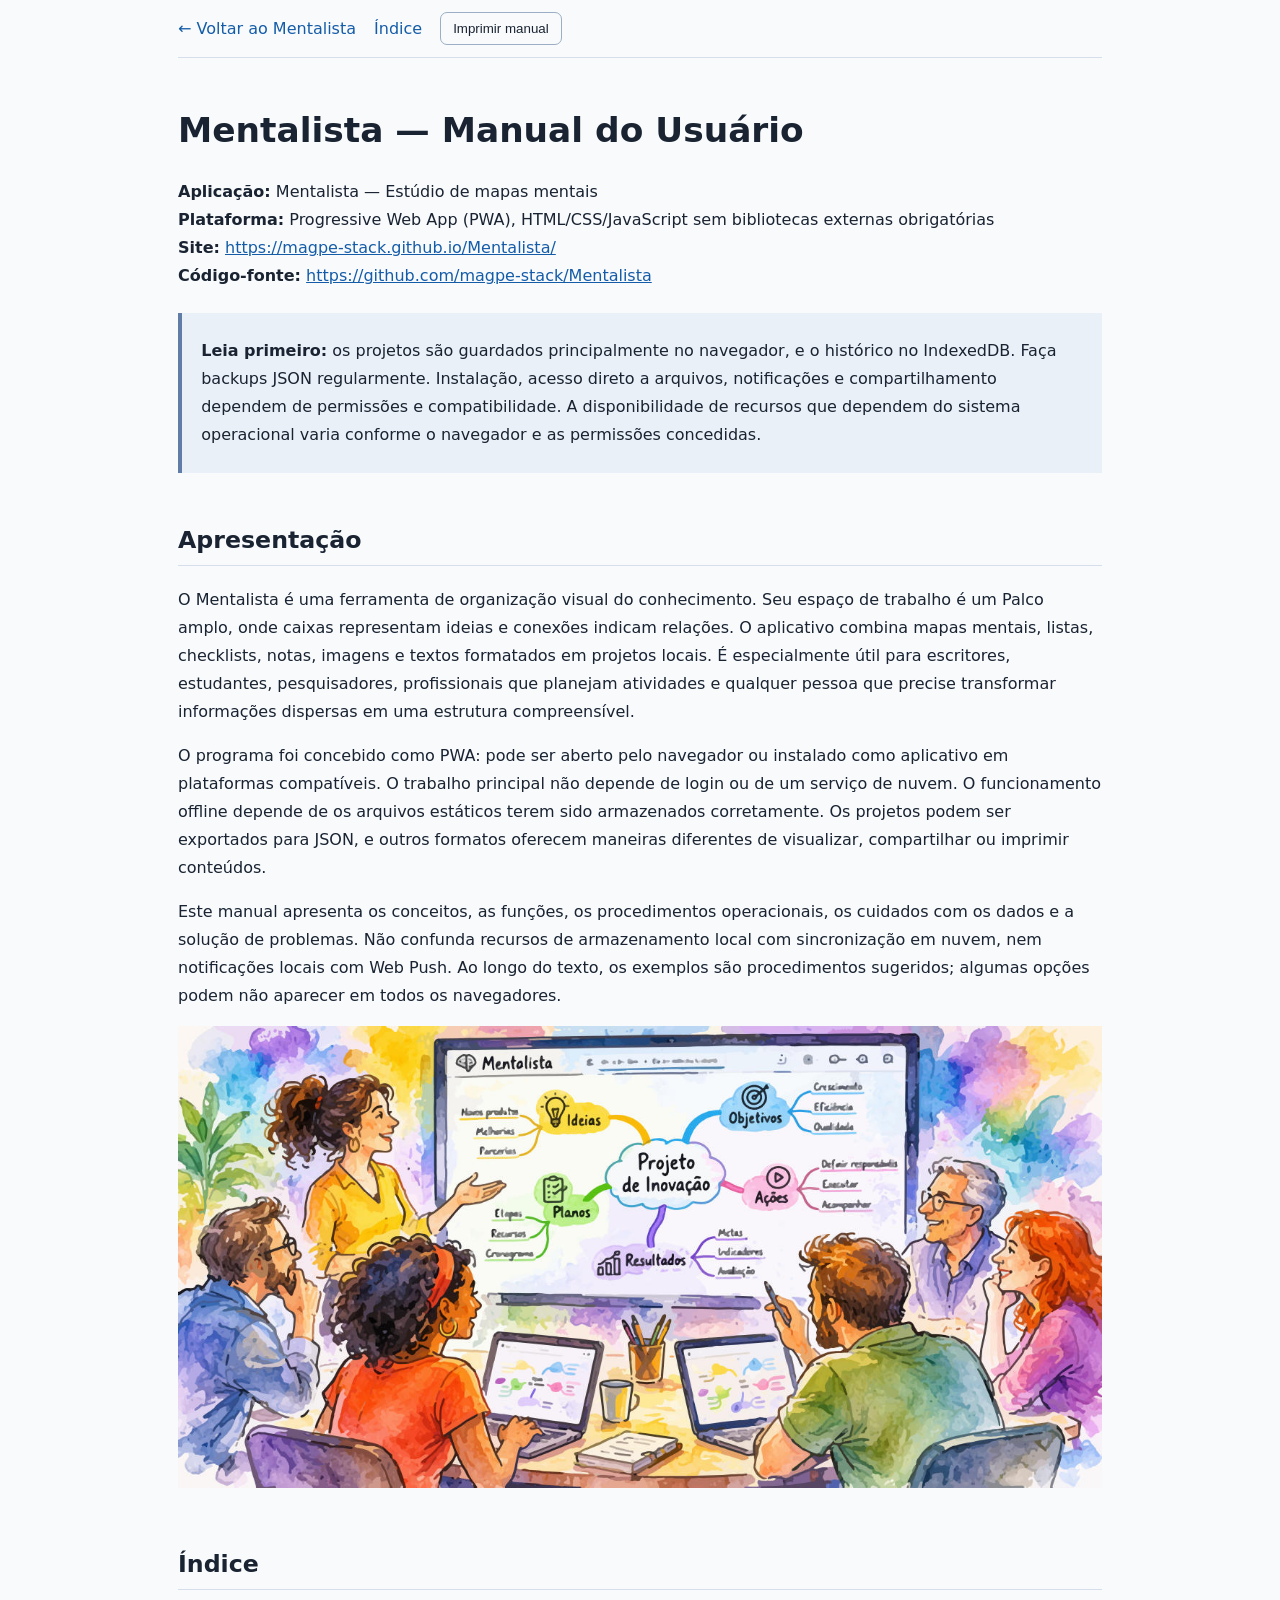
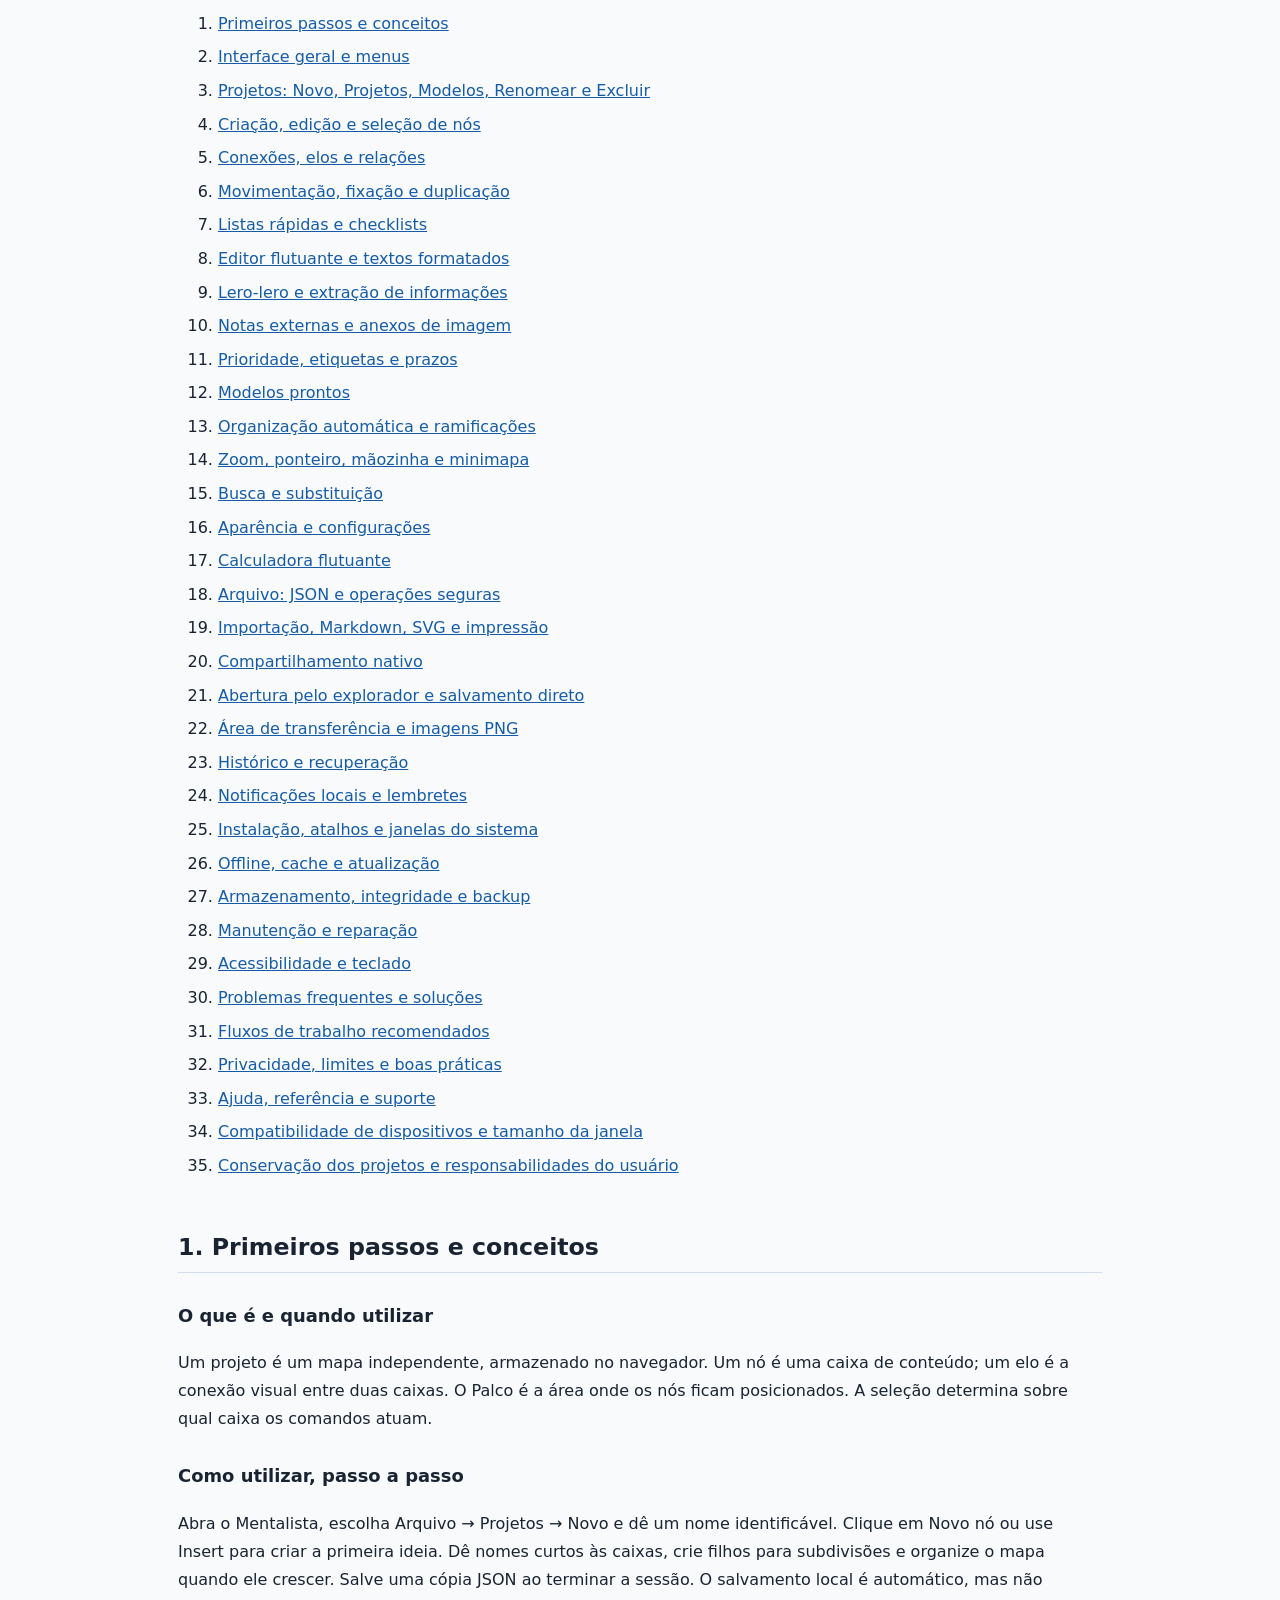
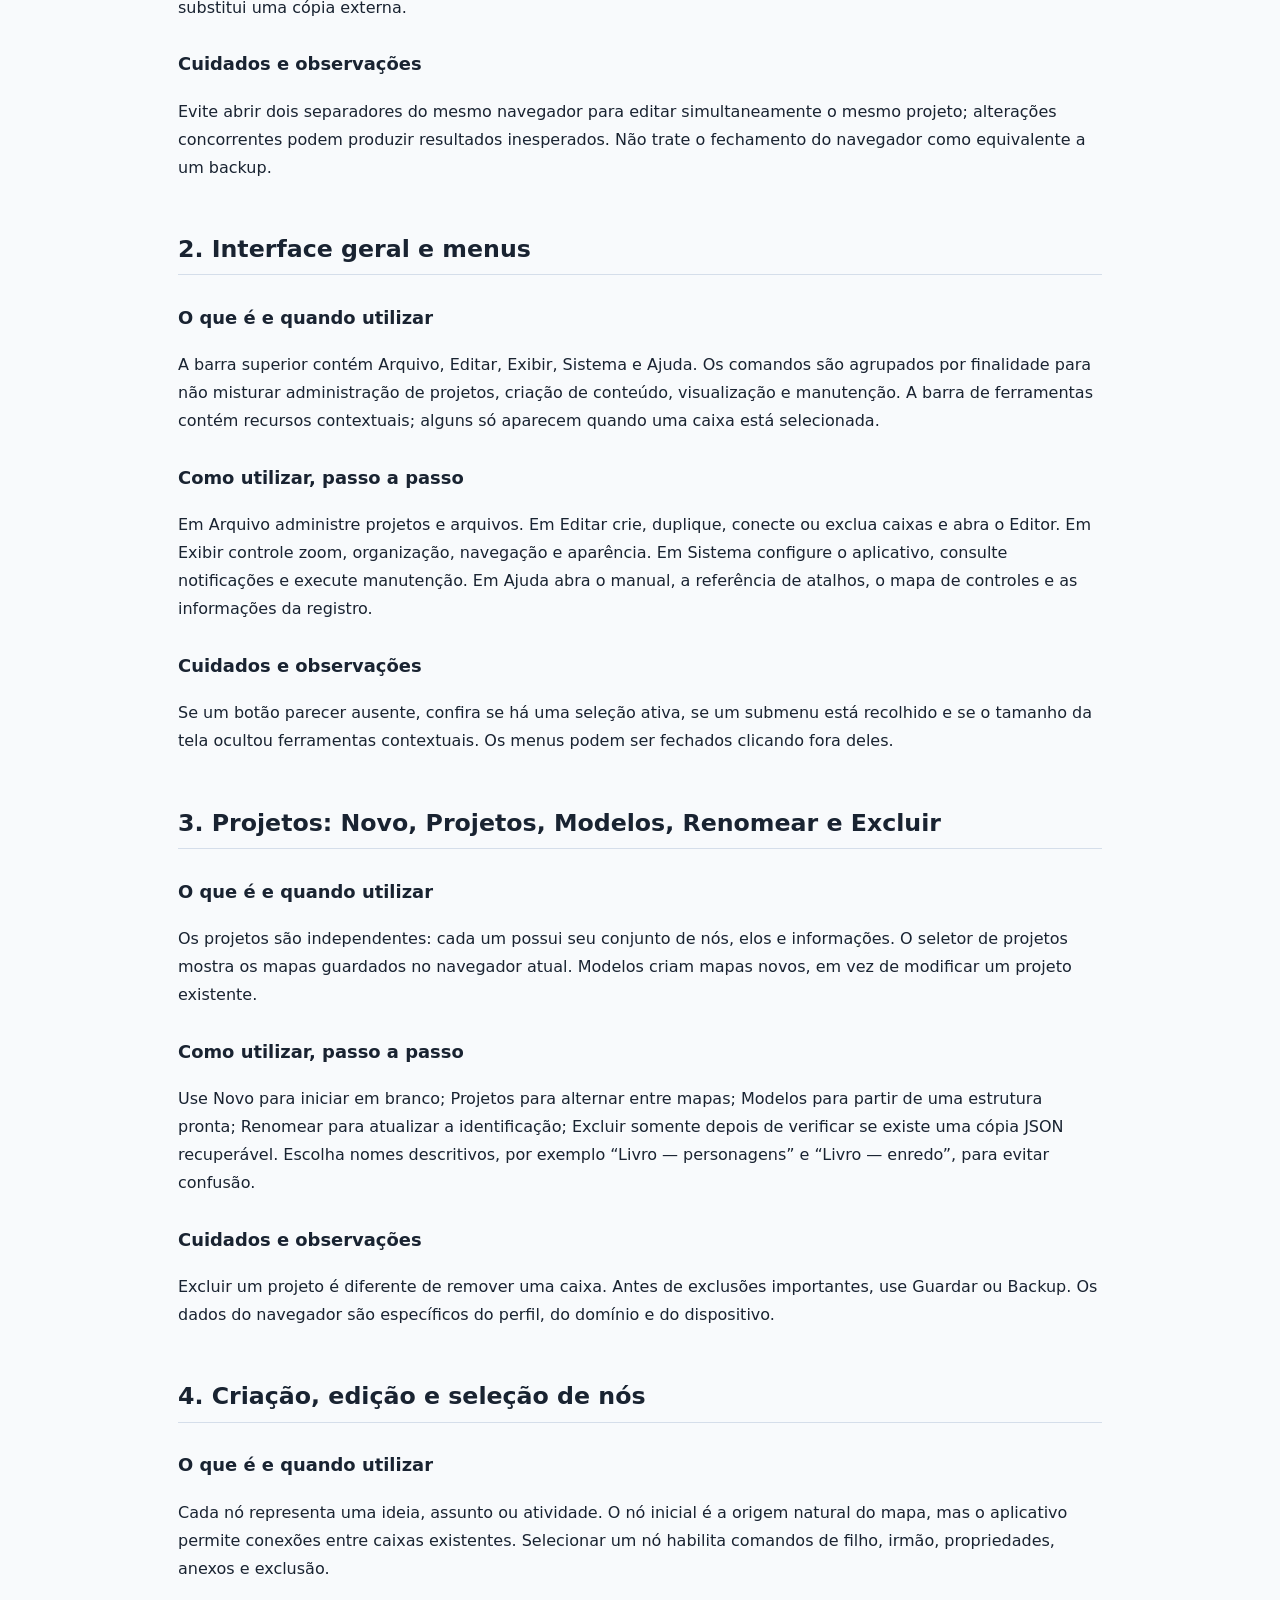
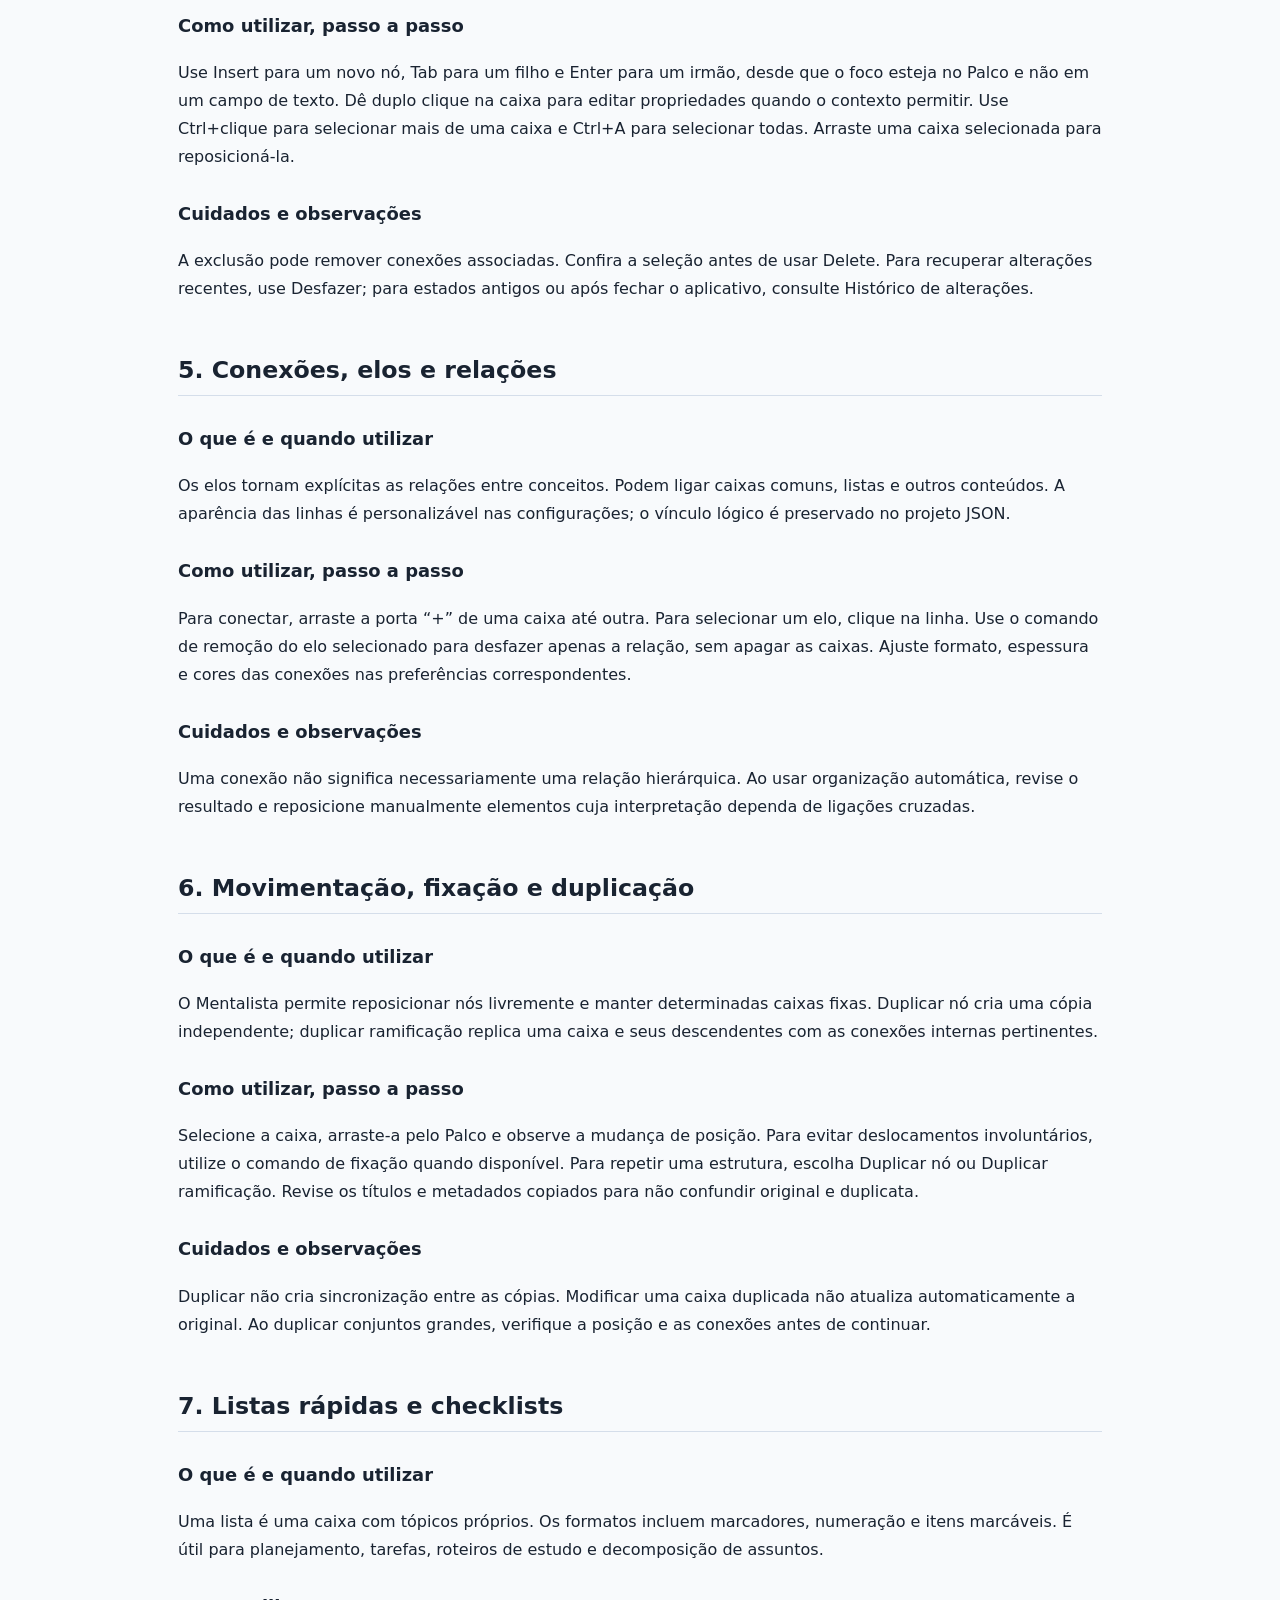
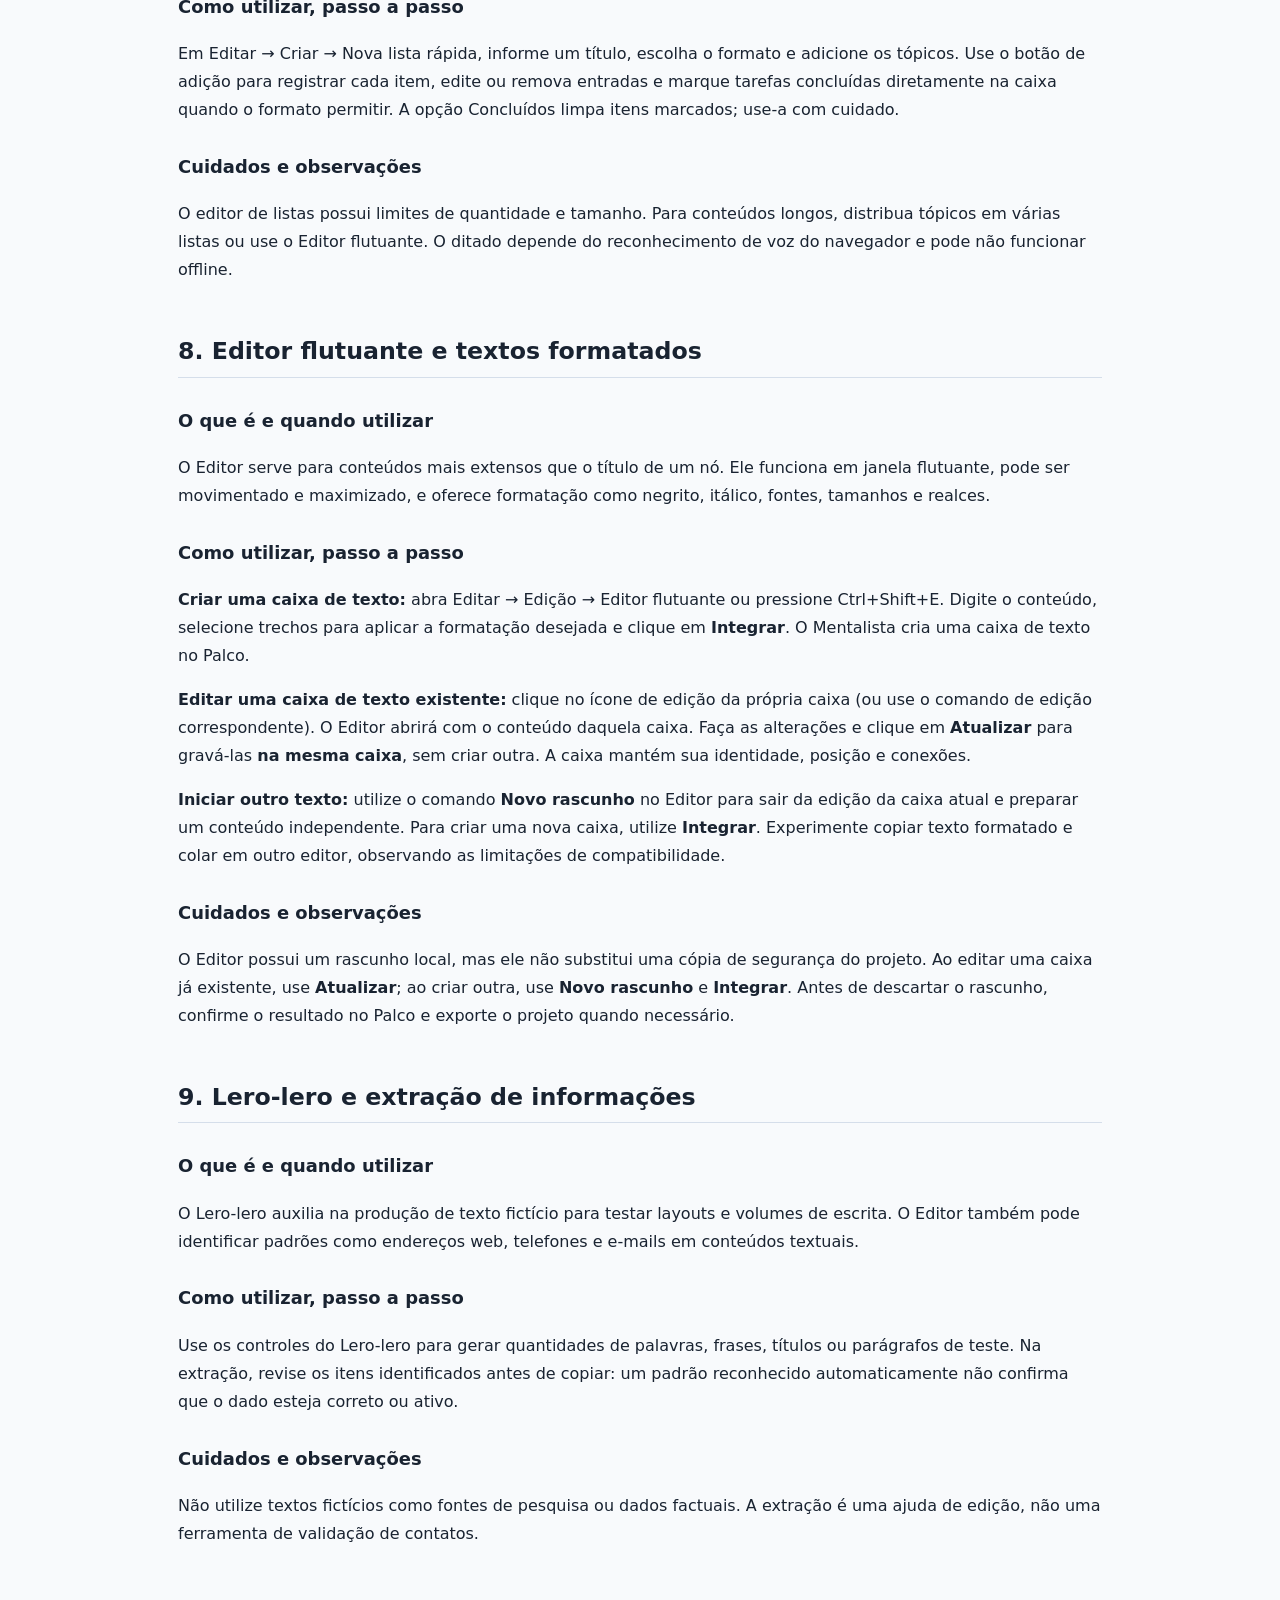
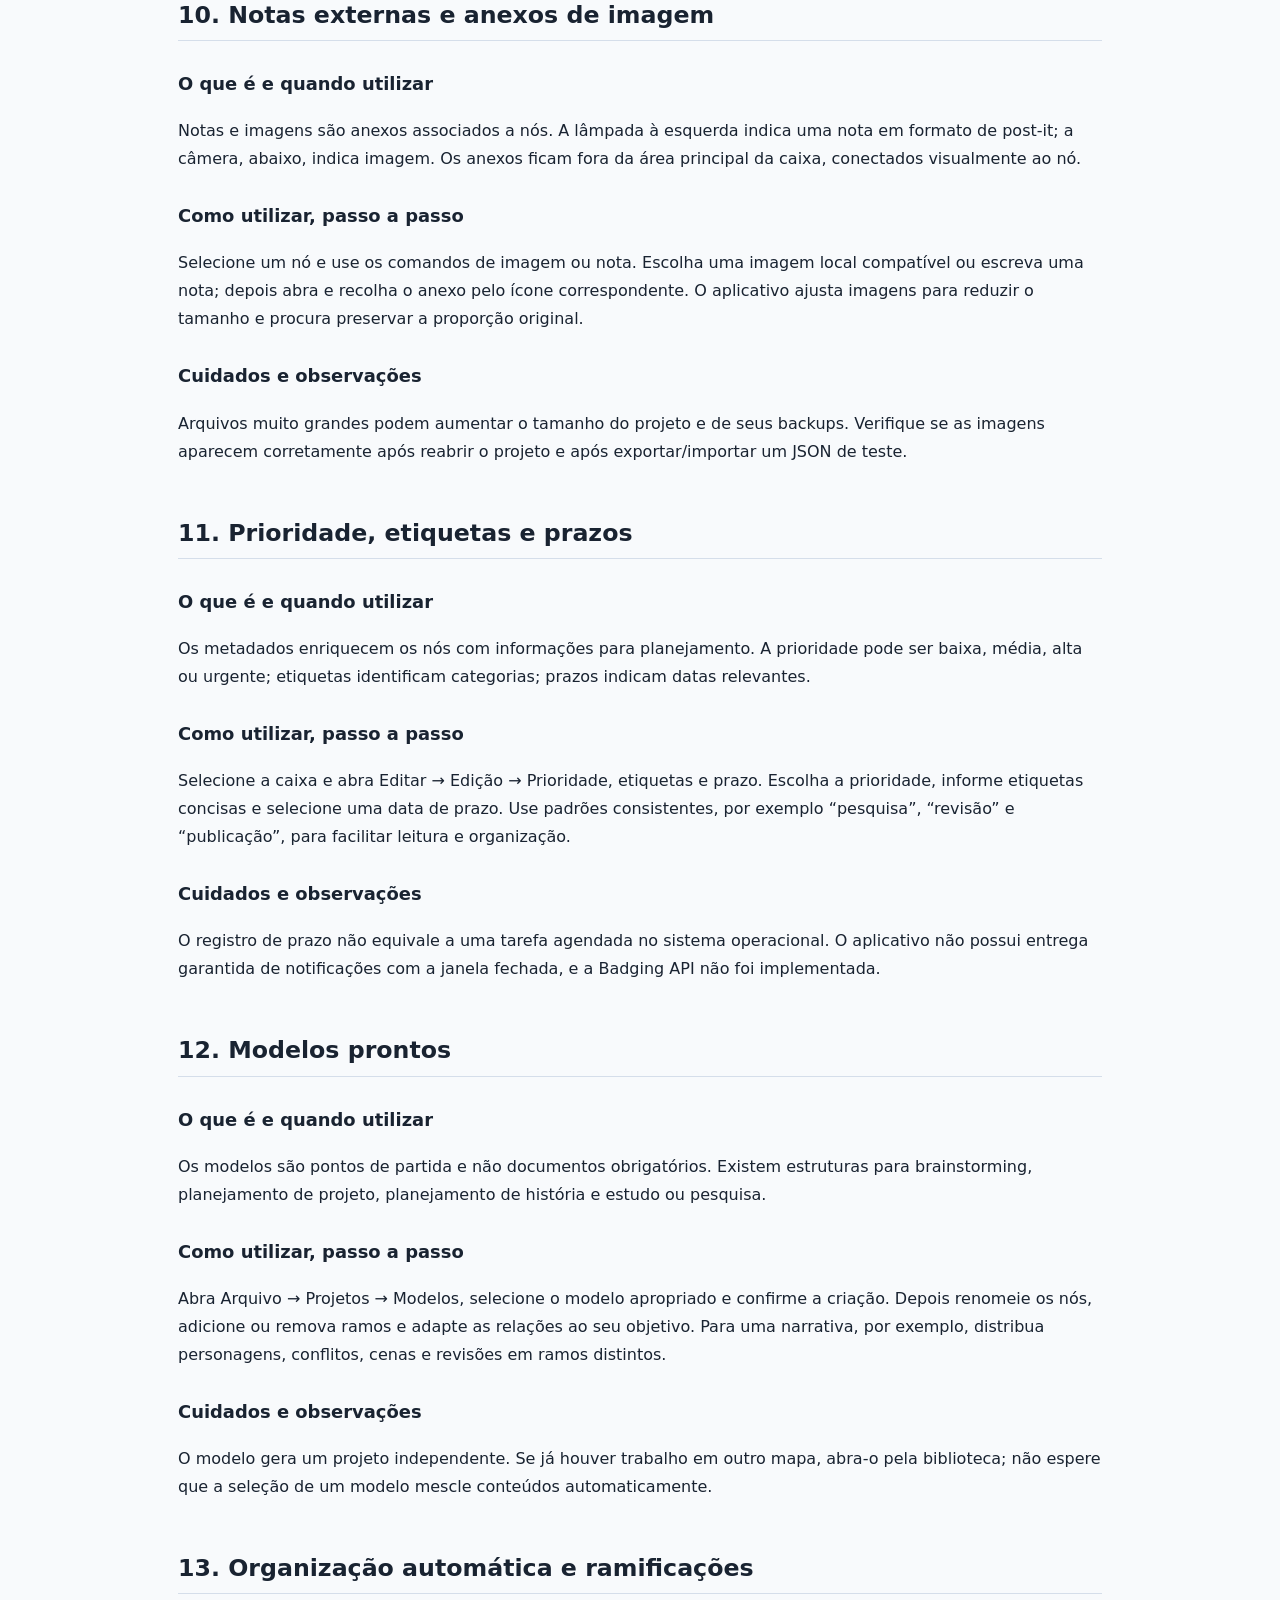
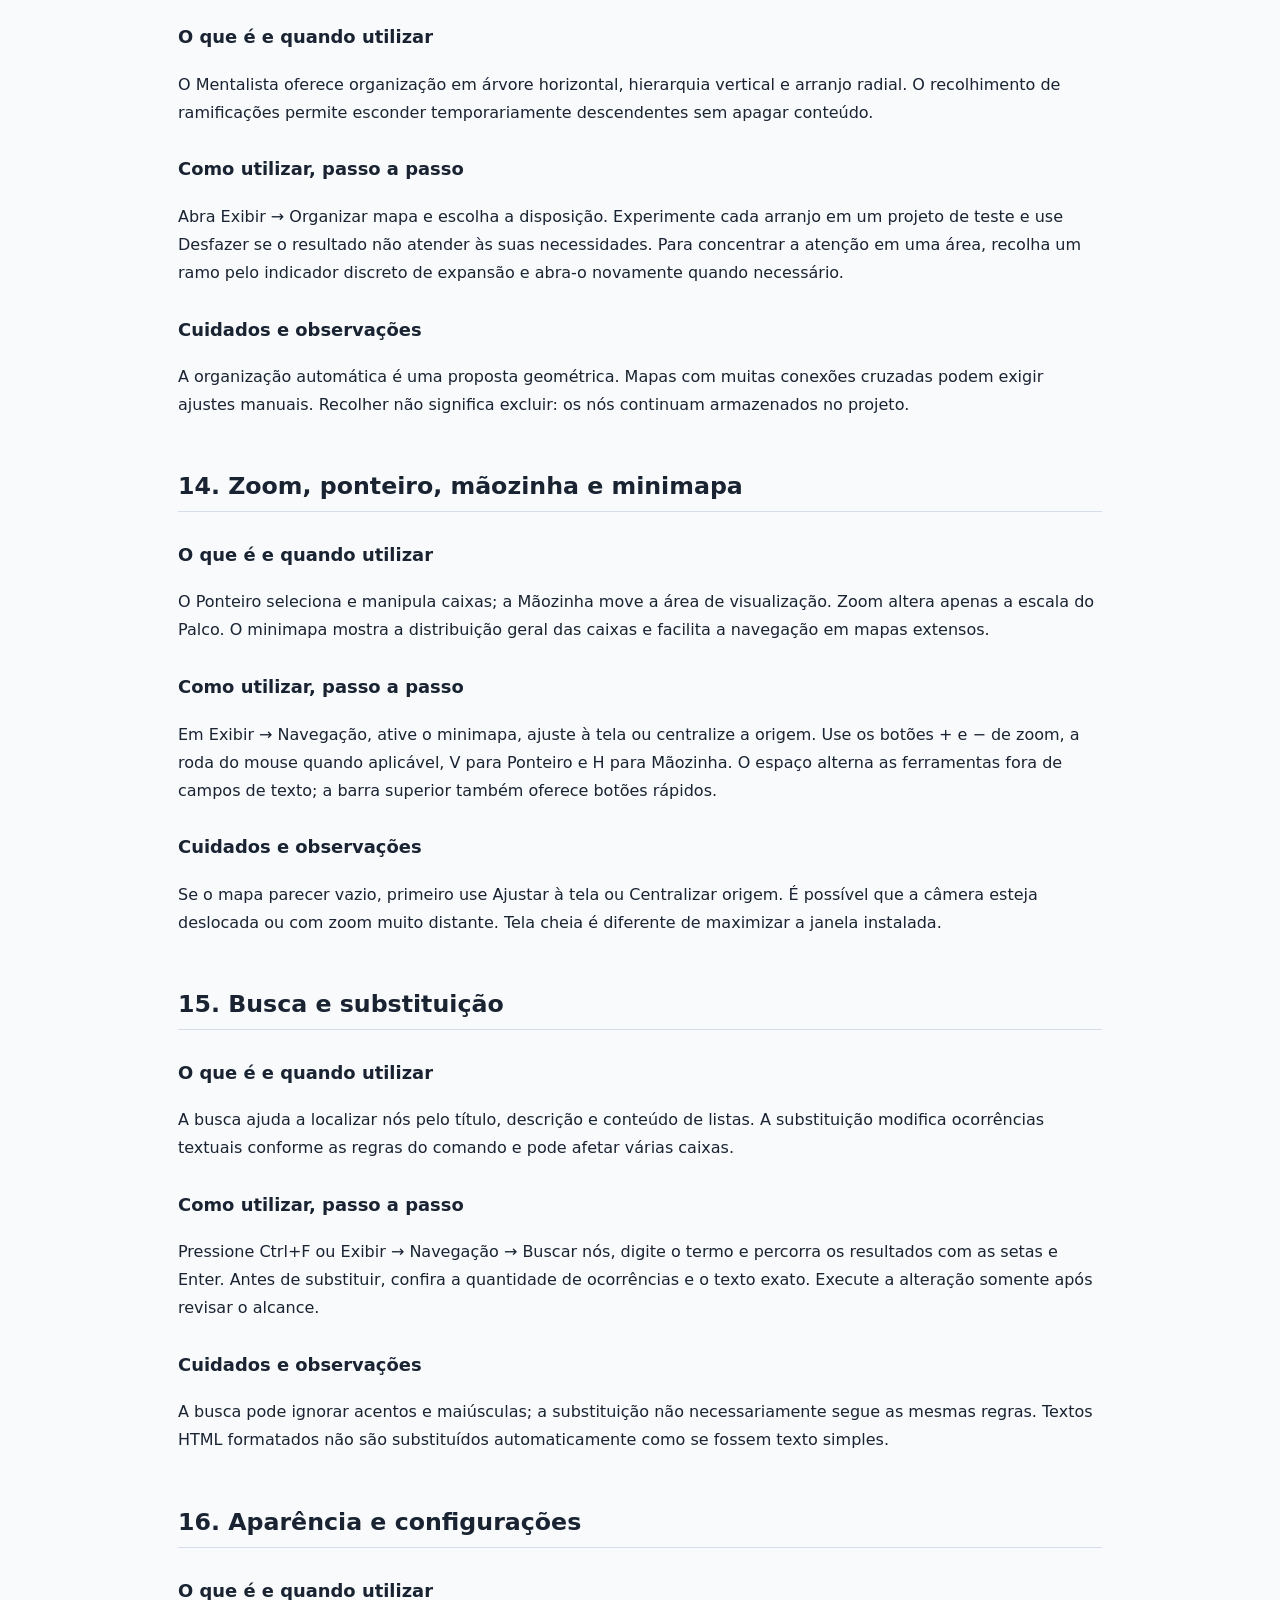
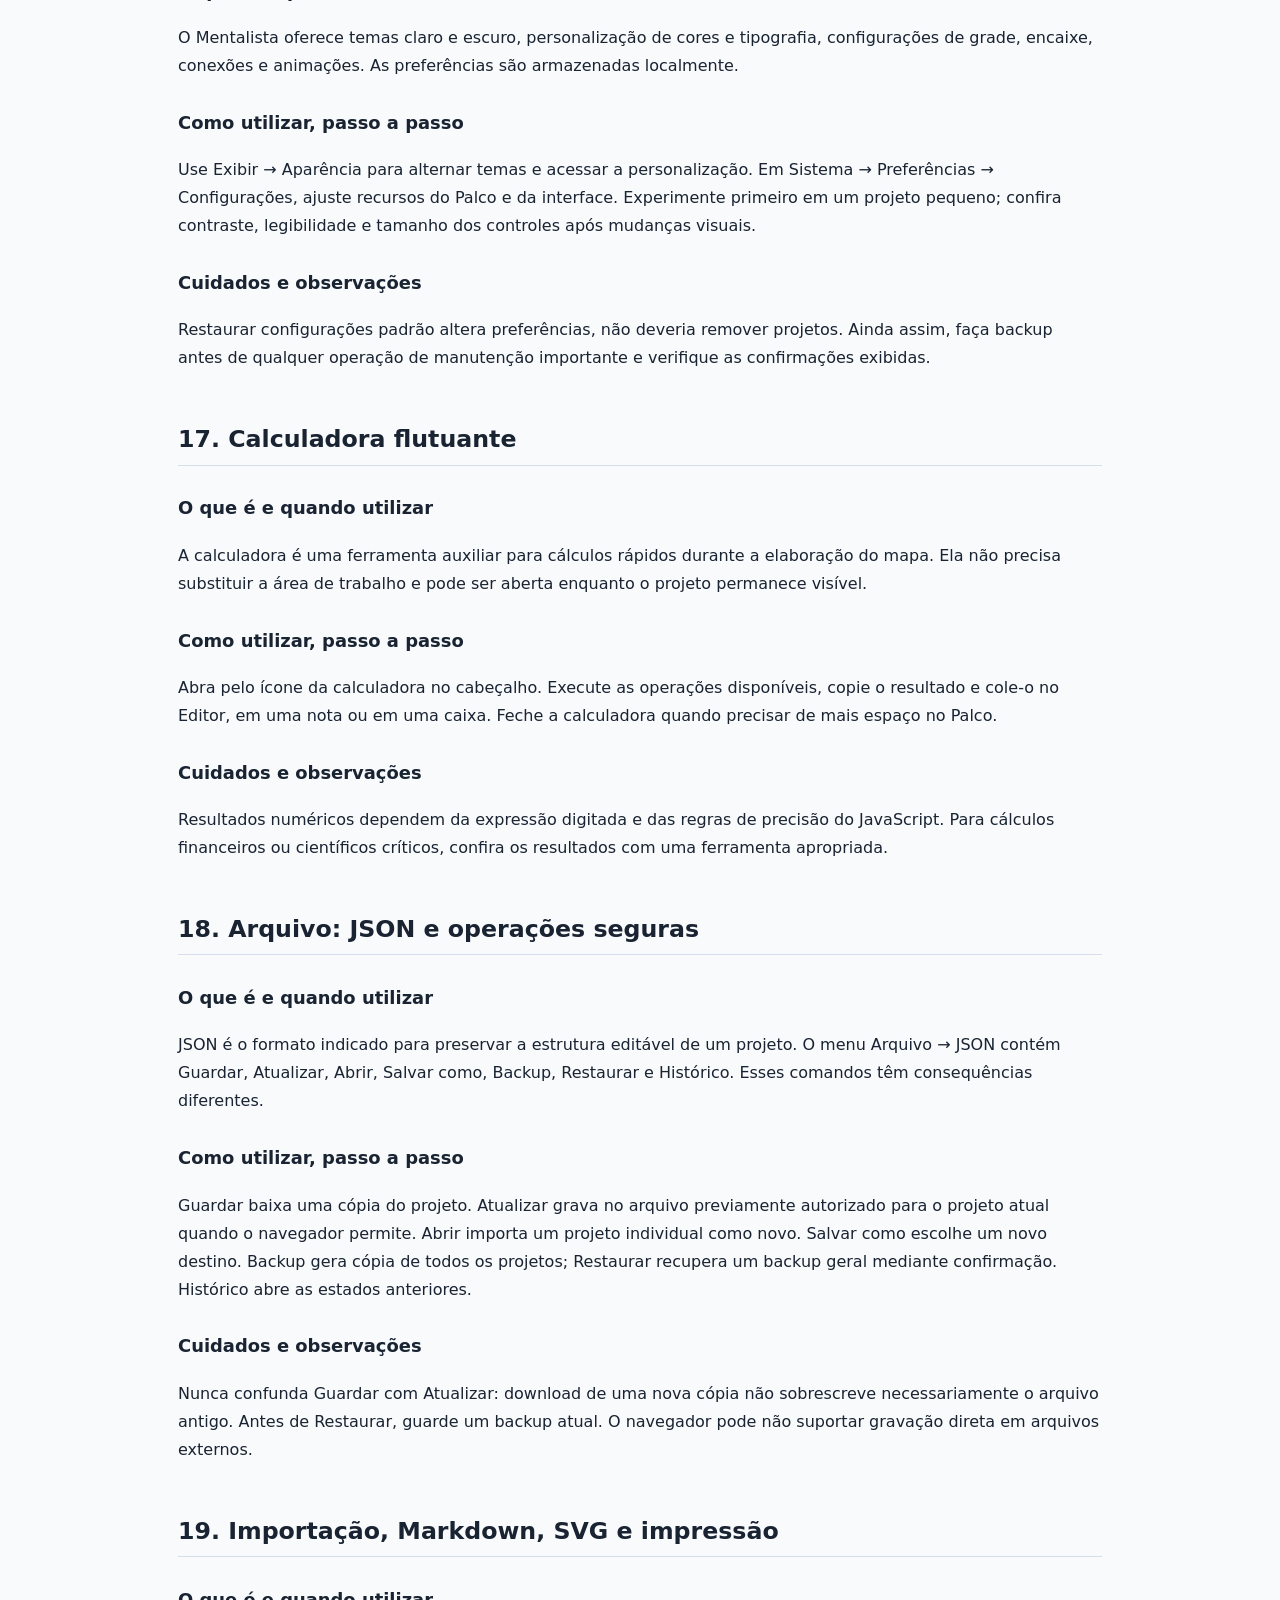
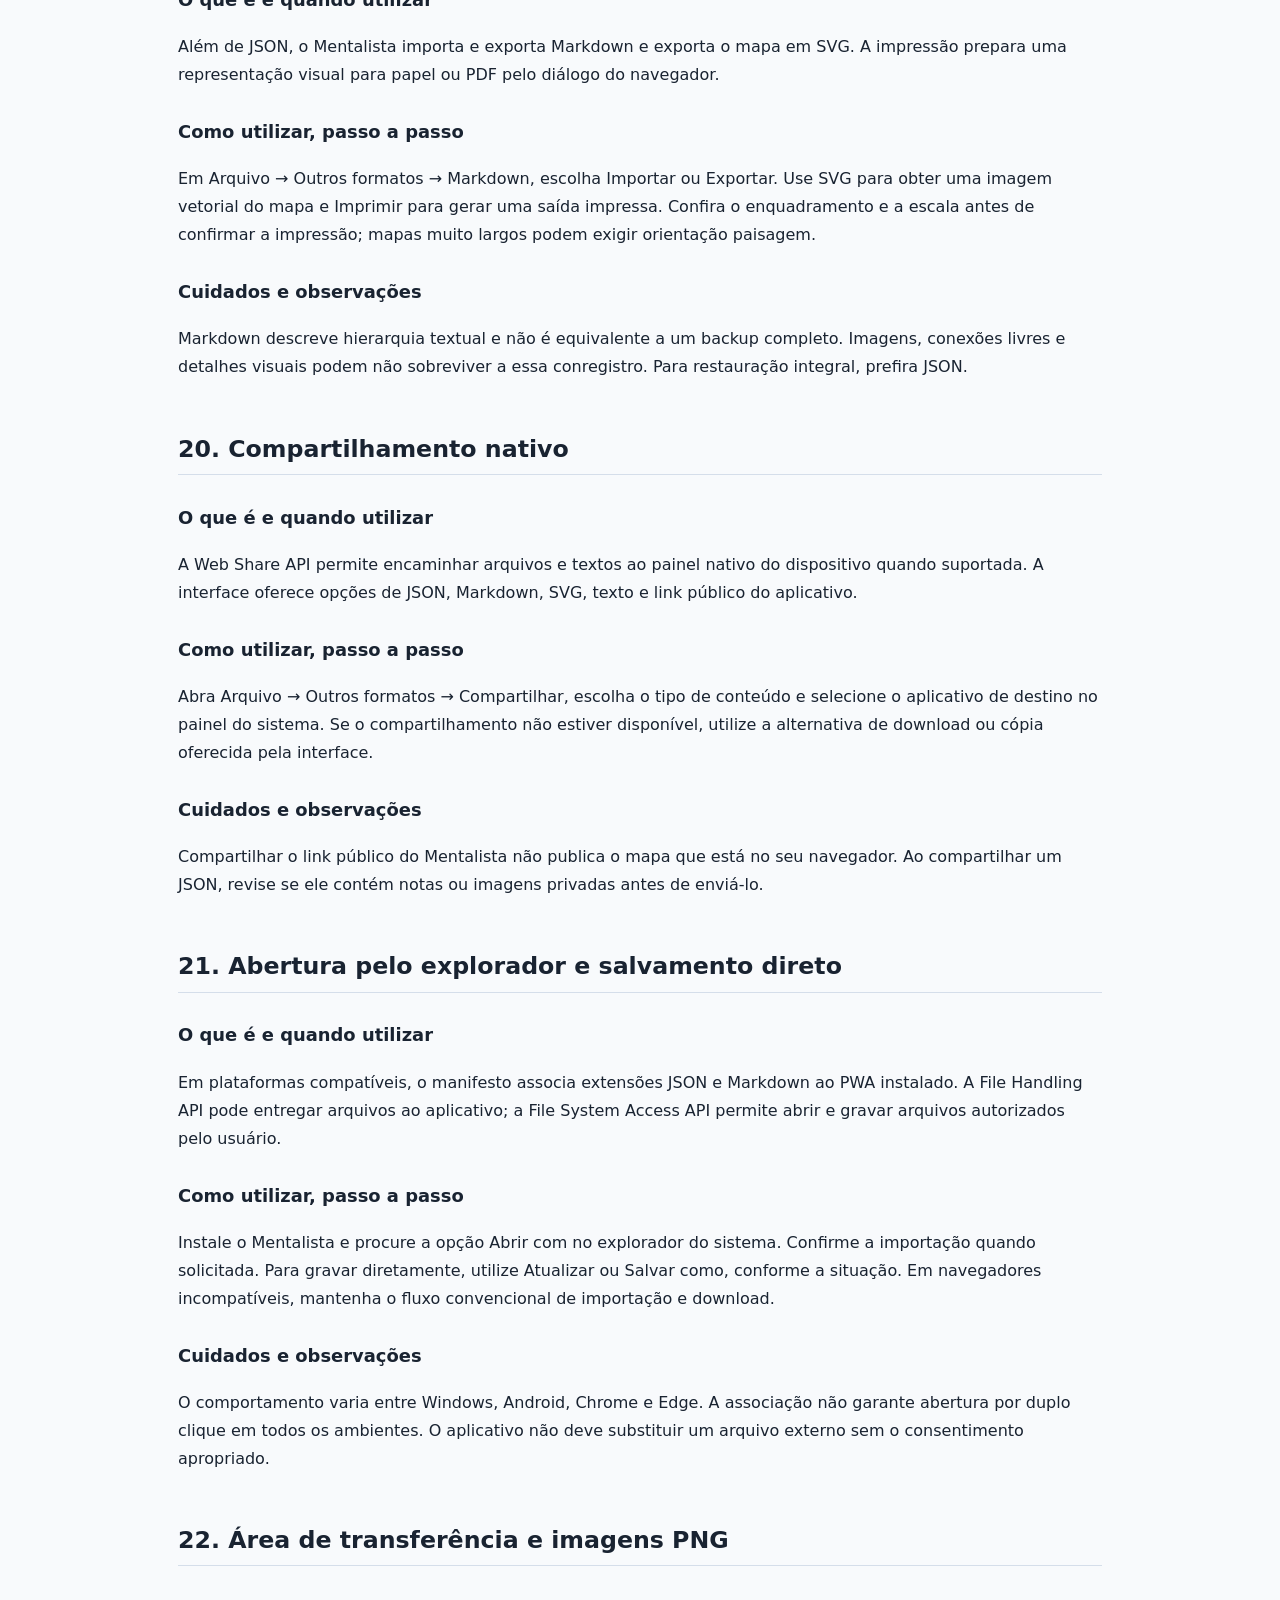
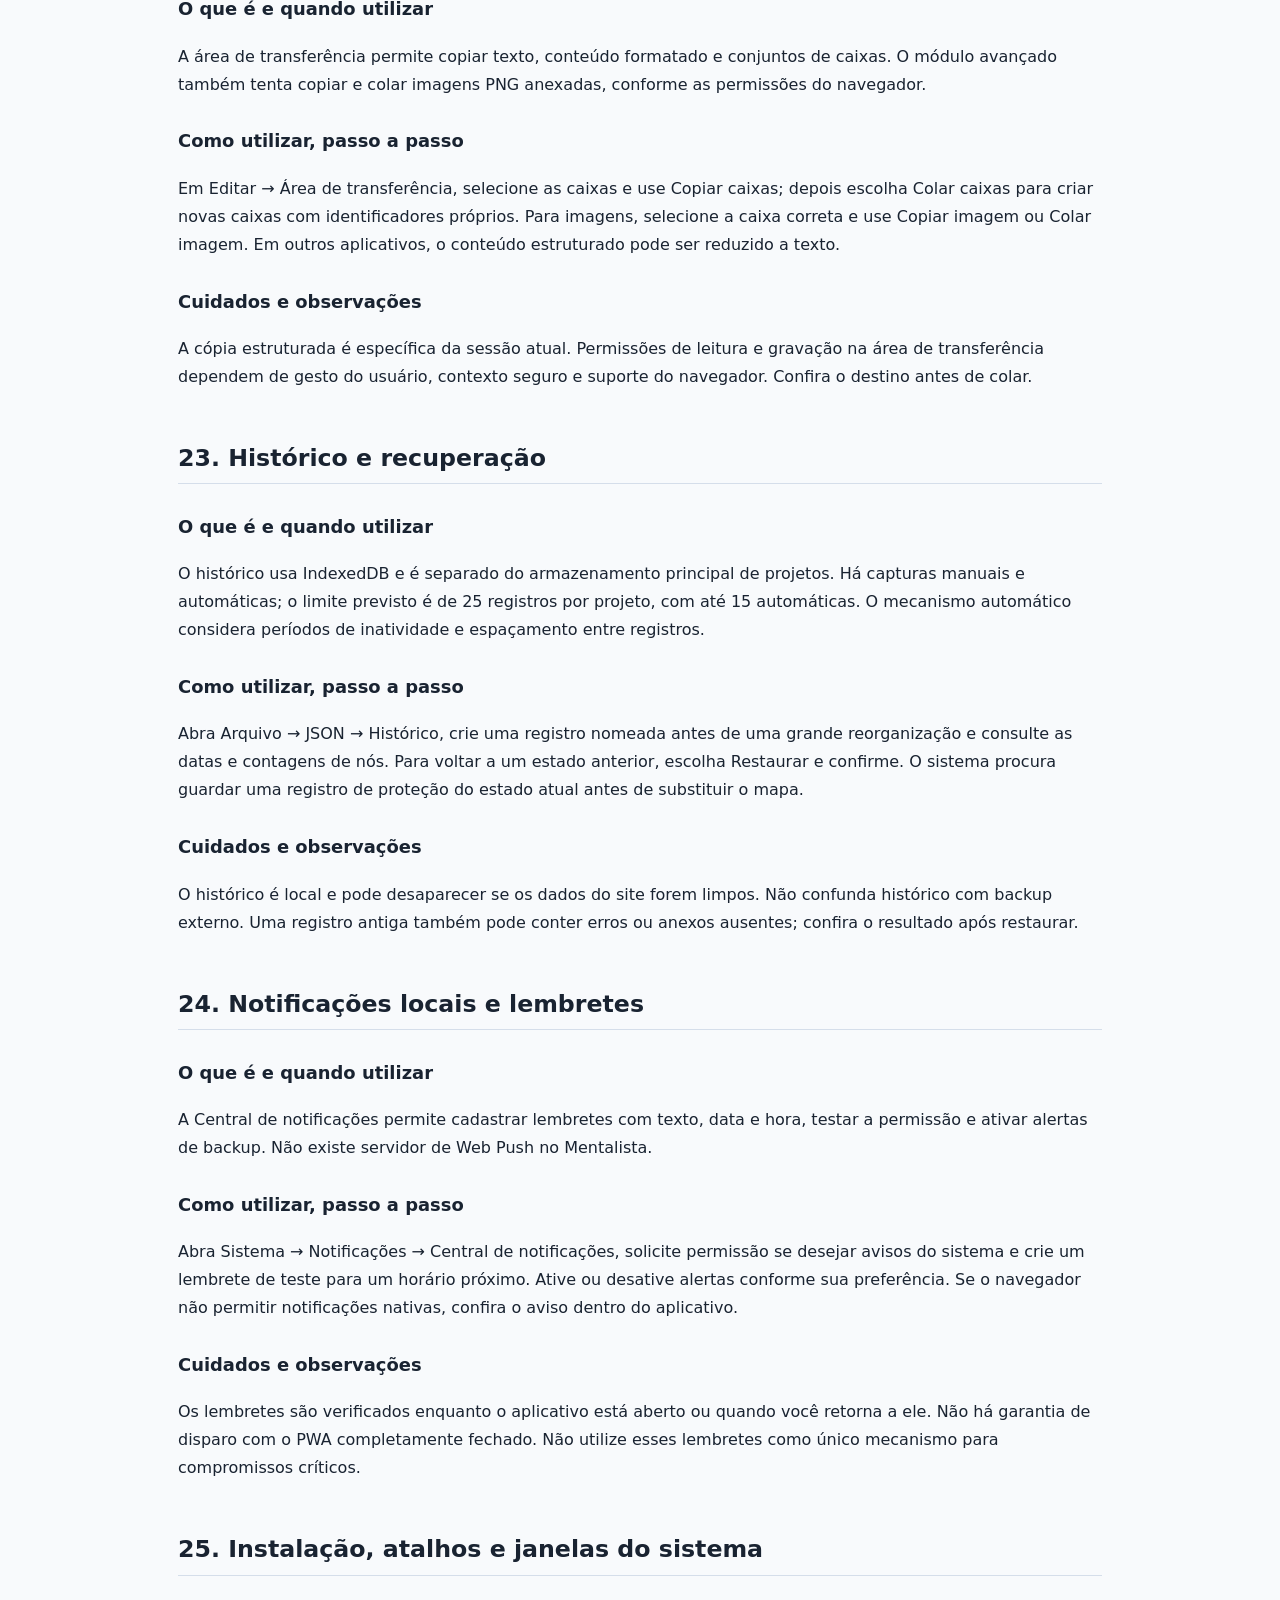
==== commit cbcd0993: "Update MANUAL.html" ====
--- a/MANUAL.html
+++ b/MANUAL.html
@@ -10,6 +10,13 @@
 <p>O Mentalista é uma ferramenta de organização visual do conhecimento. Seu espaço de trabalho é um Palco amplo, onde caixas representam ideias e conexões indicam relações. O aplicativo combina mapas mentais, listas, checklists, notas, imagens e textos formatados em projetos locais. É especialmente útil para escritores, estudantes, pesquisadores, profissionais que planejam atividades e qualquer pessoa que precise transformar informações dispersas em uma estrutura compreensível.</p>
 <p>O programa foi concebido como PWA: pode ser aberto pelo navegador ou instalado como aplicativo em plataformas compatíveis. O trabalho principal não depende de login ou de um serviço de nuvem. O funcionamento offline depende de os arquivos estáticos terem sido armazenados corretamente. Os projetos podem ser exportados para JSON, e outros formatos oferecem maneiras diferentes de visualizar, compartilhar ou imprimir conteúdos.</p>
 <p>Este manual apresenta os conceitos, as funções, os procedimentos operacionais, os cuidados com os dados e a solução de problemas. Não confunda recursos de armazenamento local com sincronização em nuvem, nem notificações locais com Web Push. Ao longo do texto, os exemplos são procedimentos sugeridos; algumas opções podem não aparecer em todos os navegadores.</p>
+
+
+<div align="center">
+  <img src="assets/MentalistaCover.jpg" alt="Capa do Mentalista" width="100%">
+</div>
+
+  
 <h2 id="indice">Índice</h2>
 <ol>
 <li><a href="#primeiros-passos-e-conceitos">Primeiros passos e conceitos</a></li>
@@ -412,4 +419,4 @@
 <h3>Menu Ajuda</h3>
 <p><strong>Documentação:</strong> GitHub, Manual, Sobre.</p>
 <p><strong>Referência de controles:</strong> Atalhos, Mapa de Ícones e botões.</p>
-</main></body></html>+</main></body></html>
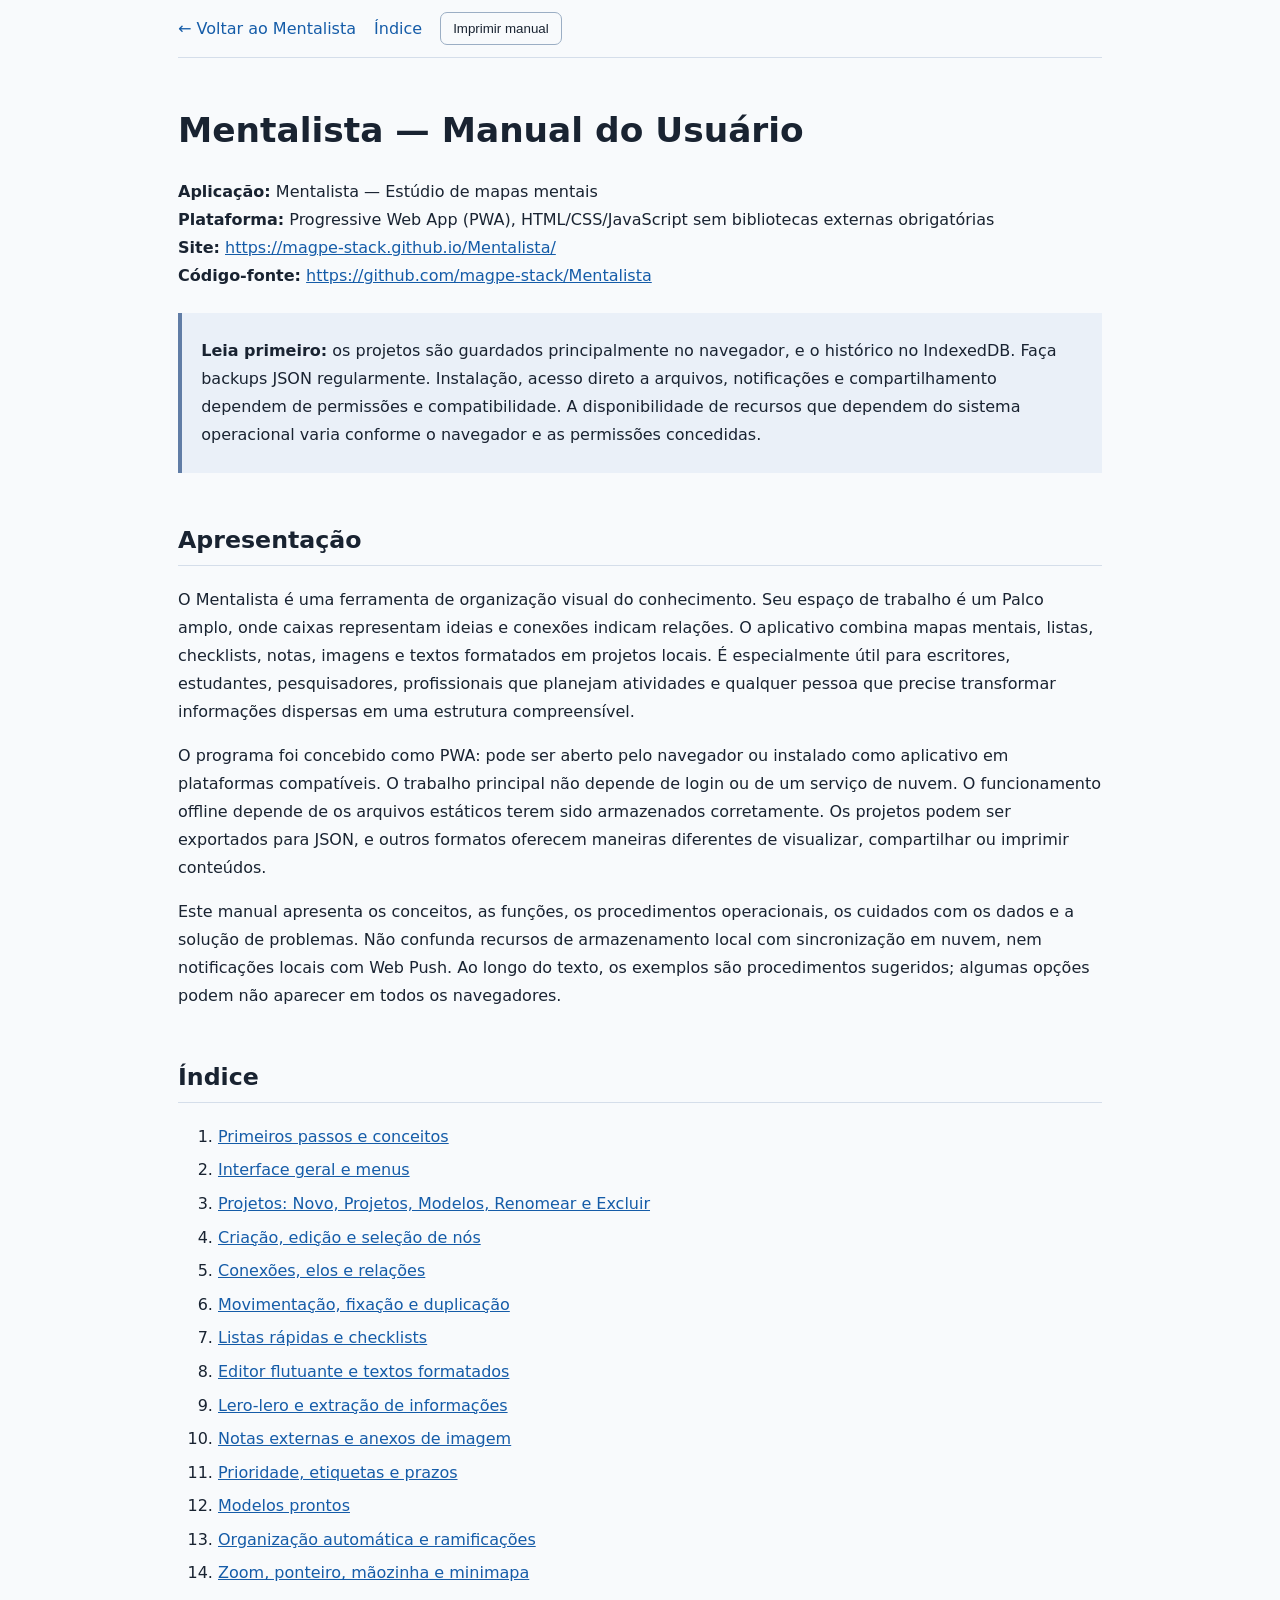
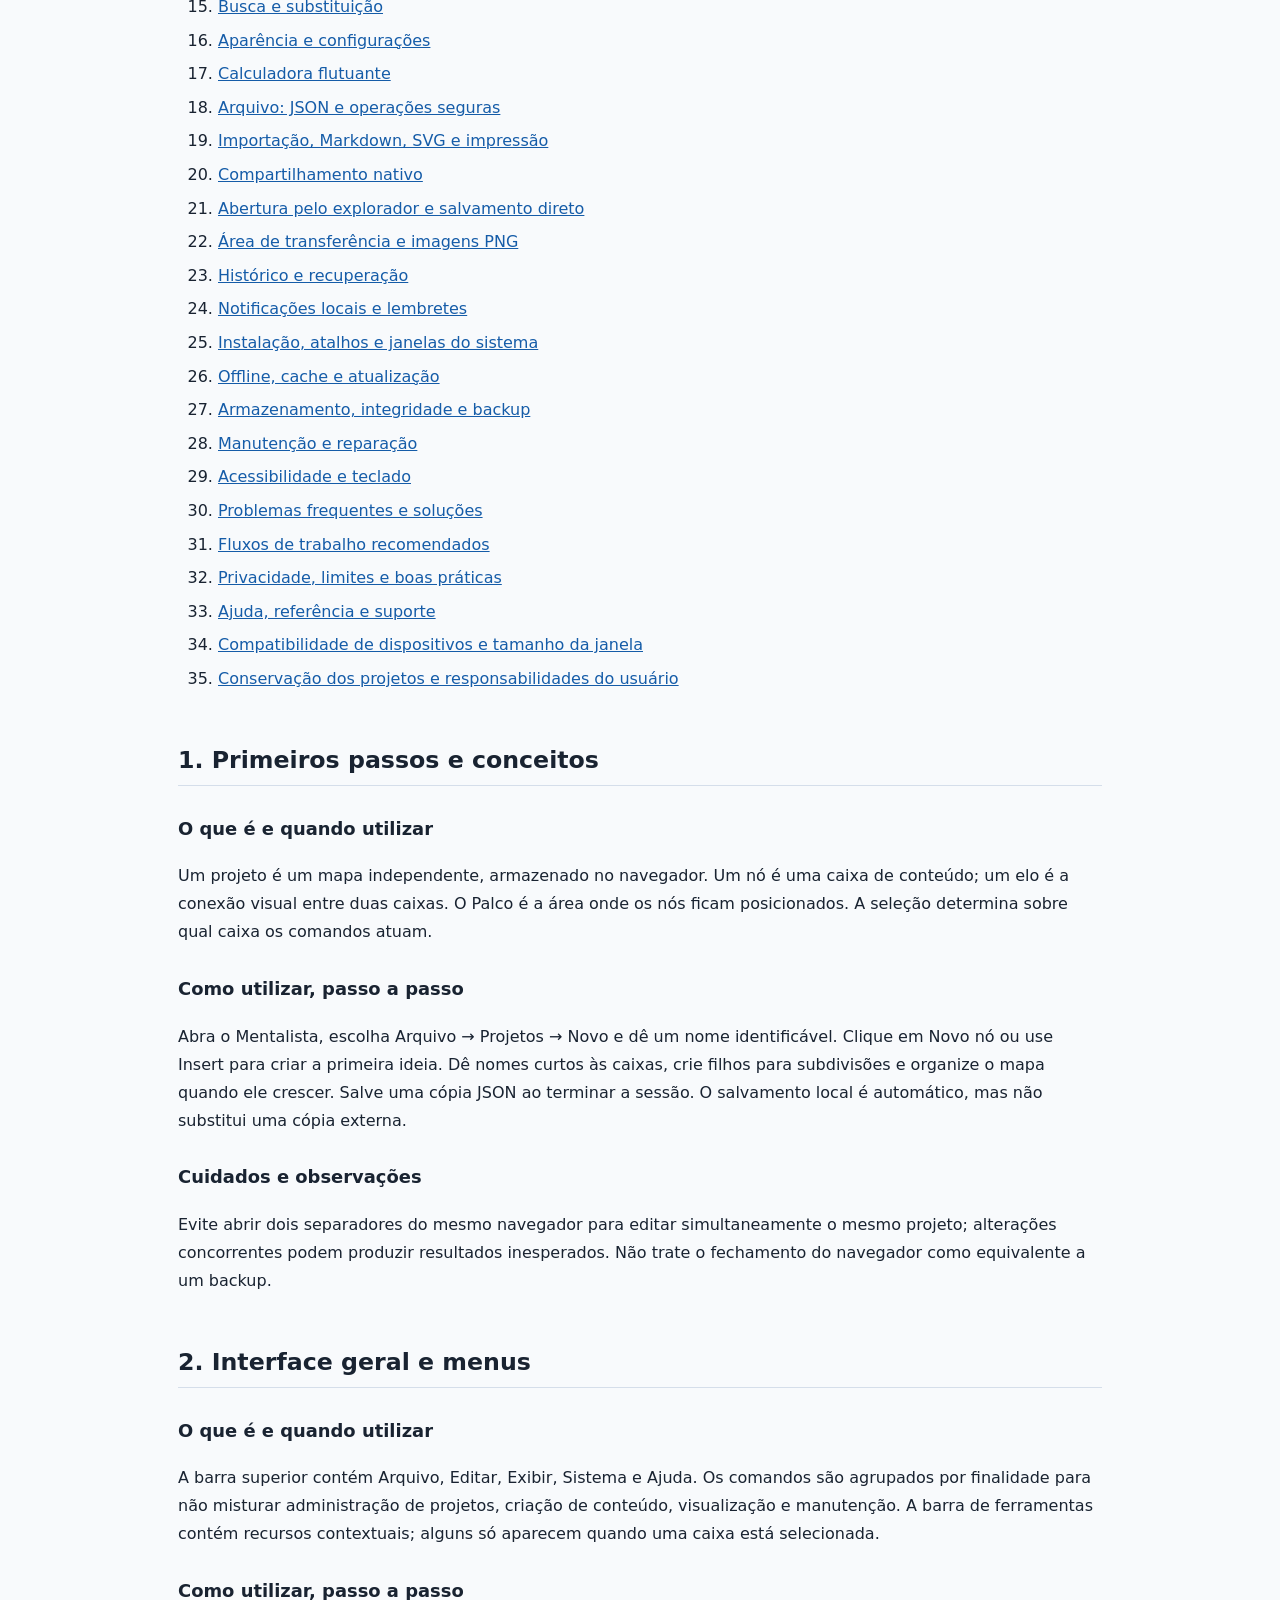
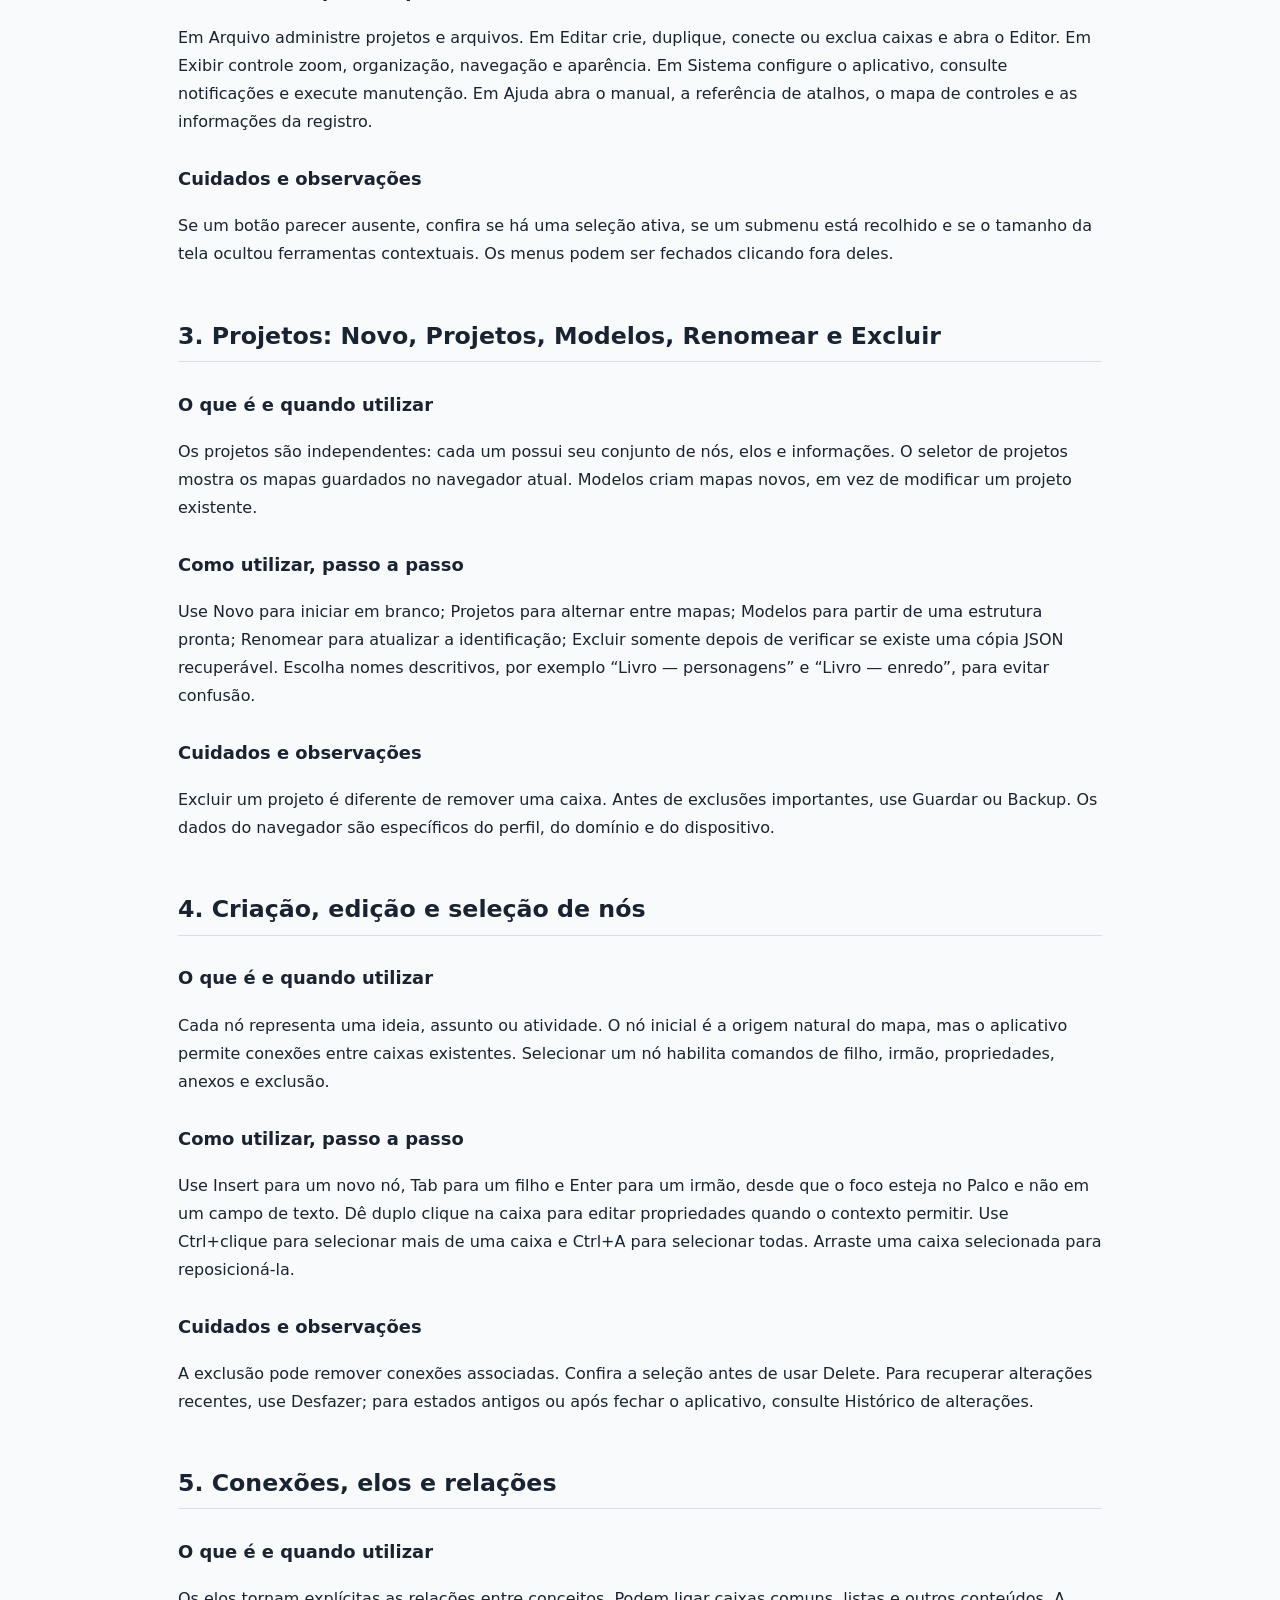
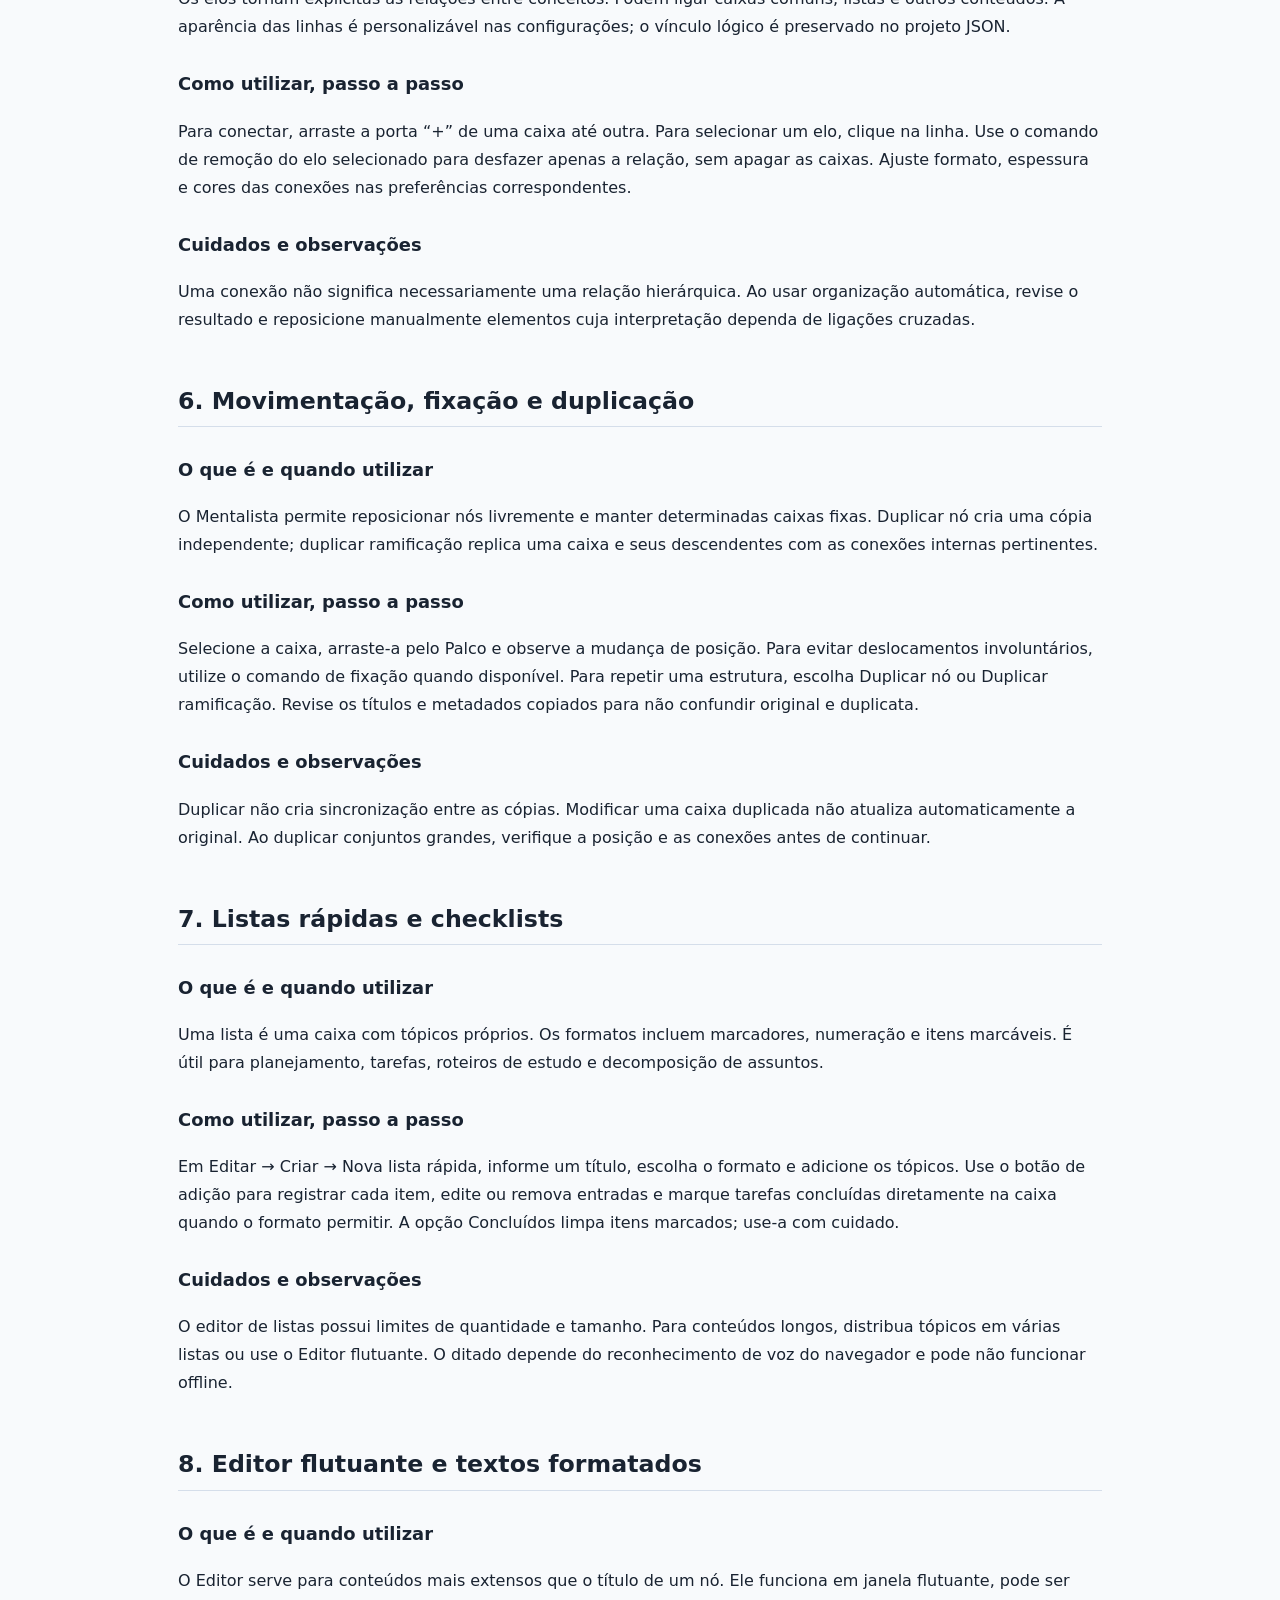
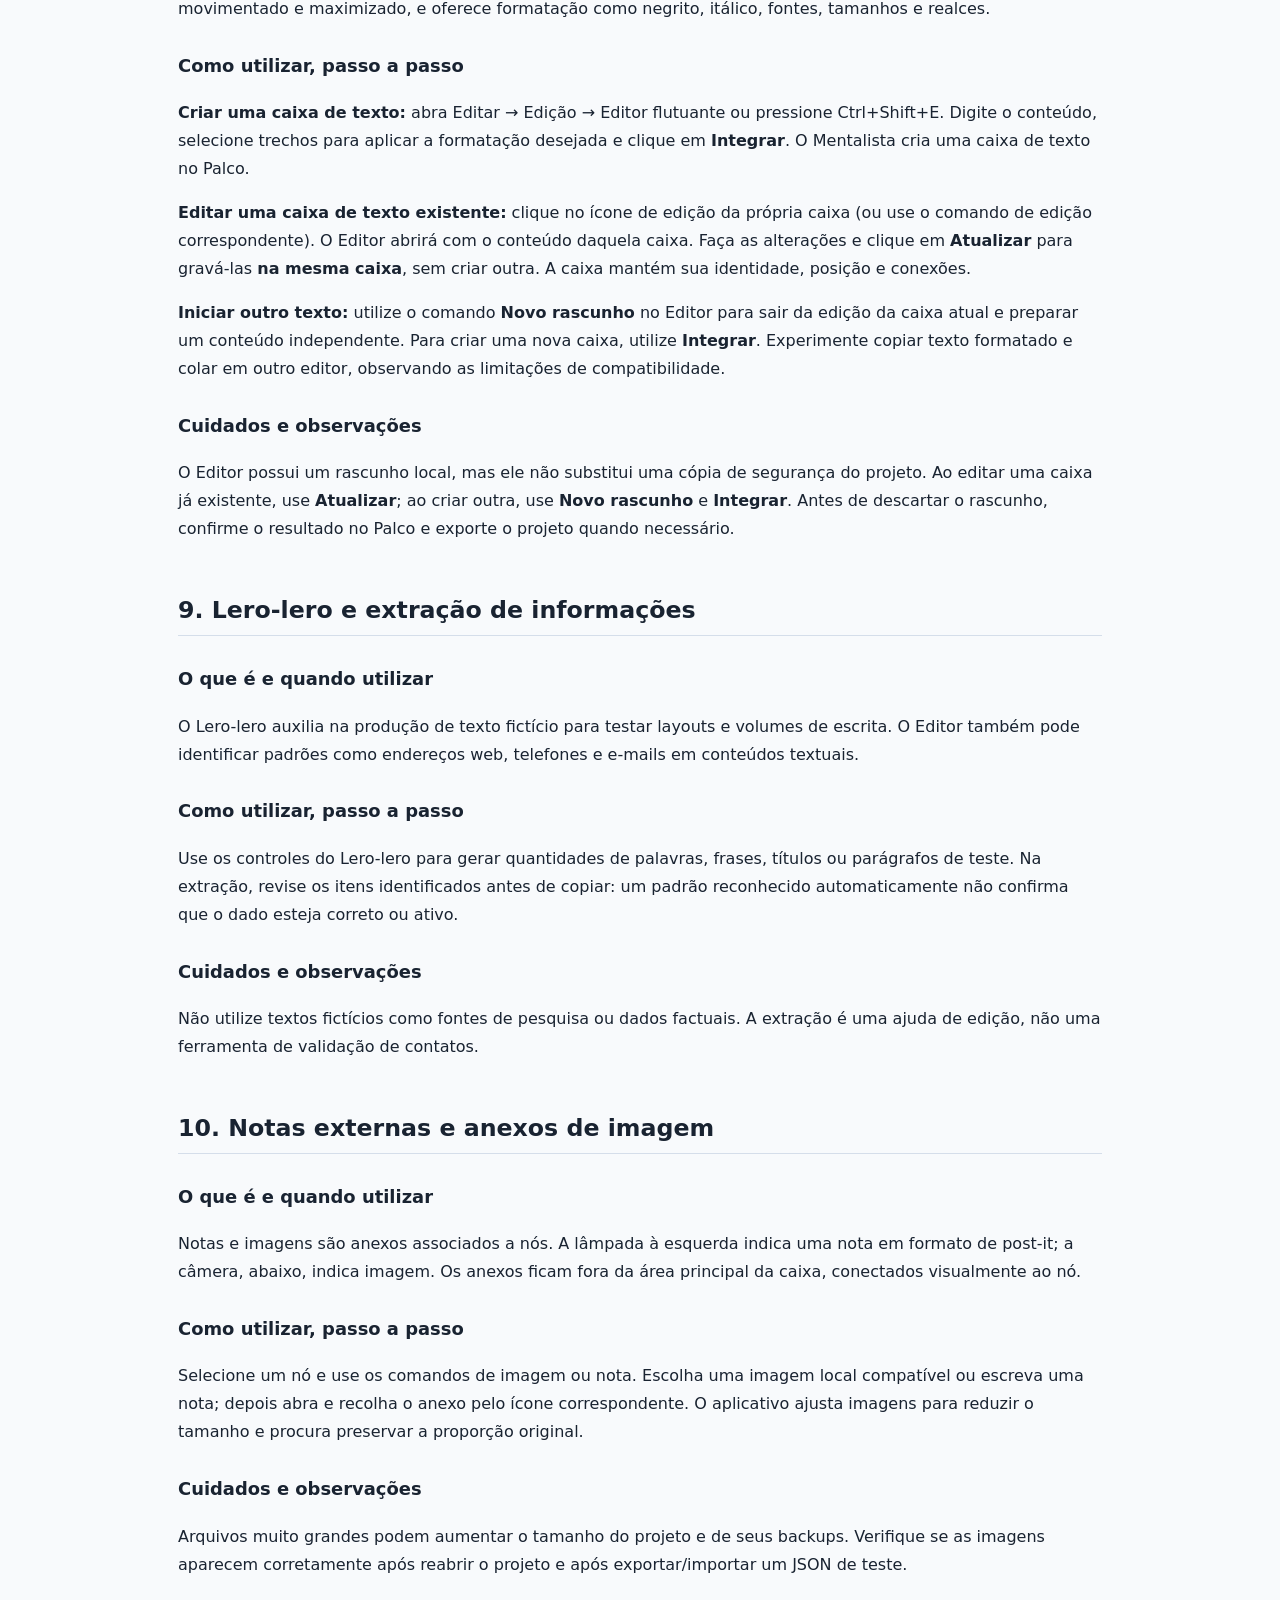
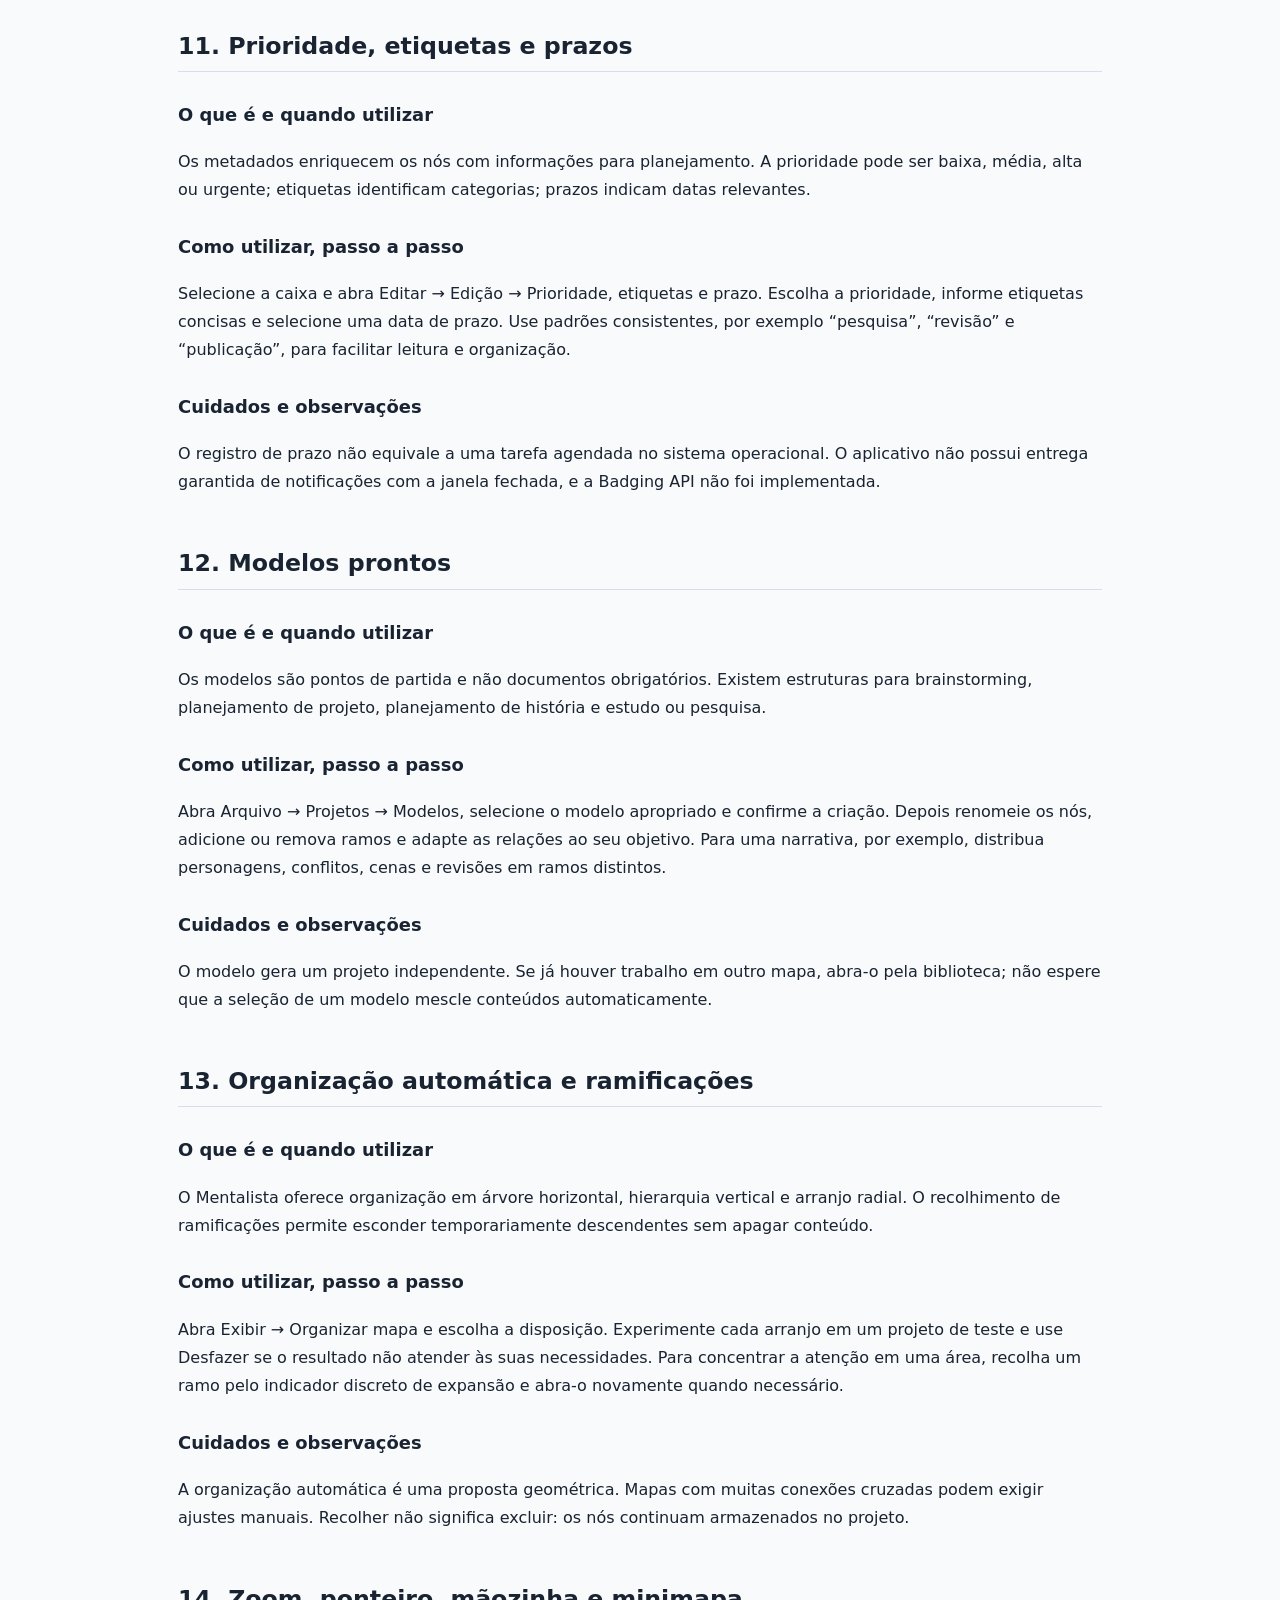
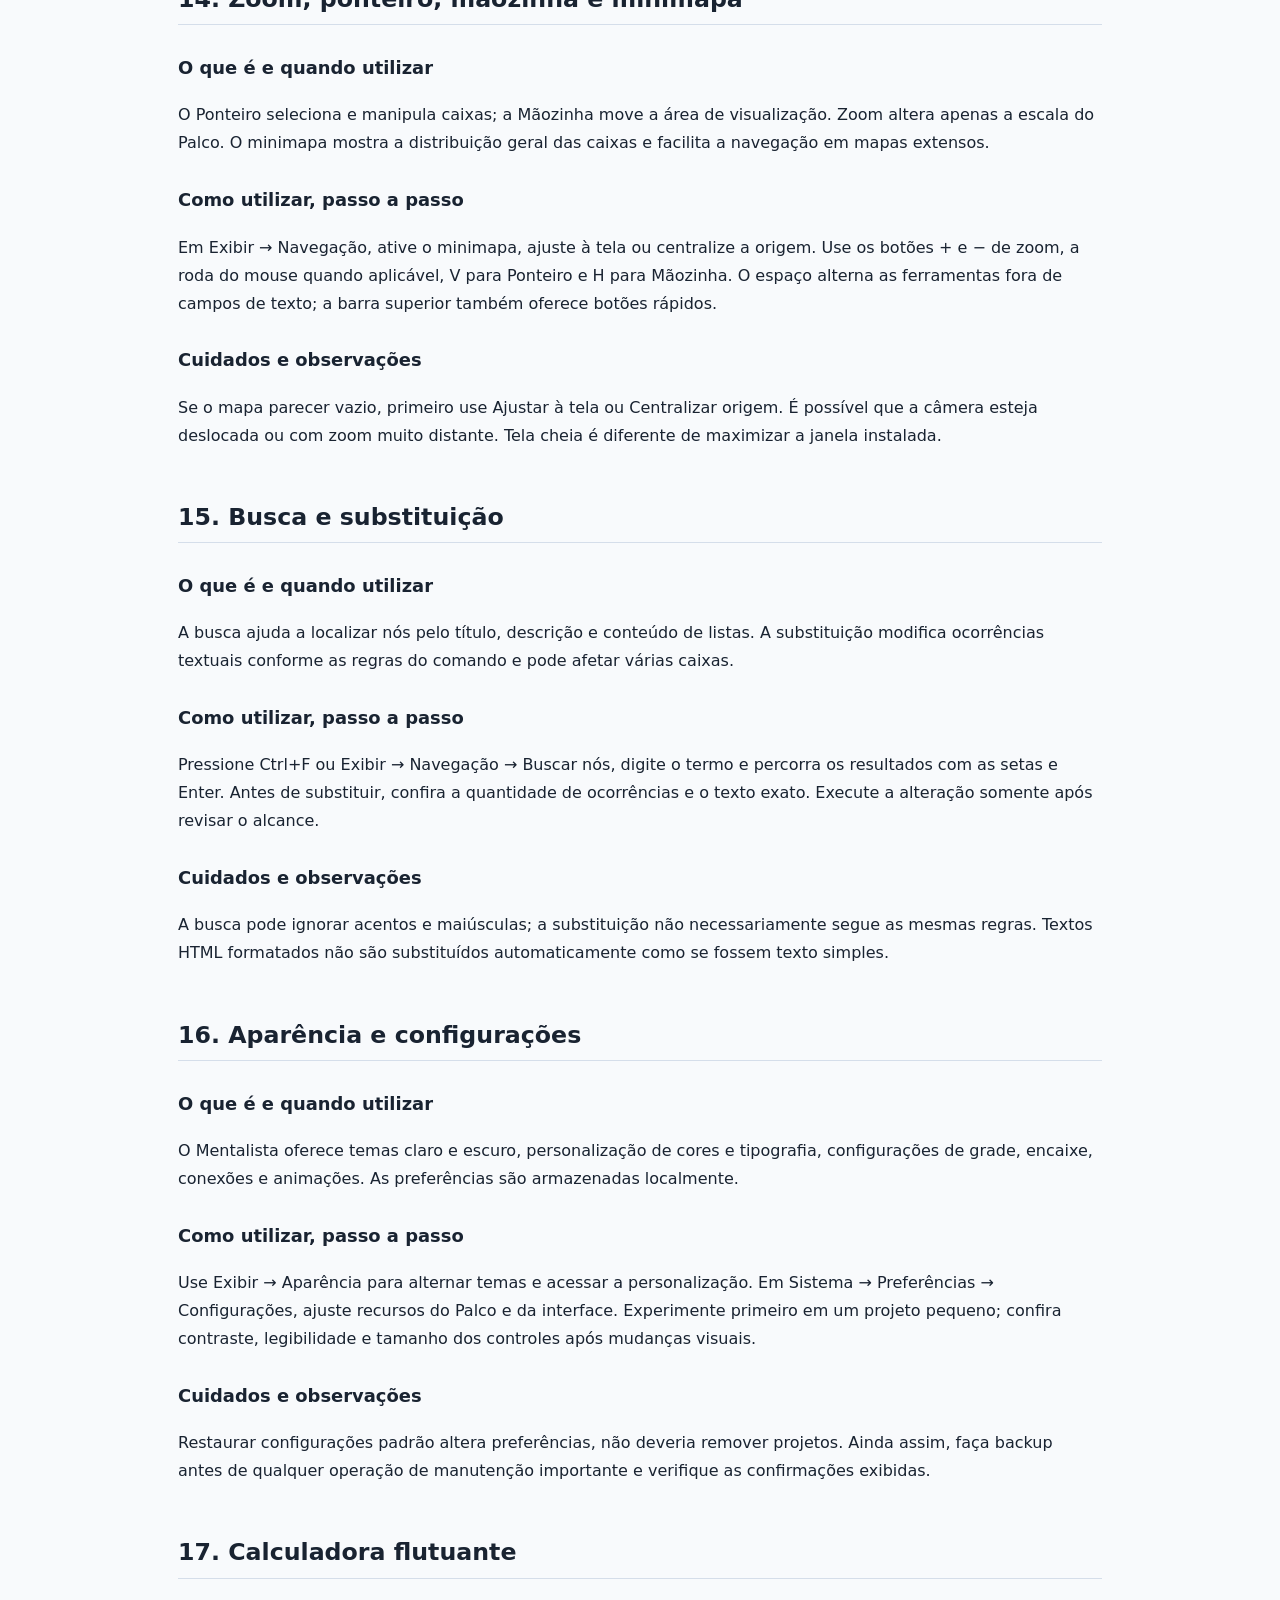
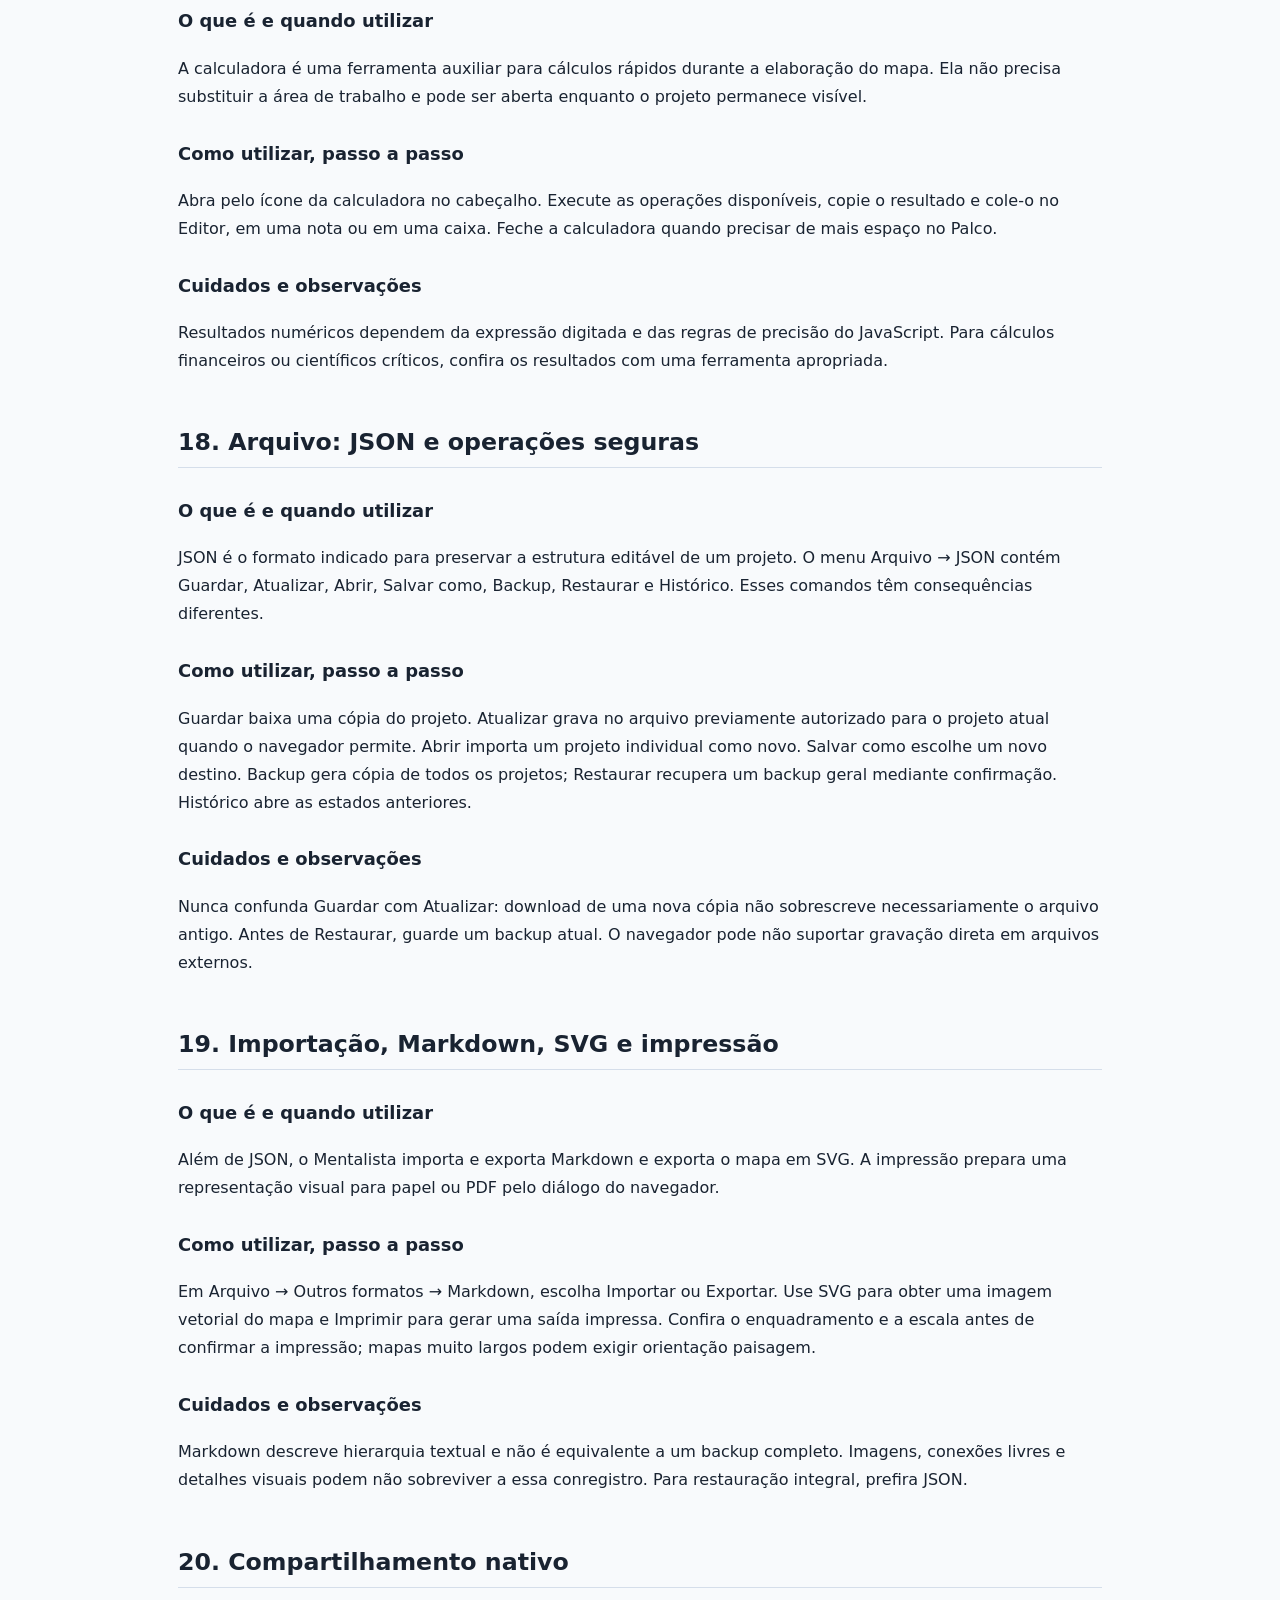
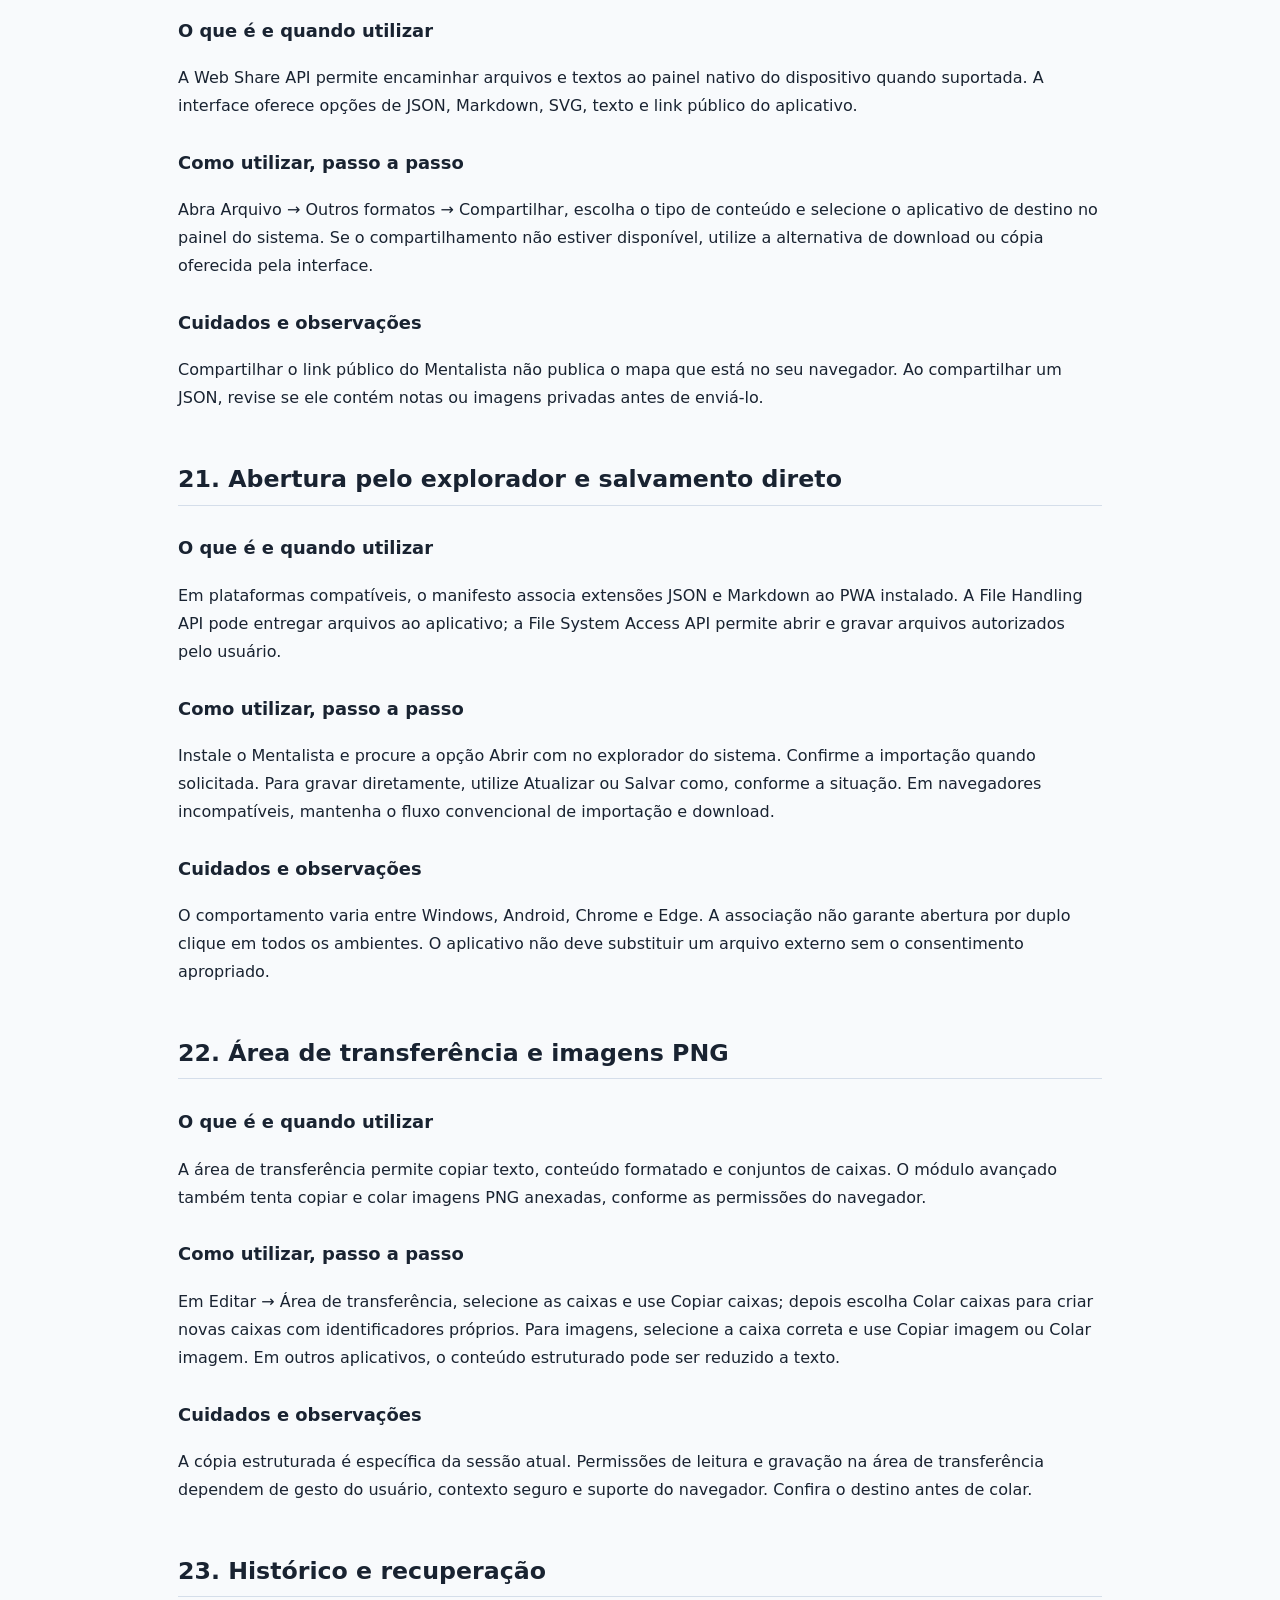
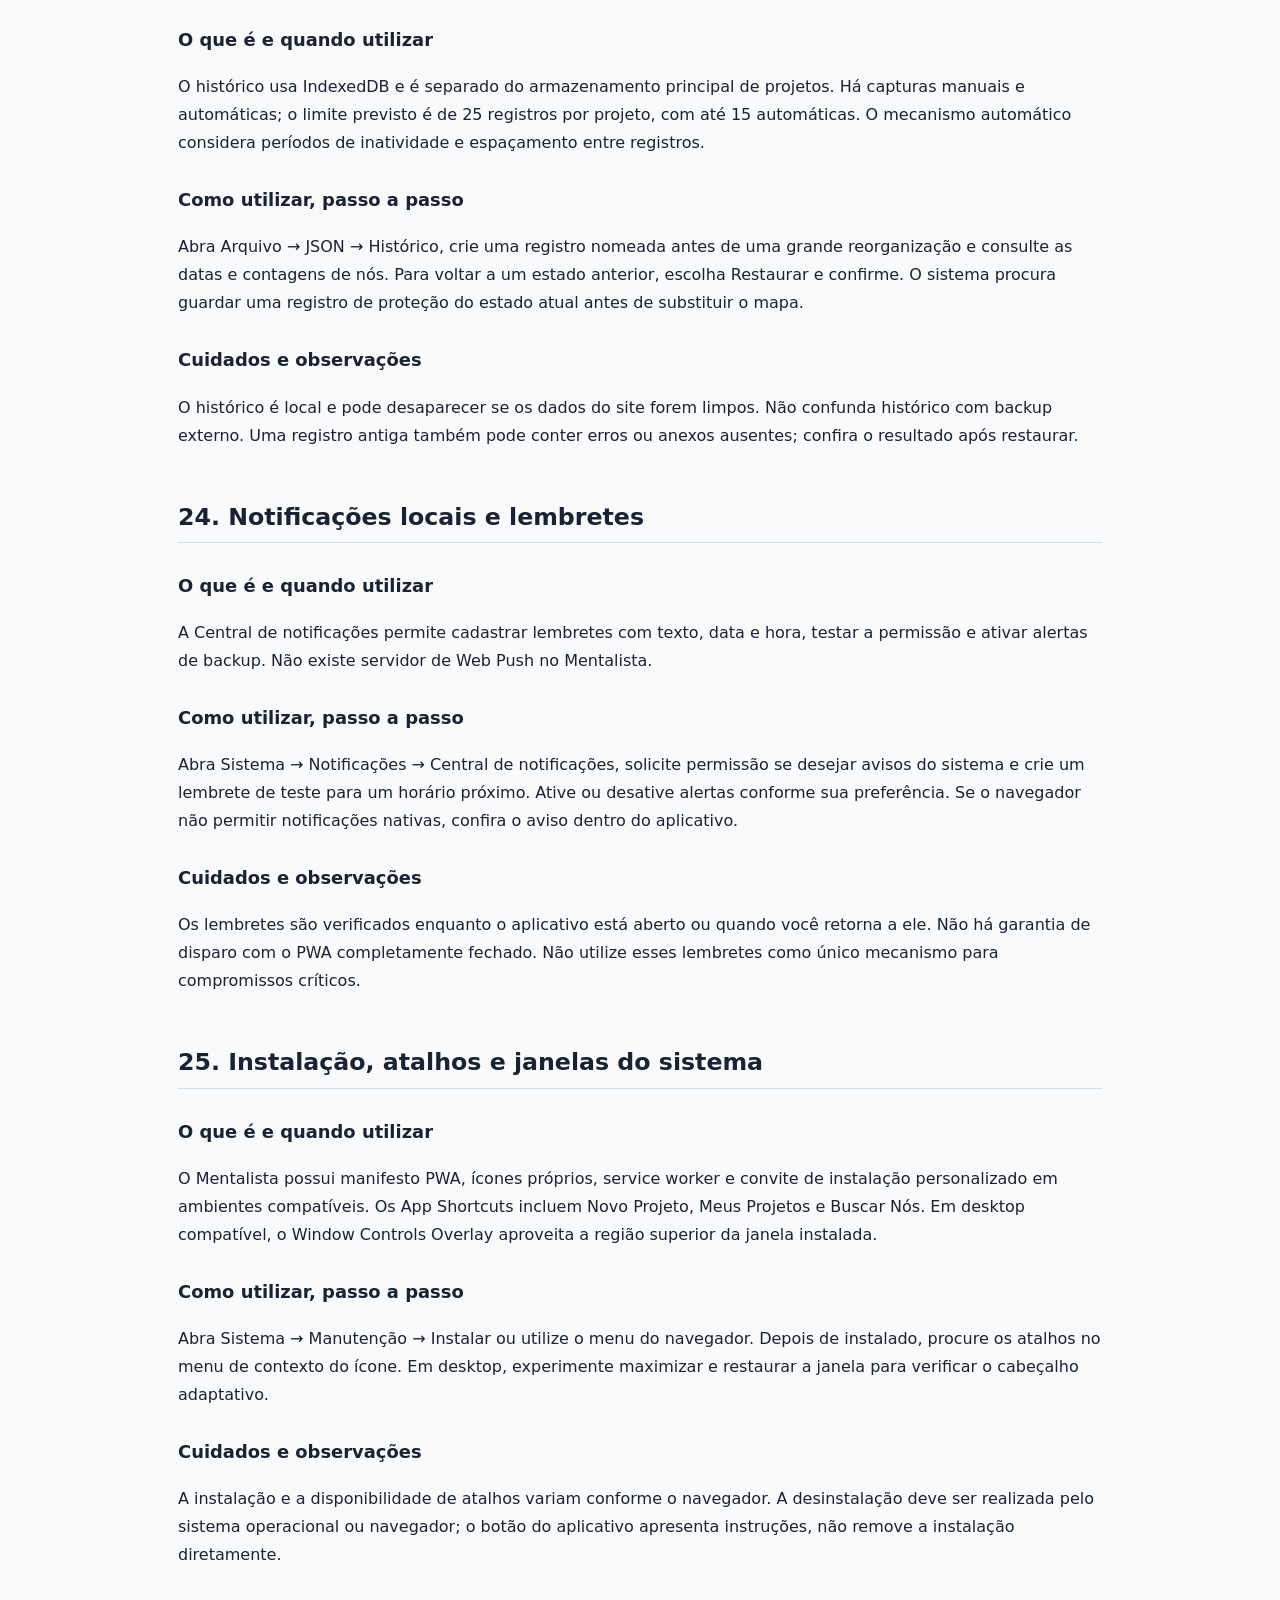
==== commit 29d6ba60: "Add files via upload" ====
--- a/MANUAL.html
+++ b/MANUAL.html
@@ -10,13 +10,6 @@
 <p>O Mentalista é uma ferramenta de organização visual do conhecimento. Seu espaço de trabalho é um Palco amplo, onde caixas representam ideias e conexões indicam relações. O aplicativo combina mapas mentais, listas, checklists, notas, imagens e textos formatados em projetos locais. É especialmente útil para escritores, estudantes, pesquisadores, profissionais que planejam atividades e qualquer pessoa que precise transformar informações dispersas em uma estrutura compreensível.</p>
 <p>O programa foi concebido como PWA: pode ser aberto pelo navegador ou instalado como aplicativo em plataformas compatíveis. O trabalho principal não depende de login ou de um serviço de nuvem. O funcionamento offline depende de os arquivos estáticos terem sido armazenados corretamente. Os projetos podem ser exportados para JSON, e outros formatos oferecem maneiras diferentes de visualizar, compartilhar ou imprimir conteúdos.</p>
 <p>Este manual apresenta os conceitos, as funções, os procedimentos operacionais, os cuidados com os dados e a solução de problemas. Não confunda recursos de armazenamento local com sincronização em nuvem, nem notificações locais com Web Push. Ao longo do texto, os exemplos são procedimentos sugeridos; algumas opções podem não aparecer em todos os navegadores.</p>
-
-
-<div align="center">
-  <img src="assets/MentalistaCover.jpg" alt="Capa do Mentalista" width="100%">
-</div>
-
-  
 <h2 id="indice">Índice</h2>
 <ol>
 <li><a href="#primeiros-passos-e-conceitos">Primeiros passos e conceitos</a></li>
@@ -419,4 +412,4 @@
 <h3>Menu Ajuda</h3>
 <p><strong>Documentação:</strong> GitHub, Manual, Sobre.</p>
 <p><strong>Referência de controles:</strong> Atalhos, Mapa de Ícones e botões.</p>
-</main></body></html>
+</main></body></html>
